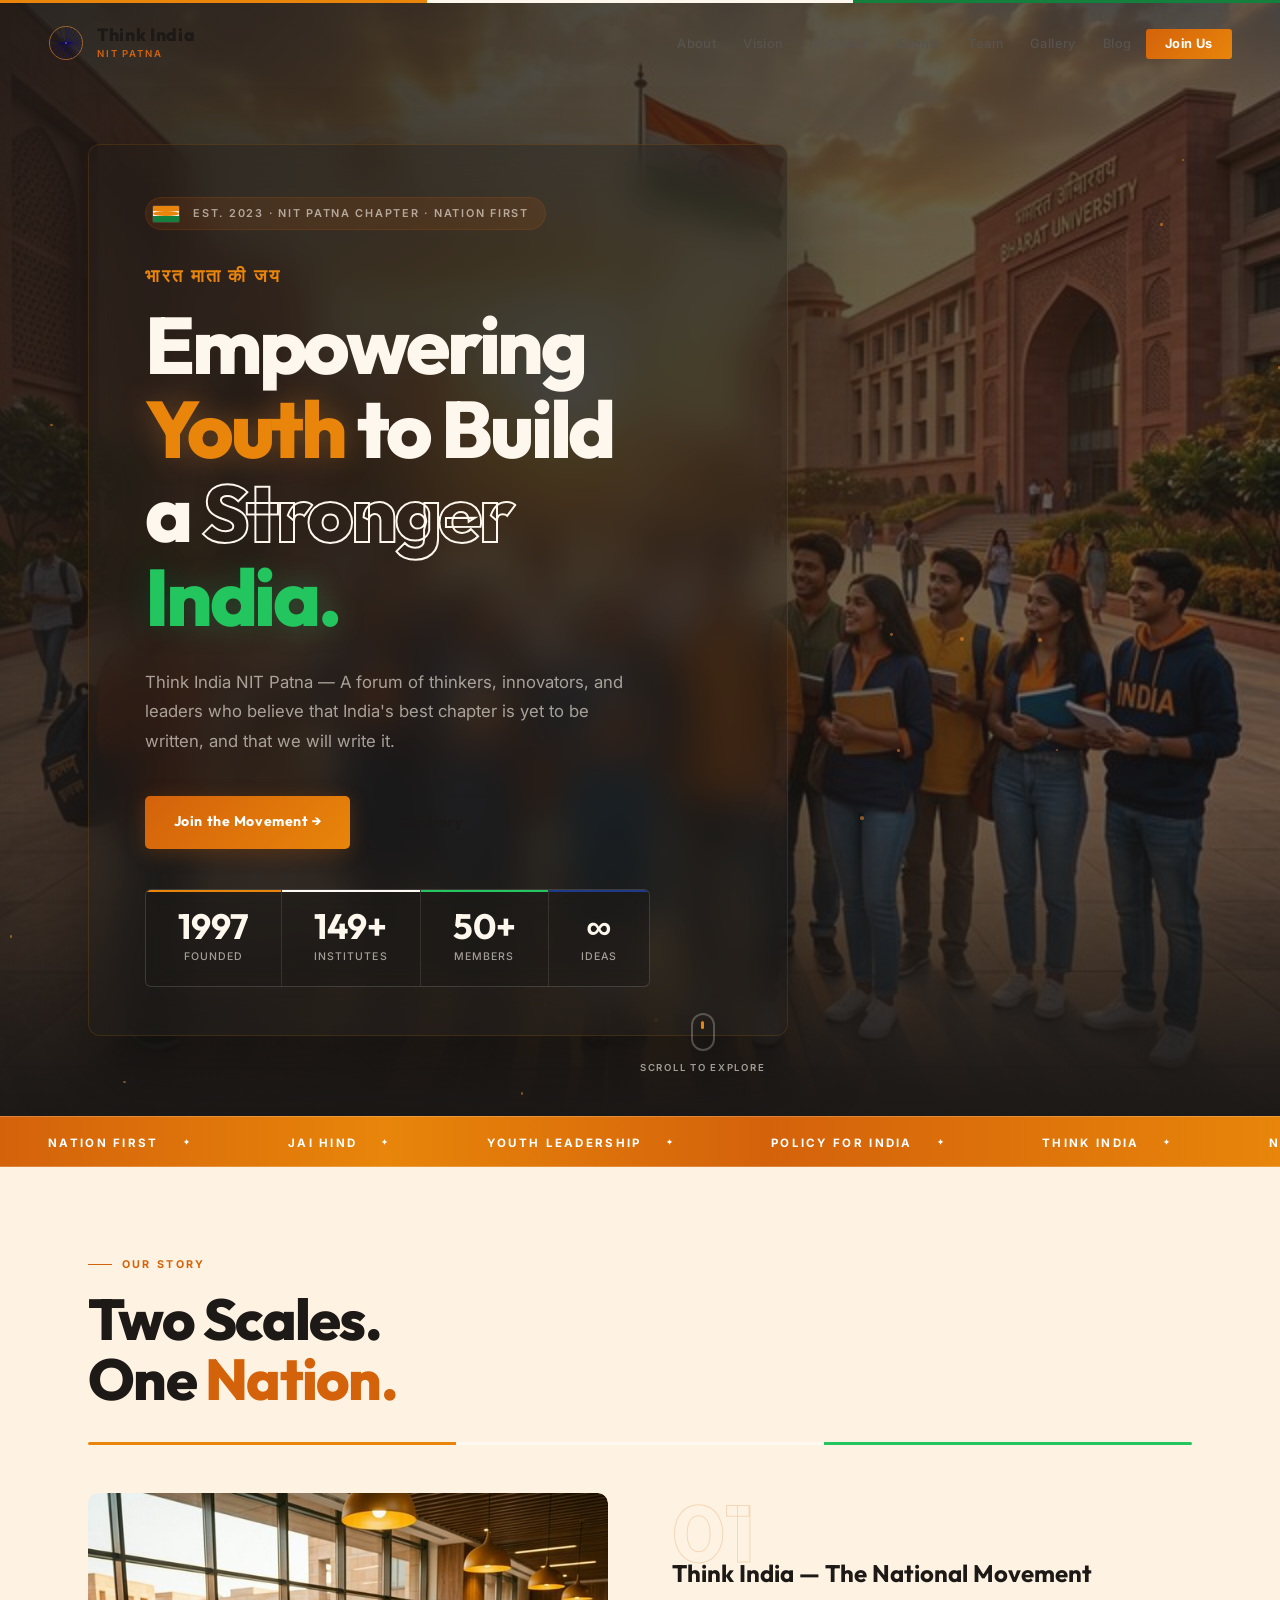
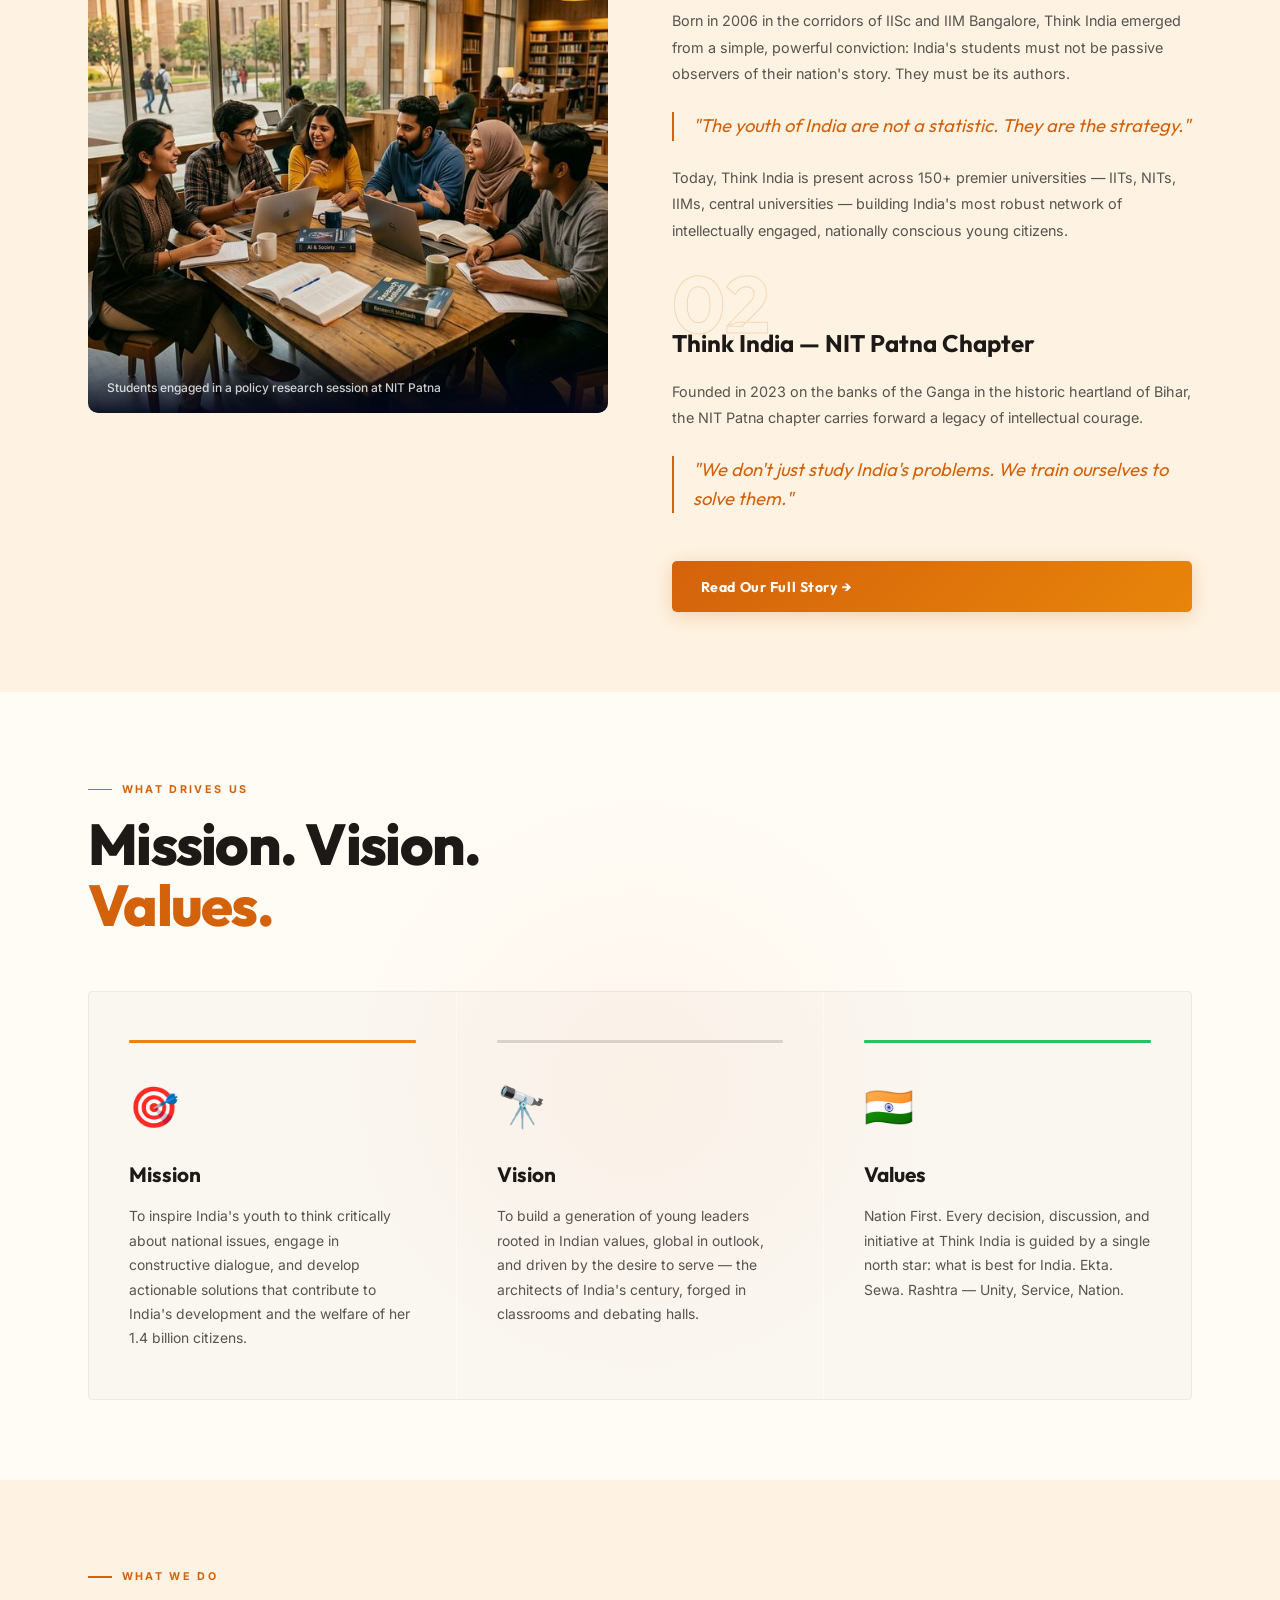
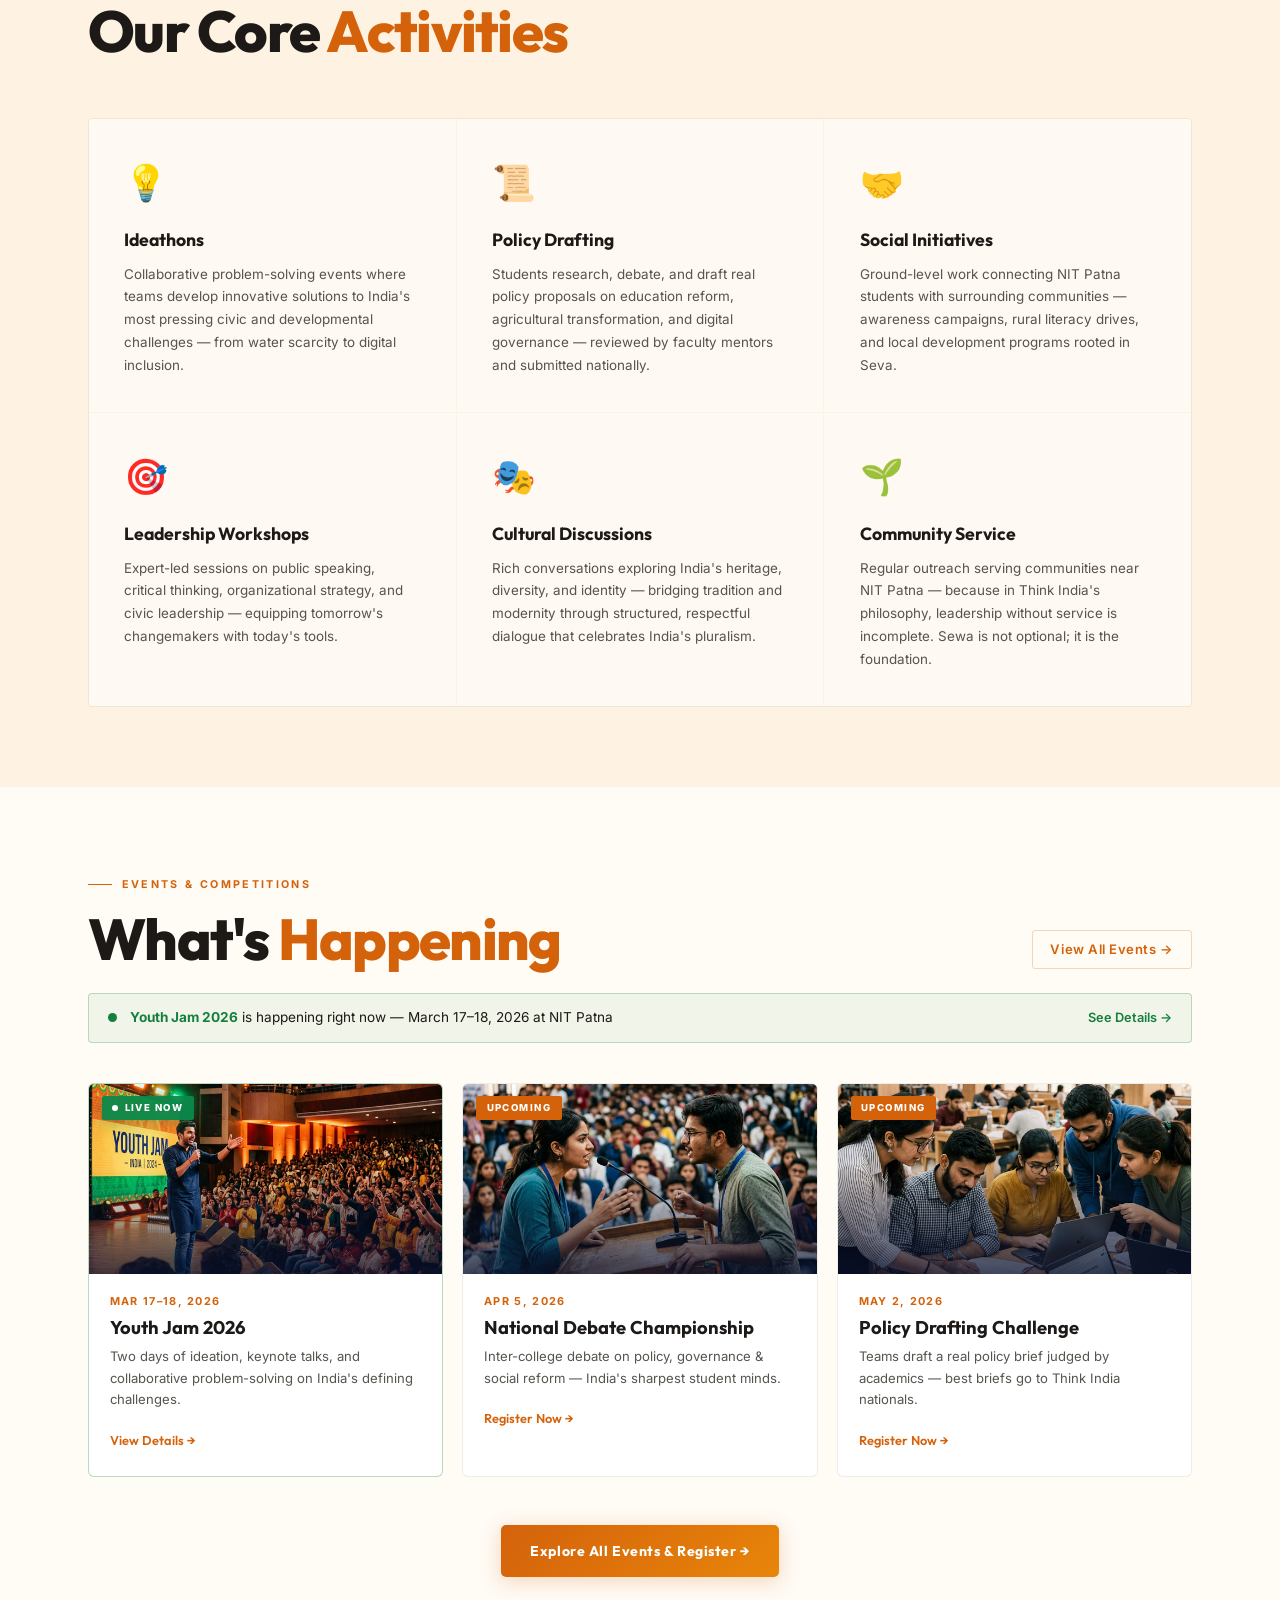
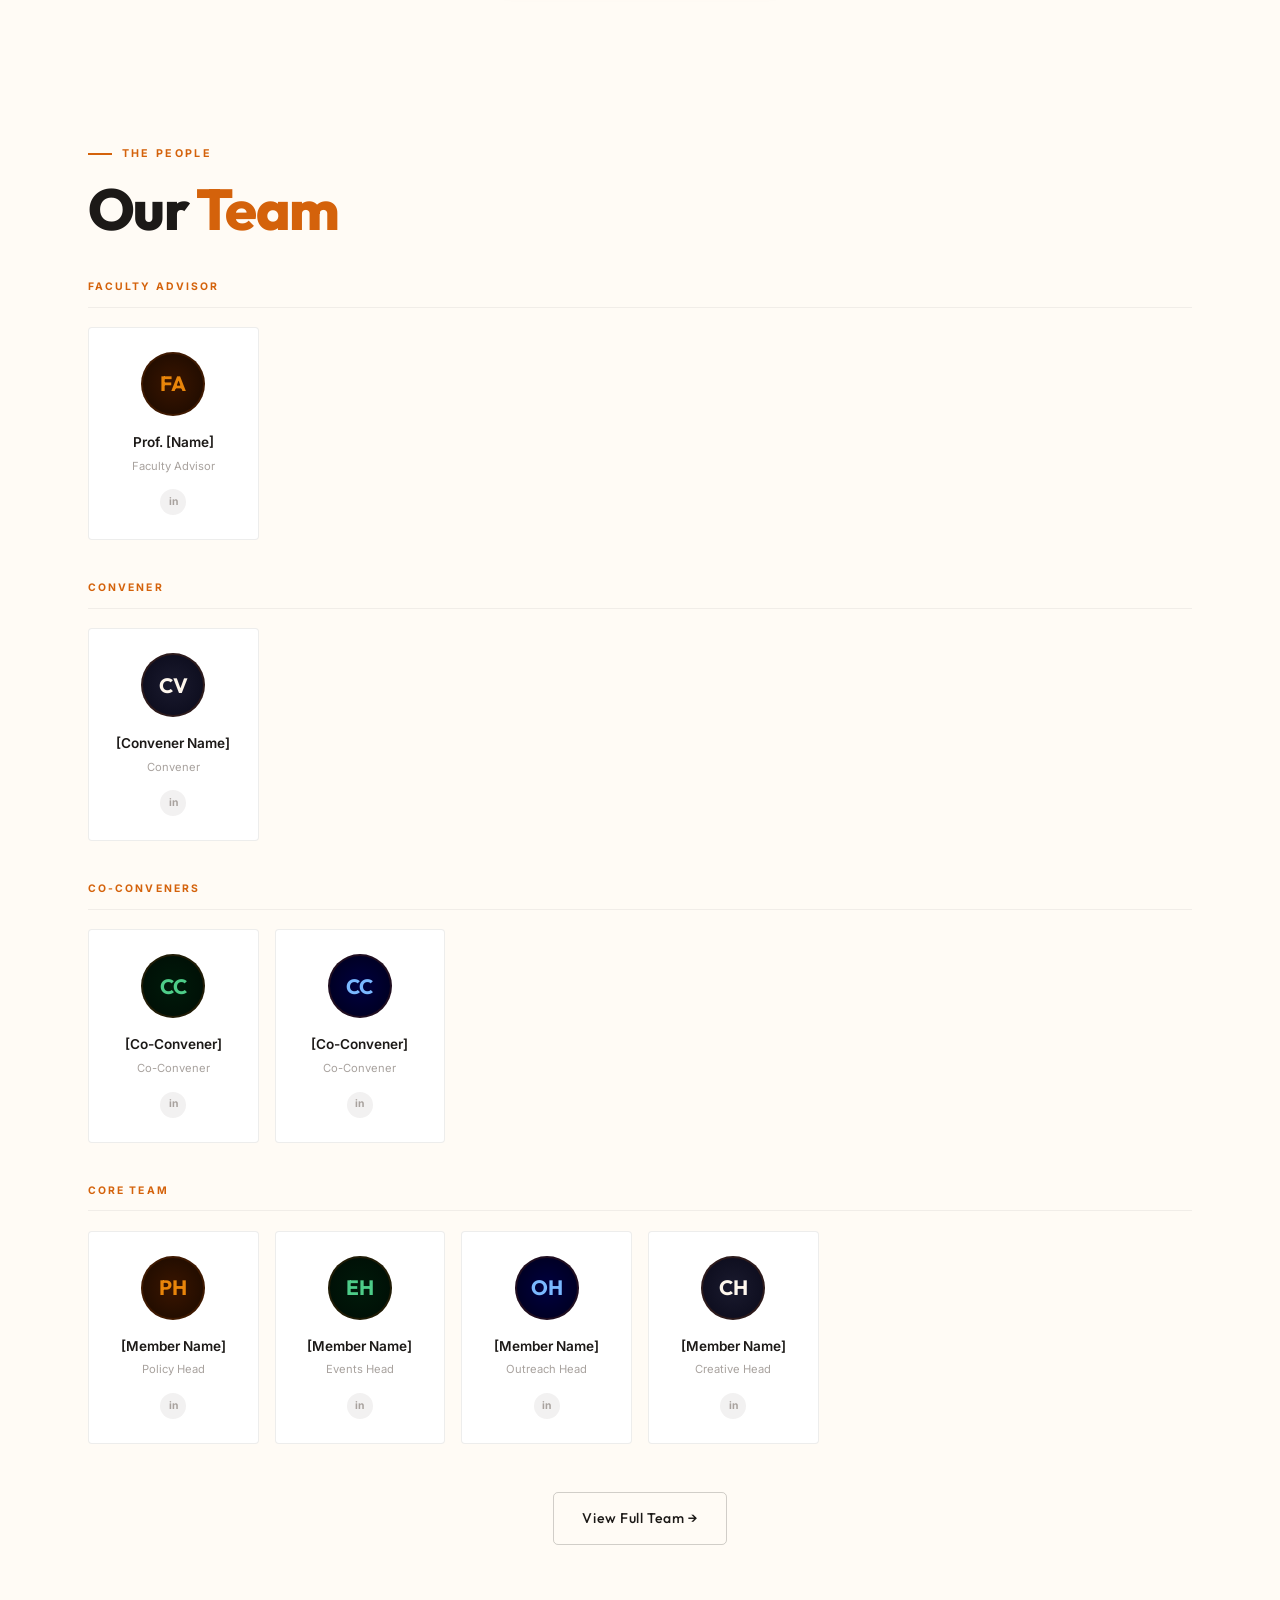
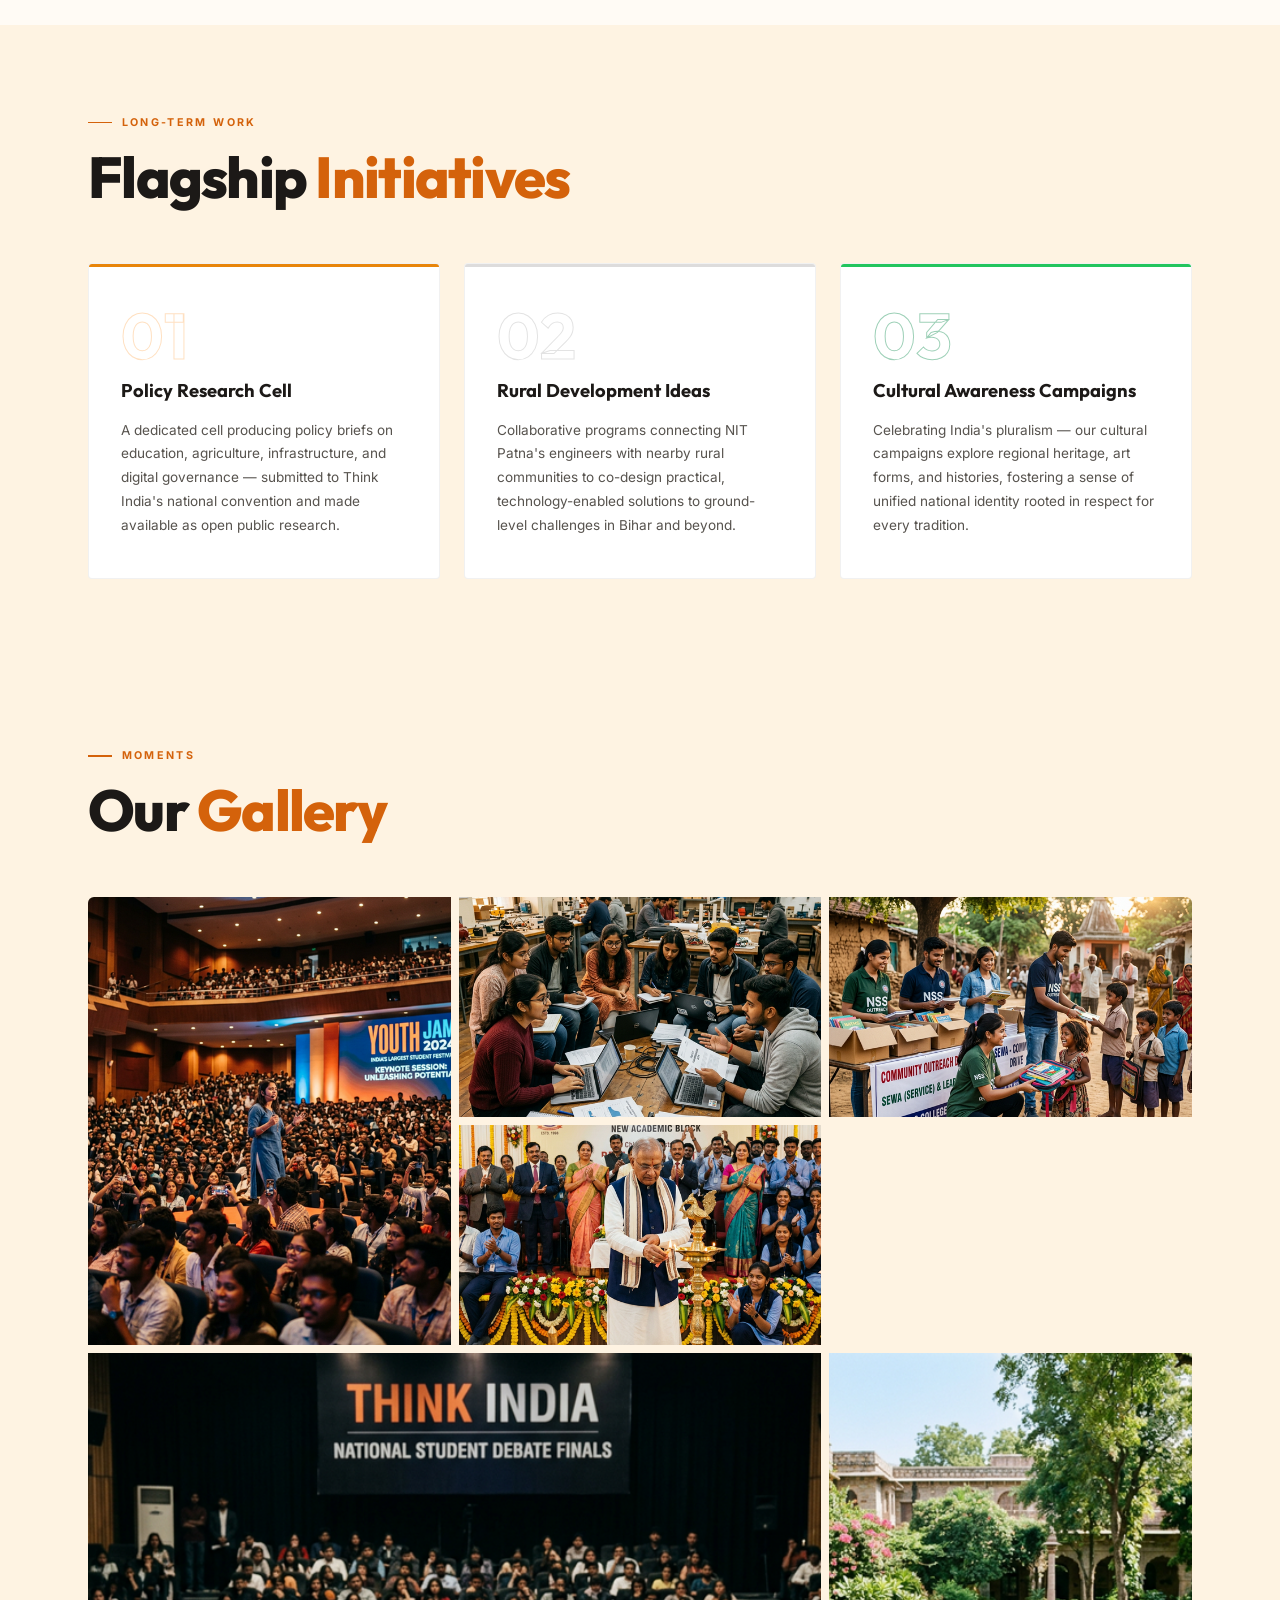
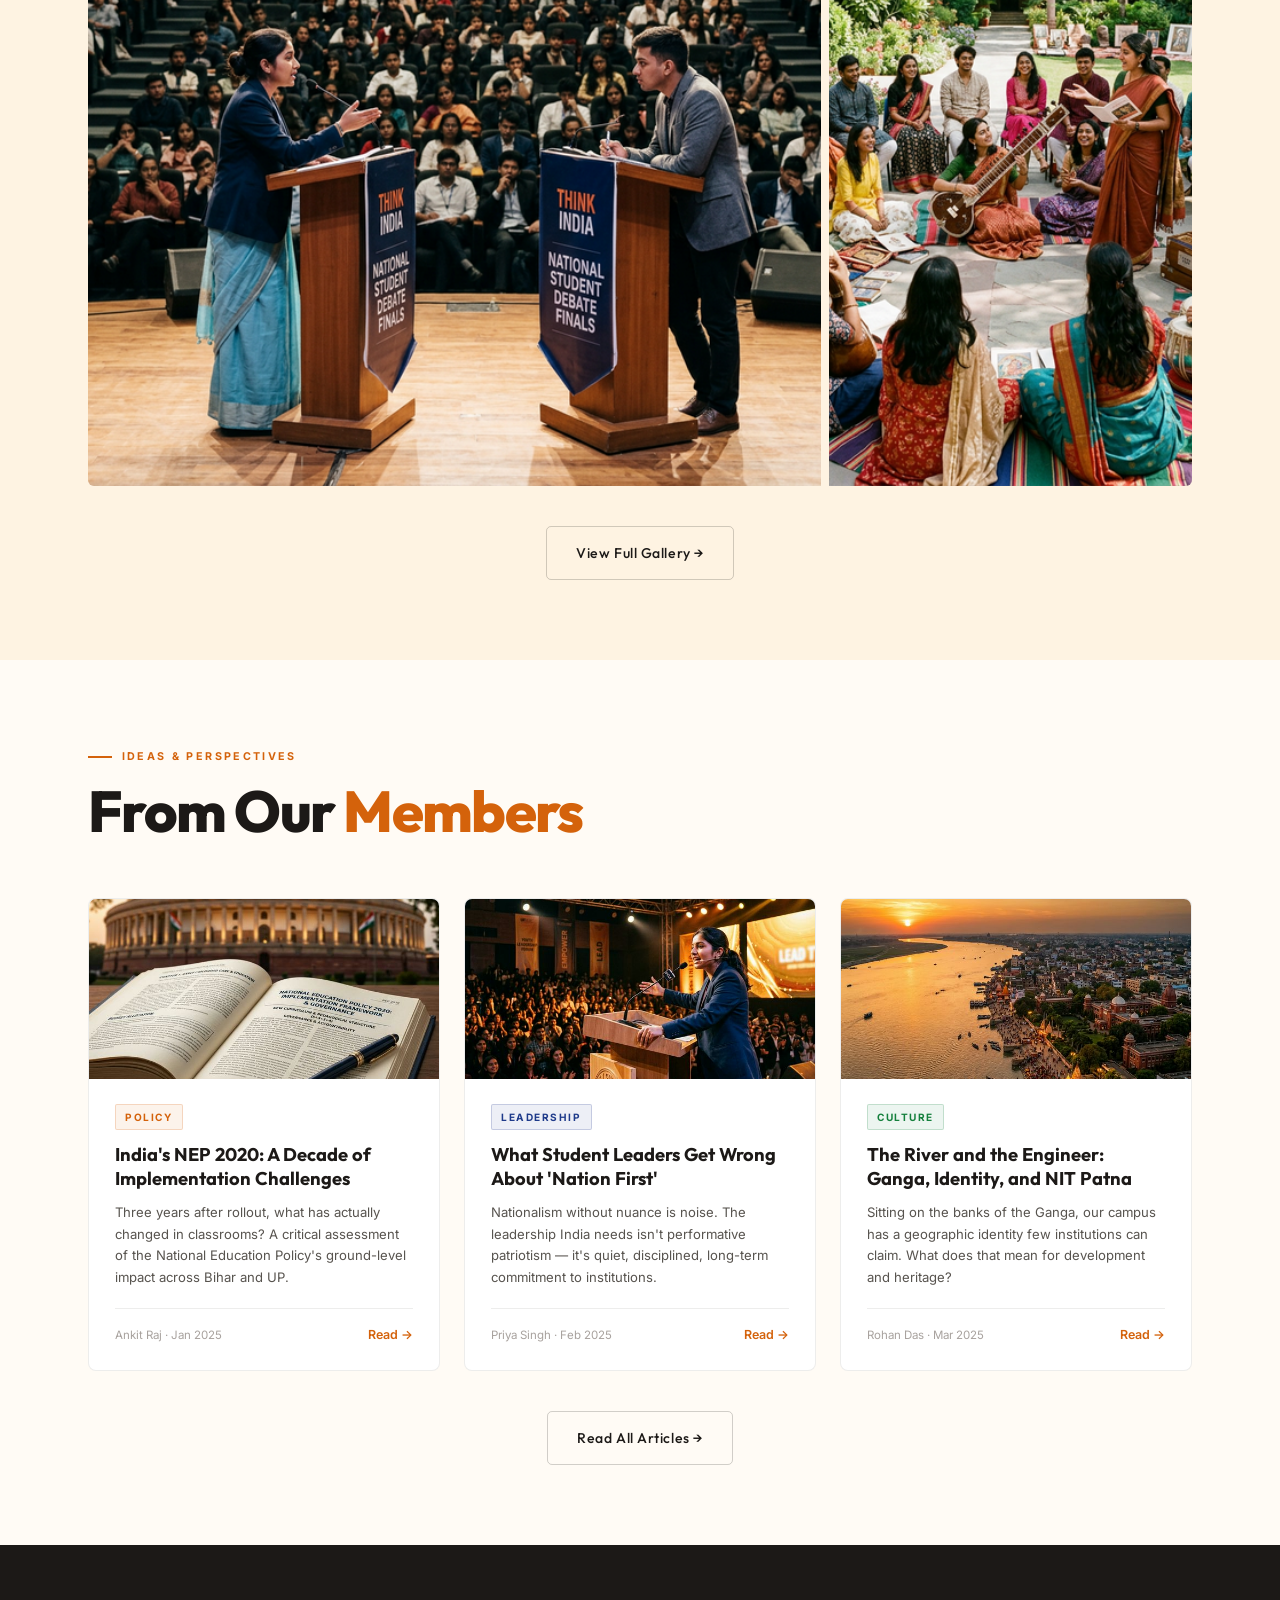
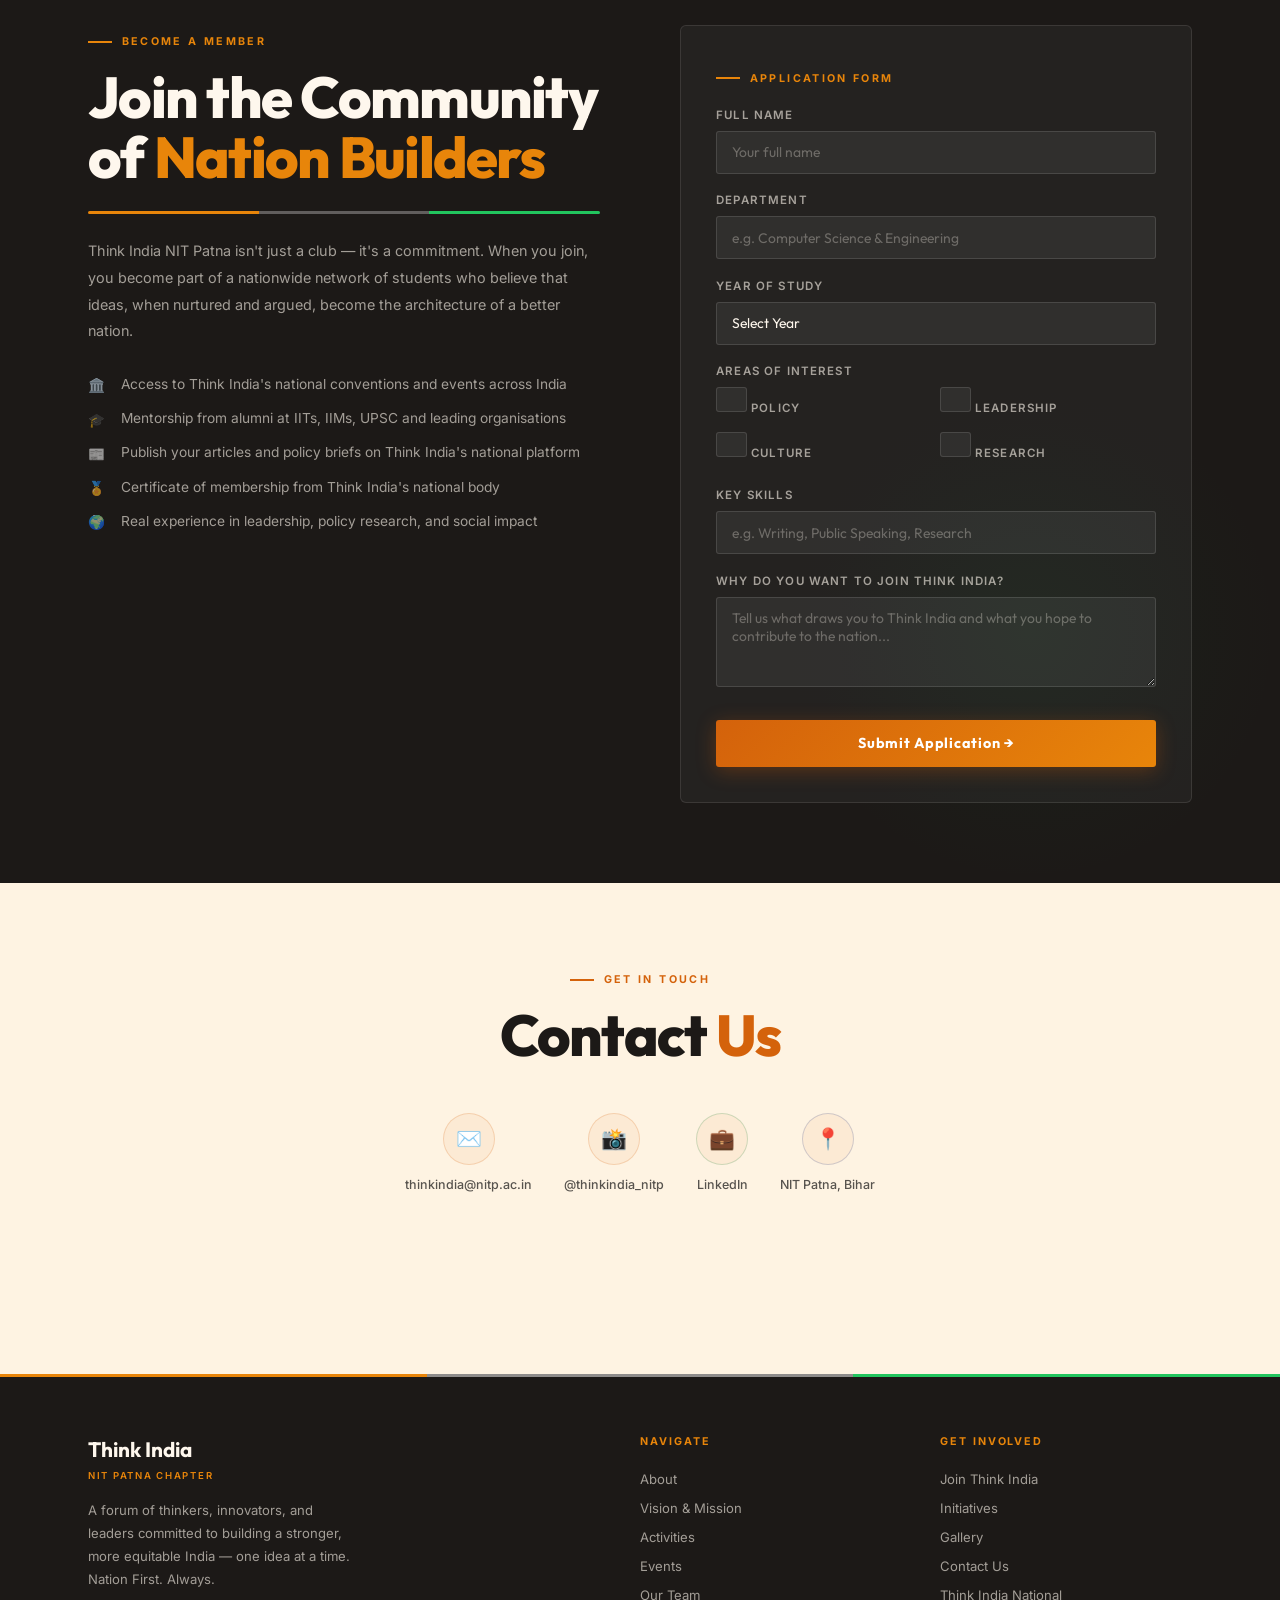
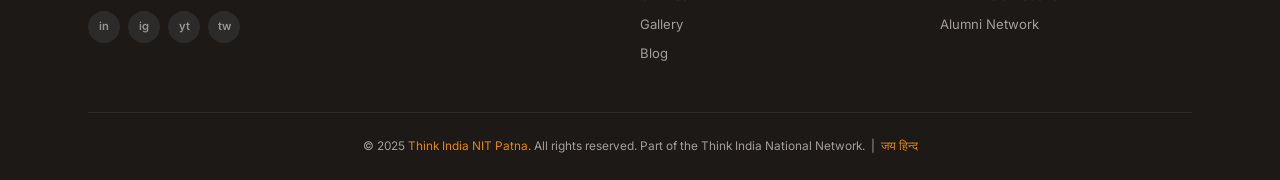
==== index.html @ 41698635 "Initial website commit" ====
<!DOCTYPE html>
<html lang="en">

<head>
    <meta charset="UTF-8">
    <meta name="viewport" content="width=device-width, initial-scale=1.0">
    <title>Think India — NIT Patna</title>
    <meta name="description" content="Think India NIT Patna — A forum of thinkers, innovators, and leaders empowering youth to build a stronger India. Join the movement.">
    <link rel="preconnect" href="https://fonts.googleapis.com">
    <link rel="preconnect" href="https://fonts.gstatic.com" crossorigin>
    <link href="https://fonts.googleapis.com/css2?family=Inter:wght@300;400;500;600;700&family=Outfit:wght@300;400;500;600;700;800&display=swap" rel="stylesheet">
    <link rel="stylesheet" href="style.css">
</head>

<body>


    <!-- TRICOLOUR BAR -->
    <div class="tricolour-bar">
        <div></div>
        <div></div>
        <div></div>
    </div>
    <div class="scroll-progress" id="scrollProg"></div>

    <!-- NAVBAR -->
    <nav id="navbar">
        <a href="index.html" class="nav-logo">
            <svg class="nav-logo-chakra" viewBox="0 0 100 100" fill="none" xmlns="http://www.w3.org/2000/svg">
                <circle cx="50" cy="50" r="46" stroke="#FF9933" stroke-width="1.5" />
                <circle cx="50" cy="50" r="5" fill="#000080" />
                <circle cx="50" cy="50" r="2" fill="#FF9933" />
                <g stroke="#000080" stroke-width="1">
                    <line x1="50" y1="4" x2="50" y2="45" />
                    <line x1="69.1" y1="9.3" x2="54.8" y2="47.5" />
                    <line x1="84.7" y1="22.3" x2="56.1" y2="52.3" />
                    <line x1="93.3" y1="40.8" x2="55.5" y2="52.1" />
                    <line x1="93.3" y1="59.2" x2="55.5" y2="47.9" />
                    <line x1="84.7" y1="77.7" x2="56.1" y2="47.7" />
                    <line x1="69.1" y1="90.7" x2="54.8" y2="52.5" />
                    <line x1="50" y1="96" x2="50" y2="55" />
                    <line x1="30.9" y1="90.7" x2="45.2" y2="52.5" />
                    <line x1="15.3" y1="77.7" x2="43.9" y2="47.7" />
                    <line x1="6.7" y1="59.2" x2="44.5" y2="47.9" />
                    <line x1="6.7" y1="40.8" x2="44.5" y2="52.1" />
                    <line x1="15.3" y1="22.3" x2="43.9" y2="52.3" />
                    <line x1="30.9" y1="9.3" x2="45.2" y2="47.5" />
                    <line x1="59.5" y1="5.5" x2="51.6" y2="45.2" />
                    <line x1="78.5" y1="15" x2="55.2" y2="49.5" />
                    <line x1="91.5" y1="31.8" x2="54.8" y2="51.4" />
                    <line x1="96.5" y1="50" x2="55" y2="50" />
                    <line x1="91.5" y1="68.2" x2="54.8" y2="48.6" />
                    <line x1="78.5" y1="85" x2="55.2" y2="50.5" />
                    <line x1="59.5" y1="94.5" x2="51.6" y2="54.8" />
                    <line x1="40.5" y1="94.5" x2="48.4" y2="54.8" />
                    <line x1="21.5" y1="85" x2="44.8" y2="50.5" />
                    <line x1="8.5" y1="68.2" x2="45.2" y2="48.6" />
                </g>
            </svg>
            <div class="nav-logo-text">
                <span class="main">Think India</span>
                <span class="sub">NIT Patna</span>
            </div>
        </a>
        <ul class="nav-links">
            <li><a href="about.html">About</a></li>
            <li><a href="index.html#vision">Vision</a></li>
            <li><a href="index.html#activities">Activities</a></li>
            <li><a href="events.html">Events</a></li>
            <li><a href="team.html">Team</a></li>
            <li><a href="gallery.html">Gallery</a></li>
            <li><a href="blog.html">Blog</a></li>
            <li class="nav-cta-li"><a href="contact.html" class="nav-cta">Join Us</a></li>
        </ul>
        <div class="hamburger" id="hamburger" onclick="toggleMenu()">
            <span></span><span></span><span></span>
        </div>
    </nav>

    <div class="mobile-menu" id="mobileMenu">
        <a href="about.html" onclick="closeMenu()">About</a>
        <a href="index.html#vision" onclick="closeMenu()">Vision</a>
        <a href="index.html#activities" onclick="closeMenu()">Activities</a>
        <a href="events.html" onclick="closeMenu()">Events</a>
        <a href="team.html" onclick="closeMenu()">Team</a>
        <a href="gallery.html" onclick="closeMenu()">Gallery</a>
        <a href="blog.html" onclick="closeMenu()">Blog</a>
        <a href="contact.html" class="cta-mob" onclick="closeMenu()">Join Us →</a>
    </div>

    <!-- ── HERO ── -->
    <section id="hero">
        <div class="hero-bg-image"></div>
        <div class="hero-gradient-overlay"></div>
        <div class="hero-particles" id="heroParticles"></div>

        <div class="hero-content">
            <div class="hero-text-panel">
                <div class="hero-flag-badge">
                    <div class="flag-mini">
                        <div></div>
                        <div>
                            <div class="dot"></div>
                        </div>
                        <div></div>
                    </div>
                    <span>Est. 2023 · NIT Patna Chapter · Nation First</span>
                </div>

                <div class="hero-devanagari">भारत माता की जय</div>

                <h1 class="hero-headline">
                    Empowering<br>
                    <span class="saffron-word">Youth</span> to Build<br>
                    a <span class="outline-word">Stronger</span><br>
                    <span class="green-word">India.</span>
                </h1>

                <p class="hero-sub">Think India NIT Patna — A forum of thinkers, innovators, and leaders who believe that
                    India's best chapter is yet to be written, and that we will write it.</p>

                <div class="hero-btns">
                    <a href="contact.html" class="btn-saffron">Join the Movement →</a>
                    <a href="about.html" class="btn-ghost">Our Story</a>
                </div>

                <div class="hero-tricolour-stats">
                    <div class="h-stat">
                        <span class="h-stat-num" data-count="2006">0</span>
                        <span class="h-stat-label">Founded</span>
                    </div>
                    <div class="h-stat">
                        <span class="h-stat-num" data-count="150">0</span>
                        <span class="h-stat-label">Institutes</span>
                    </div>
                    <div class="h-stat">
                        <span class="h-stat-num" data-count="50">0</span>
                        <span class="h-stat-label">Members</span>
                    </div>
                    <div class="h-stat">
                        <span class="h-stat-num">∞</span>
                        <span class="h-stat-label">Ideas</span>
                    </div>
                </div>
            </div>
        </div>

        <div class="hero-scroll-indicator" id="heroScroll">
            <div class="scroll-mouse">
                <div class="scroll-wheel"></div>
            </div>
            <span>Scroll to explore</span>
        </div>
    </section>

    <!-- MARQUEE -->
    <div class="marquee-strip">
        <div class="marquee-track">
            <span class="marquee-item">Nation First</span>
            <span class="marquee-item">Jai Hind</span>
            <span class="marquee-item">Youth Leadership</span>
            <span class="marquee-item">Policy for India</span>
            <span class="marquee-item">Think India</span>
            <span class="marquee-item">NIT Patna</span>
            <span class="marquee-item">Ideas that Build Nations</span>
            <span class="marquee-item">Ekta · Sewa · Rashtra</span>
            <span class="marquee-item">Nation First</span>
            <span class="marquee-item">Jai Hind</span>
            <span class="marquee-item">Youth Leadership</span>
            <span class="marquee-item">Policy for India</span>
            <span class="marquee-item">Think India</span>
            <span class="marquee-item">NIT Patna</span>
            <span class="marquee-item">Ideas that Build Nations</span>
            <span class="marquee-item">Ekta · Sewa · Rashtra</span>
        </div>
    </div>

    <!-- ABOUT -->
    <section id="about" class="section-pad">
        <div class="container">
            <div class="sec-label reveal">Our Story</div>
            <h2 class="sec-title reveal rd1">Two Scales.<br>One <span class="accent">Nation.</span></h2>
            <div class="tri-divider reveal rd2">
                <div></div>
                <div></div>
                <div></div>
            </div>
            <div class="about-layout" style="margin-top:3rem">
                <div class="about-image-side reveal rd1">
                    <img src="about-section.png" alt="Think India NIT Patna students collaborating" class="about-hero-img" loading="lazy">
                    <div class="about-img-caption">Students engaged in a policy research session at NIT Patna</div>
                </div>
                <div class="about-text-side">
                    <div class="reveal rd1">
                        <div class="about-num">01</div>
                        <h3 class="about-card-title">Think India — The National Movement</h3>
                        <p class="about-body">Born in 2006 in the corridors of IISc and IIM Bangalore, Think India emerged
                            from a simple, powerful conviction: India's students must not be passive observers of their
                            nation's story. They must be its authors.</p>
                        <div class="about-quote">"The youth of India are not a statistic. They are the strategy."</div>
                        <p class="about-body">Today, Think India is present across 150+ premier universities — IITs, NITs,
                            IIMs, central universities — building India's most robust network of intellectually engaged,
                            nationally conscious young citizens.</p>
                    </div>
                    <div class="reveal rd3">
                        <div class="about-num">02</div>
                        <h3 class="about-card-title">Think India — NIT Patna Chapter</h3>
                        <p class="about-body">Founded in 2023 on the banks of the Ganga in the historic heartland of Bihar,
                            the NIT Patna chapter carries forward a legacy of intellectual courage.</p>
                        <div class="about-quote">"We don't just study India's problems. We train ourselves to solve them."</div>
                    </div>
                    <a href="about.html" class="btn-saffron" style="margin-top:1.5rem">Read Our Full Story →</a>
                </div>
            </div>
        </div>
    </section>

    <!-- VISION -->
    <section id="vision" class="section-pad">
        <div class="container">
            <div class="sec-label reveal">What Drives Us</div>
            <h2 class="sec-title reveal rd1">Mission. Vision.<br><span class="accent">Values.</span></h2>
            <div class="vision-trio">
                <div class="vision-panel reveal rd1">
                    <div class="vp-top-bar vp-saffron"></div>
                    <span class="vp-icon">🎯</span>
                    <h3>Mission</h3>
                    <p>To inspire India's youth to think critically about national issues, engage in constructive
                        dialogue, and develop actionable solutions that contribute to India's development and the
                        welfare of her 1.4 billion citizens.</p>
                </div>
                <div class="vision-panel reveal rd2">
                    <div class="vp-top-bar vp-white"></div>
                    <span class="vp-icon">🔭</span>
                    <h3>Vision</h3>
                    <p>To build a generation of young leaders rooted in Indian values, global in outlook, and driven by
                        the desire to serve — the architects of India's century, forged in classrooms and debating
                        halls.</p>
                </div>
                <div class="vision-panel reveal rd3">
                    <div class="vp-top-bar vp-green"></div>
                    <span class="vp-icon">🇮🇳</span>
                    <h3>Values</h3>
                    <p>Nation First. Every decision, discussion, and initiative at Think India is guided by a single
                        north star: what is best for India. Ekta. Sewa. Rashtra — Unity, Service, Nation.</p>
                </div>
            </div>
        </div>
    </section>

    <!-- ACTIVITIES -->
    <section id="activities" class="section-pad">
        <div class="container">
            <div class="sec-label reveal">What We Do</div>
            <h2 class="sec-title reveal rd1">Our Core <span class="accent">Activities</span></h2>
            <div class="act-grid">
                <div class="act-card reveal rd1">
                    <span class="act-emoji">💡</span>
                    <h3>Ideathons</h3>
                    <p>Collaborative problem-solving events where teams develop innovative solutions to India's most
                        pressing civic and developmental challenges — from water scarcity to digital inclusion.</p>
                </div>
                <div class="act-card reveal rd2">
                    <span class="act-emoji">📜</span>
                    <h3>Policy Drafting</h3>
                    <p>Students research, debate, and draft real policy proposals on education reform, agricultural
                        transformation, and digital governance — reviewed by faculty mentors and submitted nationally.
                    </p>
                </div>
                <div class="act-card reveal rd3">
                    <span class="act-emoji">🤝</span>
                    <h3>Social Initiatives</h3>
                    <p>Ground-level work connecting NIT Patna students with surrounding communities — awareness
                        campaigns, rural literacy drives, and local development programs rooted in Seva.</p>
                </div>
                <div class="act-card reveal rd2">
                    <span class="act-emoji">🎯</span>
                    <h3>Leadership Workshops</h3>
                    <p>Expert-led sessions on public speaking, critical thinking, organizational strategy, and civic
                        leadership — equipping tomorrow's changemakers with today's tools.</p>
                </div>
                <div class="act-card reveal rd3">
                    <span class="act-emoji">🎭</span>
                    <h3>Cultural Discussions</h3>
                    <p>Rich conversations exploring India's heritage, diversity, and identity — bridging tradition and
                        modernity through structured, respectful dialogue that celebrates India's pluralism.</p>
                </div>
                <div class="act-card reveal rd4">
                    <span class="act-emoji">🌱</span>
                    <h3>Community Service</h3>
                    <p>Regular outreach serving communities near NIT Patna — because in Think India's philosophy,
                        leadership without service is incomplete. Sewa is not optional; it is the foundation.</p>
                </div>
            </div>
        </div>
    </section>

    <!-- EVENTS TEASER -->
    <section id="events" class="section-pad">
        <div class="container">
            <div class="sec-label reveal">Events &amp; Competitions</div>
            <div class="events-teaser-header reveal rd1">
                <h2 class="sec-title">What's <span class="accent">Happening</span></h2>
                <a href="events.html" class="ev-view-all-btn">View All Events →</a>
            </div>

            <!-- LIVE ALERT -->
            <div class="ev-live-alert reveal rd2">
                <div class="ev-live-alert-dot"></div>
                <span><strong>Youth Jam 2026</strong> is happening right now — March 17–18, 2026 at NIT Patna</span>
                <a href="events.html" class="ev-live-alert-link">See Details →</a>
            </div>

            <div class="events-teaser-grid">
                <div class="ev-teaser-card ev-teaser-live reveal rd1">
                    <div class="ev-teaser-img-wrap">
                        <img src="ev-youth-jam.png" alt="Youth Jam 2026" class="ev-teaser-img" loading="lazy">
                        <div class="ev-teaser-overlay"></div>
                        <span class="ev-teaser-badge ev-tbadge-live"><span class="live-pulse"></span> LIVE NOW</span>
                    </div>
                    <div class="ev-teaser-body">
                        <div class="ev-teaser-date">Mar 17–18, 2026</div>
                        <h3>Youth Jam 2026</h3>
                        <p>Two days of ideation, keynote talks, and collaborative problem-solving on India's defining
                            challenges.</p>
                        <a href="events.html" class="ev-reg">View Details →</a>
                    </div>
                </div>
                <div class="ev-teaser-card reveal rd2">
                    <div class="ev-teaser-img-wrap">
                        <img src="ev-debate.png" alt="National Debate" class="ev-teaser-img" loading="lazy">
                        <div class="ev-teaser-overlay"></div>
                        <span class="ev-teaser-badge ev-tbadge-upcoming">UPCOMING</span>
                    </div>
                    <div class="ev-teaser-body">
                        <div class="ev-teaser-date">Apr 5, 2026</div>
                        <h3>National Debate Championship</h3>
                        <p>Inter-college debate on policy, governance &amp; social reform — India's sharpest student
                            minds.</p>
                        <a href="events.html" class="ev-reg">Register Now →</a>
                    </div>
                </div>
                <div class="ev-teaser-card reveal rd3">
                    <div class="ev-teaser-img-wrap">
                        <img src="ev-policy.png" alt="Policy Challenge" class="ev-teaser-img" loading="lazy">
                        <div class="ev-teaser-overlay"></div>
                        <span class="ev-teaser-badge ev-tbadge-upcoming">UPCOMING</span>
                    </div>
                    <div class="ev-teaser-body">
                        <div class="ev-teaser-date">May 2, 2026</div>
                        <h3>Policy Drafting Challenge</h3>
                        <p>Teams draft a real policy brief judged by academics — best briefs go to Think India
                            nationals.</p>
                        <a href="events.html" class="ev-reg">Register Now →</a>
                    </div>
                </div>
            </div>

            <div class="ev-teaser-cta-row reveal">
                <a href="events.html" class="btn-saffron">Explore All Events &amp; Register →</a>
            </div>
        </div>
    </section>

    <!-- TEAM TEASER -->
    <section id="team" class="section-pad">
        <div class="container">
            <div class="sec-label reveal">The People</div>
            <h2 class="sec-title reveal rd1">Our <span class="accent">Team</span></h2>

            <div class="team-section-label reveal">Faculty Advisor</div>
            <div class="team-grid">
                <div class="team-card reveal rd1">
                    <div class="t-avatar av-s">FA</div>
                    <h4>Prof. [Name]</h4>
                    <p class="role">Faculty Advisor</p>
                    <a href="#" class="t-link">in</a>
                </div>
            </div>

            <div class="team-section-label reveal">Convener</div>
            <div class="team-grid">
                <div class="team-card reveal rd1">
                    <div class="t-avatar av-w">CV</div>
                    <h4>[Convener Name]</h4>
                    <p class="role">Convener</p>
                    <a href="#" class="t-link">in</a>
                </div>
            </div>

            <div class="team-section-label reveal">Co-Conveners</div>
            <div class="team-grid">
                <div class="team-card reveal rd1">
                    <div class="t-avatar av-g">CC</div>
                    <h4>[Co-Convener]</h4>
                    <p class="role">Co-Convener</p>
                    <a href="#" class="t-link">in</a>
                </div>
                <div class="team-card reveal rd2">
                    <div class="t-avatar av-b">CC</div>
                    <h4>[Co-Convener]</h4>
                    <p class="role">Co-Convener</p>
                    <a href="#" class="t-link">in</a>
                </div>
            </div>

            <div class="team-section-label reveal">Core Team</div>
            <div class="team-grid">
                <div class="team-card reveal rd1">
                    <div class="t-avatar av-s">PH</div>
                    <h4>[Member Name]</h4>
                    <p class="role">Policy Head</p><a href="#" class="t-link">in</a>
                </div>
                <div class="team-card reveal rd2">
                    <div class="t-avatar av-g">EH</div>
                    <h4>[Member Name]</h4>
                    <p class="role">Events Head</p><a href="#" class="t-link">in</a>
                </div>
                <div class="team-card reveal rd3">
                    <div class="t-avatar av-b">OH</div>
                    <h4>[Member Name]</h4>
                    <p class="role">Outreach Head</p><a href="#" class="t-link">in</a>
                </div>
                <div class="team-card reveal rd4">
                    <div class="t-avatar av-w">CH</div>
                    <h4>[Member Name]</h4>
                    <p class="role">Creative Head</p><a href="#" class="t-link">in</a>
                </div>
            </div>

            <div class="section-cta-row reveal">
                <a href="team.html" class="btn-ghost">View Full Team →</a>
            </div>
        </div>
    </section>

    <!-- INITIATIVES -->
    <section id="initiatives" class="section-pad">
        <div class="container">
            <div class="sec-label reveal">Long-Term Work</div>
            <h2 class="sec-title reveal rd1">Flagship <span class="accent">Initiatives</span></h2>
            <div class="init-layout">
                <div class="init-card ic-saffron reveal rd1">
                    <div class="init-num">01</div>
                    <h3>Policy Research Cell</h3>
                    <p>A dedicated cell producing policy briefs on education, agriculture, infrastructure, and digital
                        governance — submitted to Think India's national convention and made available as open public
                        research.</p>
                </div>
                <div class="init-card ic-white reveal rd2">
                    <div class="init-num">02</div>
                    <h3>Rural Development Ideas</h3>
                    <p>Collaborative programs connecting NIT Patna's engineers with nearby rural communities to
                        co-design practical, technology-enabled solutions to ground-level challenges in Bihar and
                        beyond.</p>
                </div>
                <div class="init-card ic-green reveal rd3">
                    <div class="init-num">03</div>
                    <h3>Cultural Awareness Campaigns</h3>
                    <p>Celebrating India's pluralism — our cultural campaigns explore regional heritage, art forms, and
                        histories, fostering a sense of unified national identity rooted in respect for every tradition.
                    </p>
                </div>
            </div>
        </div>
    </section>

    <!-- GALLERY TEASER -->
    <section id="gallery" class="section-pad">
        <div class="container">
            <div class="sec-label reveal">Moments</div>
            <h2 class="sec-title reveal rd1">Our <span class="accent">Gallery</span></h2>
            <div class="gallery-grid">
                <div class="g-item reveal rd1">
                    <img src="gallery_1.png" alt="Youth Jam 2025 — Keynote Session" class="g-img" loading="lazy">
                    <div class="g-overlay"><span class="g-caption">Youth Jam 2025 — Keynote Session</span></div>
                </div>
                <div class="g-item reveal rd2">
                    <img src="gallery_2.png" alt="Policy Drafting Workshop" class="g-img" loading="lazy">
                    <div class="g-overlay"><span class="g-caption">Policy Drafting Workshop</span></div>
                </div>
                <div class="g-item reveal rd3">
                    <img src="gallery_3.png" alt="Community Outreach Drive" class="g-img" loading="lazy">
                    <div class="g-overlay"><span class="g-caption">Community Outreach Drive</span></div>
                </div>
                <div class="g-item reveal rd2">
                    <img src="gallery_4.png" alt="Chapter Inauguration 2023" class="g-img" loading="lazy">
                    <div class="g-overlay"><span class="g-caption">Chapter Inauguration 2023</span></div>
                </div>
                <div class="g-item reveal rd3">
                    <img src="gallery_5.png" alt="National Debate Finals" class="g-img" loading="lazy">
                    <div class="g-overlay"><span class="g-caption">National Debate Finals</span></div>
                </div>
                <div class="g-item reveal rd4">
                    <img src="gallery_6.png" alt="Cultural Heritage Session" class="g-img" loading="lazy">
                    <div class="g-overlay"><span class="g-caption">Cultural Heritage Session</span></div>
                </div>
            </div>
            <div class="section-cta-row reveal" style="margin-top:2.5rem">
                <a href="gallery.html" class="btn-ghost">View Full Gallery →</a>
            </div>
        </div>
    </section>

    <!-- BLOG TEASER -->
    <section id="blog" class="section-pad">
        <div class="container">
            <div class="sec-label reveal">Ideas &amp; Perspectives</div>
            <h2 class="sec-title reveal rd1">From Our <span class="accent">Members</span></h2>
            <div class="blog-grid">
                <div class="blog-card reveal rd1">
                    <div class="blog-thumb">
                        <img src="blog-policy.png" alt="NEP 2020 Analysis" loading="lazy">
                    </div>
                    <div class="blog-card-body">
                        <span class="blog-tag bt-s">Policy</span>
                        <h3>India's NEP 2020: A Decade of Implementation Challenges</h3>
                        <p class="blog-excerpt">Three years after rollout, what has actually changed in classrooms? A
                            critical assessment of the National Education Policy's ground-level impact across Bihar and UP.</p>
                        <div class="blog-foot"><span>Ankit Raj · Jan 2025</span><a href="blog.html" class="blog-read">Read →</a></div>
                    </div>
                </div>
                <div class="blog-card reveal rd2">
                    <div class="blog-thumb">
                        <img src="blog-leadership.png" alt="Student Leadership" loading="lazy">
                    </div>
                    <div class="blog-card-body">
                        <span class="blog-tag bt-b">Leadership</span>
                        <h3>What Student Leaders Get Wrong About 'Nation First'</h3>
                        <p class="blog-excerpt">Nationalism without nuance is noise. The leadership India needs isn't
                            performative patriotism — it's quiet, disciplined, long-term commitment to institutions.</p>
                        <div class="blog-foot"><span>Priya Singh · Feb 2025</span><a href="blog.html" class="blog-read">Read →</a></div>
                    </div>
                </div>
                <div class="blog-card reveal rd3">
                    <div class="blog-thumb">
                        <img src="blog-culture.png" alt="Ganga and NIT Patna" loading="lazy">
                    </div>
                    <div class="blog-card-body">
                        <span class="blog-tag bt-g">Culture</span>
                        <h3>The River and the Engineer: Ganga, Identity, and NIT Patna</h3>
                        <p class="blog-excerpt">Sitting on the banks of the Ganga, our campus has a geographic identity few
                            institutions can claim. What does that mean for development and heritage?</p>
                        <div class="blog-foot"><span>Rohan Das · Mar 2025</span><a href="blog.html" class="blog-read">Read →</a></div>
                    </div>
                </div>
            </div>
            <div class="section-cta-row reveal" style="margin-top:2.5rem">
                <a href="blog.html" class="btn-ghost">Read All Articles →</a>
            </div>
        </div>
    </section>

    <!-- JOIN -->
    <section id="join" class="section-pad">
        <div class="container">
            <div class="join-grid">
                <div class="reveal">
                    <div class="sec-label">Become a Member</div>
                    <h2 class="sec-title">Join the Community<br>of <span class="accent">Nation Builders</span></h2>
                    <div class="tri-divider" style="margin:1.5rem 0">
                        <div></div>
                        <div></div>
                        <div></div>
                    </div>
                    <p class="join-left" style="font-size:0.9rem;line-height:1.85;color:rgba(254,247,237,0.6)">Think
                        India NIT Patna isn't just a club — it's a commitment. When you join, you become part of a
                        nationwide network of students who believe that ideas, when nurtured and argued, become the
                        architecture of a better nation.</p>
                    <div style="margin-top:1.8rem">
                        <div class="join-benefit"><span class="jb-icon">🏛️</span><span>Access to Think India's national
                                conventions and events across India</span></div>
                        <div class="join-benefit"><span class="jb-icon">🎓</span><span>Mentorship from alumni at IITs,
                                IIMs, UPSC and leading organisations</span></div>
                        <div class="join-benefit"><span class="jb-icon">📰</span><span>Publish your articles and policy
                                briefs on Think India's national platform</span></div>
                        <div class="join-benefit"><span class="jb-icon">🏅</span><span>Certificate of membership from
                                Think India's national body</span></div>
                        <div class="join-benefit"><span class="jb-icon">🌍</span><span>Real experience in leadership,
                                policy research, and social impact</span></div>
                    </div>
                </div>
                <form class="join-form reveal rd2" onsubmit="return false;">
                    <div class="sec-label" style="margin-bottom:1.2rem">Application Form</div>
                    <div class="form-row">
                        <label>Full Name</label>
                        <input type="text" placeholder="Your full name" required>
                    </div>
                    <div class="form-row">
                        <label>Department</label>
                        <input type="text" placeholder="e.g. Computer Science & Engineering" required>
                    </div>
                    <div class="form-row">
                        <label>Year of Study</label>
                        <select required>
                            <option value="">Select Year</option>
                            <option>1st Year</option>
                            <option>2nd Year</option>
                            <option>3rd Year</option>
                            <option>4th Year</option>
                            <option>M.Tech / 5th Year</option>
                        </select>
                    </div>
                    <div class="form-row">
                        <label>Areas of Interest</label>
                        <div class="cb-grid">
                            <label class="cb-label"><input type="checkbox"> Policy</label>
                            <label class="cb-label"><input type="checkbox"> Leadership</label>
                            <label class="cb-label"><input type="checkbox"> Culture</label>
                            <label class="cb-label"><input type="checkbox"> Research</label>
                        </div>
                    </div>
                    <div class="form-row">
                        <label>Key Skills</label>
                        <input type="text" placeholder="e.g. Writing, Public Speaking, Research" required>
                    </div>
                    <div class="form-row">
                        <label>Why do you want to join Think India?</label>
                        <textarea
                            placeholder="Tell us what draws you to Think India and what you hope to contribute to the nation..."
                            required></textarea>
                    </div>
                    <button type="submit" class="btn-submit-form" id="joinSubmit">Submit Application →</button>
                </form>
            </div>
        </div>
    </section>

    <!-- CONTACT TEASER -->
    <section id="contact" class="section-pad">
        <div class="container">
            <div class="contact-center">
                <div class="sec-label reveal" style="justify-content:center">Get In Touch</div>
                <h2 class="sec-title reveal rd1" style="text-align:center">Contact <span class="accent">Us</span></h2>
                <div class="contact-items reveal rd2">
                    <a href="mailto:thinkindia@nitp.ac.in" class="c-item">
                        <div class="c-icon">✉️</div>
                        <span>thinkindia@nitp.ac.in</span>
                    </a>
                    <a href="#" class="c-item">
                        <div class="c-icon">📸</div>
                        <span>@thinkindia_nitp</span>
                    </a>
                    <a href="#" class="c-item">
                        <div class="c-icon">💼</div>
                        <span>LinkedIn</span>
                    </a>
                    <div class="c-item">
                        <div class="c-icon">📍</div>
                        <span>NIT Patna, Bihar</span>
                    </div>
                </div>
                <div class="section-cta-row reveal rd3">
                    <a href="contact.html" class="btn-saffron">Visit Contact Page →</a>
                </div>
            </div>
        </div>
    </section>

    <!-- FOOTER -->
    <footer>
        <div class="footer-tricolour">
            <div></div>
            <div></div>
            <div></div>
        </div>
        <div class="container">
            <div class="footer-inner">
                <div class="footer-brand">
                    <div class="footer-brand-title">Think India</div>
                    <span class="footer-brand-sub">NIT Patna Chapter</span>
                    <p>A forum of thinkers, innovators, and leaders committed to building a stronger, more equitable
                        India — one idea at a time. Nation First. Always.</p>
                    <div class="footer-socials">
                        <a href="#" class="f-social">in</a>
                        <a href="#" class="f-social">ig</a>
                        <a href="#" class="f-social">yt</a>
                        <a href="#" class="f-social">tw</a>
                    </div>
                </div>
                <div class="footer-col">
                    <h4>Navigate</h4>
                    <a href="about.html">About</a>
                    <a href="index.html#vision">Vision & Mission</a>
                    <a href="index.html#activities">Activities</a>
                    <a href="events.html">Events</a>
                    <a href="team.html">Our Team</a>
                    <a href="gallery.html">Gallery</a>
                    <a href="blog.html">Blog</a>
                </div>
                <div class="footer-col">
                    <h4>Get Involved</h4>
                    <a href="contact.html">Join Think India</a>
                    <a href="index.html#initiatives">Initiatives</a>
                    <a href="gallery.html">Gallery</a>
                    <a href="contact.html">Contact Us</a>
                    <a href="#">Think India National</a>
                    <a href="#">Alumni Network</a>
                </div>
            </div>
            <div class="footer-bottom">
                &copy; 2025 <span class="hl">Think India NIT Patna</span>. All rights reserved. Part of the Think India
                National Network. &nbsp;|&nbsp; <span class="hl">जय हिन्द</span>
            </div>
            </div>
        </div>
    </footer>
    <!-- FLOATING CTA (FAB) -->
    <div class="floating-cta" id="floatingCta">
        <a href="contact.html">
            <span class="cta-icon">🇮🇳</span>
            <span class="cta-text">Join Chapter</span>
        </a>
    </div>

    <script src="script.js" defer></script>
</body>

</html>
---- style.css ----
:root {
            /* ── Indian Tricolor Palette ── */
            --saffron: #D4620B;
            --saffron-contrast: #BA4A00;
            --saffron-light: #E8850A;
            --saffron-glow: rgba(212, 98, 11, 0.12);
            --green: #15803D;
            --green-light: #22C55E;
            --chakra-blue: #1E3A8A;
            --gold: #B45309;

            /* ── Light Theme Surfaces ── */
            --bg-primary: #FFFBF5;
            --bg-alt: #FEF3E2;
            --bg-card: #FFFFFF;
            --bg-dark: #1C1917;
            --bg-dark-mid: #292524;

            /* ── Text Colors ── */
            --text-primary: #1C1917;
            --text-secondary: #57534E;
            --text-muted: #A8A29E;
            --text-on-dark: #FEF7ED;
            --text-on-dark-muted: rgba(254, 247, 237, 0.6);

            /* ── Legacy Aliases (for minimal breakage) ── */
            --white: #FEF7ED;
            --navy: #FFFBF5;
            --navy-mid: #FEF3E2;
            --cream: #FFF8EC;
            --text-body: #1C1917;
            --border-light: rgba(212, 98, 11, 0.15);
            --border-hairline: 1px solid rgba(28, 25, 23, 0.06);
            --border-accent: 1px solid rgba(212, 98, 11, 0.12);
        }

        *,
        *::before,
        *::after {
            box-sizing: border-box;
            margin: 0;
            padding: 0;
        }

        html {
            scroll-behavior: smooth;
        }

        body {
            font-family: 'Inter', sans-serif;
            background: var(--bg-primary);
            color: var(--text-primary);
            overflow-x: hidden;
            line-height: 1.6;
            -webkit-font-smoothing: antialiased;
        }



        /* ── TRICOLOUR TOP BAR ── */
        .tricolour-bar {
            position: fixed;
            top: 0;
            left: 0;
            right: 0;
            height: 3px;
            z-index: 2000;
            display: flex;
        }

        .tricolour-bar div:nth-child(1) {
            flex: 1;
            background: var(--saffron-light);
        }

        .tricolour-bar div:nth-child(2) {
            flex: 1;
            background: var(--white);
        }

        .tricolour-bar div:nth-child(3) {
            flex: 1;
            background: var(--green);
        }

        /* ── SCROLL PROGRESS ── */
        .scroll-progress {
            position: fixed;
            top: 3px;
            left: 0;
            height: 2px;
            background: linear-gradient(90deg, var(--saffron), var(--saffron-light), var(--chakra-blue), var(--green), var(--green-light));
            z-index: 1999;
            width: 0%;
            transition: width 0.1s linear;
        }

        /* ── NAVBAR ── */
        #navbar {
            position: fixed;
            top: 3px;
            left: 0;
            right: 0;
            z-index: 1000;
            padding: 1.4rem 3rem;
            display: flex;
            align-items: center;
            justify-content: space-between;
            transition: all 0.4s;
        }

        #navbar.scrolled {
            background: rgba(255, 251, 245, 0.92);
            backdrop-filter: blur(20px);
            padding: 1rem 3rem;
            border-bottom: 1px solid rgba(212, 98, 11, 0.12);
        }

        .nav-logo {
            text-decoration: none;
            display: flex;
            align-items: center;
            gap: 0.8rem;
        }

        .nav-logo-chakra {
            width: 36px;
            height: 36px;
            animation: spin-slow 20s linear infinite;
        }

        @keyframes spin-slow {
            to {
                transform: rotate(360deg);
            }
        }

        .nav-logo-text {
            display: flex;
            flex-direction: column;
        }

        .nav-logo-text .main {
            font-family: 'Outfit', sans-serif;
            font-size: 1.1rem;
            font-weight: 800;
            color: var(--text-primary);
            line-height: 1;
            letter-spacing: 0.04em;
        }

        .nav-logo-text .sub {
            font-size: 0.6rem;
            font-weight: 600;
            letter-spacing: 0.2em;
            text-transform: uppercase;
            color: var(--saffron);
            margin-top: 2px;
        }

        .nav-links {
            display: flex;
            align-items: center;
            gap: 0.1rem;
            list-style: none;
        }

        .nav-links a {
            color: var(--text-secondary);
            text-decoration: none;
            font-size: 0.8rem;
            font-weight: 500;
            padding: 0.4rem 0.8rem;
            letter-spacing: 0.03em;
            transition: color 0.3s cubic-bezier(0.25, 0.8, 0.25, 1);
            position: relative;
        }

        .nav-links a::after {
            content: '';
            position: absolute;
            bottom: -2px;
            left: 50%;
            width: 0;
            height: 2px;
            background: var(--saffron);
            transition: width 0.3s ease, left 0.3s ease;
        }

        .nav-links a:hover,
        .nav-links a.active {
            color: var(--saffron);
        }

        .nav-links a:hover::after,
        .nav-links a.active::after {
            width: calc(100% - 1.6rem);
            left: 0.8rem;
        }

        .nav-cta {
            background: linear-gradient(135deg, var(--saffron), var(--saffron-light)) !important;
            color: #fff !important;
            font-weight: 700 !important;
            padding: 0.45rem 1.2rem !important;
            border-radius: 3px !important;
            transition: opacity 0.2s, transform 0.2s !important;
        }

        .nav-cta:hover {
            opacity: 0.9 !important;
            transform: translateY(-1px) !important;
        }

        .hamburger {
            display: none;
            flex-direction: column;
            gap: 5px;
            cursor: pointer;
        }

        .hamburger span {
            display: block;
            width: 24px;
            height: 2px;
            background: var(--white);
            transition: all 0.3s;
        }

        .hamburger.open span:nth-child(1) {
            transform: rotate(45deg) translate(5px, 5px);
        }

        .hamburger.open span:nth-child(2) {
            opacity: 0;
        }

        .hamburger.open span:nth-child(3) {
            transform: rotate(-45deg) translate(5px, -5px);
        }

        .mobile-menu {
            display: none;
            position: fixed;
            top: 60px;
            left: 0;
            right: 0;
            background: rgba(255, 251, 245, 0.98);
            backdrop-filter: blur(20px);
            padding: 1rem 2rem 1.5rem;
            z-index: 999;
            flex-direction: column;
            gap: 0.2rem;
            border-bottom: 1px solid rgba(212, 98, 11, 0.12);
        }

        .mobile-menu.open {
            display: flex;
        }

        .mobile-menu a {
            color: var(--text-secondary);
            text-decoration: none;
            font-size: 0.95rem;
            font-weight: 500;
            padding: 0.7rem 0;
            border-bottom: 1px solid rgba(28, 25, 23, 0.06);
            transition: color 0.2s;
        }

        .mobile-menu a:hover {
            color: var(--saffron);
        }

        .mobile-menu .cta-mob {
            background: var(--saffron);
            color: #fff;
            text-align: center;
            padding: 0.7rem;
            border-radius: 4px;
            font-weight: 700;
            margin-top: 0.5rem;
            border: none;
        }

        /* ── HERO ── */
        #hero {
            min-height: 100vh;
            position: relative;
            display: flex;
            align-items: center;
            overflow: hidden;
            background: var(--bg-dark);
            color: var(--text-on-dark);
        }

        .hero-bg-image {
            position: absolute;
            inset: 0;
            background: url('hero-bg.png') center center / cover no-repeat;
            z-index: 0;
        }

        .hero-gradient-overlay {
            position: absolute;
            inset: 0;
            background:
                linear-gradient(135deg, rgba(28, 25, 23, 0.92) 0%, rgba(28, 25, 23, 0.7) 40%, rgba(28, 25, 23, 0.5) 100%),
                linear-gradient(to top, rgba(28, 25, 23, 1) 0%, transparent 30%),
                linear-gradient(to right, rgba(212, 98, 11, 0.08) 0%, transparent 50%);
            z-index: 1;
        }

        .hero-particles {
            position: absolute;
            inset: 0;
            z-index: 1;
            pointer-events: none;
        }

        .hero-particle {
            position: absolute;
            width: 3px;
            height: 3px;
            background: rgba(255, 153, 51, 0.5);
            border-radius: 50%;
            animation: floatParticle 8s ease-in-out infinite;
        }

        @keyframes floatParticle {
            0%, 100% { transform: translateY(0px) translateX(0px); opacity: 0; }
            25% { opacity: 1; }
            50% { transform: translateY(-120px) translateX(30px); opacity: 0.5; }
            75% { opacity: 0.3; }
        }

        /* Tricolour vertical stripe on right edge */
        .hero-stripe {
            position: absolute;
            right: 0;
            top: 0;
            bottom: 0;
            width: 6px;
            display: flex;
            flex-direction: column;
            z-index: 5;
        }

        .hero-stripe div {
            flex: 1;
        }

        .hero-stripe div:nth-child(1) {
            background: var(--saffron-light);
        }

        .hero-stripe div:nth-child(2) {
            background: var(--white);
        }

        .hero-stripe div:nth-child(3) {
            background: var(--green);
        }

        .hero-content {
            position: relative;
            z-index: 2;
            max-width: 1200px;
            margin: 0 auto;
            padding: 9rem 3rem 5rem;
            width: 100%;
        }

        .hero-text-panel {
            background: rgba(28, 25, 23, 0.4);
            backdrop-filter: blur(20px);
            -webkit-backdrop-filter: blur(20px);
            border: 1px solid rgba(232, 133, 10, 0.15);
            border-radius: 12px;
            padding: 3rem 3.5rem;
            max-width: 700px;
            box-shadow: 0 30px 80px rgba(0, 0, 0, 0.4);
        }

        .hero-flag-badge {
            display: inline-flex;
            align-items: center;
            gap: 0.8rem;
            padding: 0.4rem 1rem 0.4rem 0.4rem;
            border: 1px solid var(--border-light);
            border-radius: 100px;
            background: rgba(255, 107, 0, 0.1);
            margin-bottom: 2rem;
            opacity: 0;
            transform: translateY(16px);
            animation: fadeUp 0.6s 0.3s forwards;
        }

        .flag-mini {
            display: flex;
            width: 28px;
            height: 18px;
            border-radius: 2px;
            overflow: hidden;
            flex-direction: column;
            border: 1px solid rgba(255, 255, 255, 0.1);
        }

        .flag-mini div {
            flex: 1;
        }

        .flag-mini div:nth-child(1) {
            background: var(--saffron-light);
        }

        .flag-mini div:nth-child(2) {
            background: #f5f0e8;
            display: flex;
            align-items: center;
            justify-content: center;
        }

        .flag-mini div:nth-child(3) {
            background: var(--green);
        }

        .flag-mini .dot {
            width: 5px;
            height: 5px;
            border-radius: 50%;
            background: var(--chakra-blue);
        }

        .hero-flag-badge span {
            font-size: 0.68rem;
            font-weight: 600;
            letter-spacing: 0.16em;
            text-transform: uppercase;
            color: var(--text-on-dark-muted);
        }

        .hero-devanagari {
            font-family: 'Outfit', sans-serif;
            font-weight: 600;
            font-size: clamp(0.9rem, 1.5vw, 1.1rem);
            color: var(--saffron-light);
            text-transform: uppercase;
            opacity: 0;
            transform: translateY(16px);
            animation: fadeUp 0.6s 0.5s forwards;
            letter-spacing: 0.15em;
            margin-bottom: 0.8rem;
        }

        .hero-headline {
            font-family: 'Outfit', sans-serif;
            font-size: clamp(2.5rem, 7vw, 5rem);
            font-weight: 800;
            line-height: 1.05;
            letter-spacing: -0.04em;
            color: var(--text-on-dark);
            opacity: 0;
            transform: translateY(24px);
            animation: fadeUp 0.8s 0.6s forwards;
            max-width: 900px;
        }

        .hero-headline .saffron-word {
            color: var(--saffron-light);
            text-shadow: 0 0 30px rgba(255, 153, 51, 0.3);
        }

        .hero-headline .outline-word {
            color: transparent;
            -webkit-text-stroke: 2px var(--white);
        }

        .hero-headline .green-word {
            color: var(--green-light);
            text-shadow: 0 0 30px rgba(10, 138, 74, 0.3);
        }

        .hero-sub {
            font-size: clamp(0.9rem, 1.6vw, 1.05rem);
            color: var(--text-on-dark-muted);
            max-width: 480px;
            line-height: 1.75;
            margin-top: 1.8rem;
            opacity: 0;
            transform: translateY(16px);
            animation: fadeUp 0.7s 0.9s forwards;
        }

        .hero-btns {
            display: flex;
            gap: 1rem;
            margin-top: 2.5rem;
            flex-wrap: wrap;
            opacity: 0;
            transform: translateY(16px);
            animation: fadeUp 0.6s 1.1s forwards;
        }

        .btn-saffron {
            background: linear-gradient(135deg, var(--saffron) 0%, var(--saffron-light) 100%);
            color: #fff;
            font-family: 'Outfit', sans-serif;
            font-size: 0.88rem;
            font-weight: 700;
            padding: 0.9rem 1.8rem;
            border: none;
            border-radius: 5px;
            cursor: pointer;
            text-decoration: none;
            display: inline-block;
            letter-spacing: 0.04em;
            transition: transform 0.2s, box-shadow 0.2s;
            box-shadow: 0 4px 20px rgba(212, 98, 11, 0.25);
        }

        .btn-saffron:hover {
            transform: translateY(-2px);
            box-shadow: 0 8px 30px rgba(212, 98, 11, 0.4);
        }

        .btn-ghost {
            background: transparent;
            color: var(--text-primary);
            font-family: 'Outfit', sans-serif;
            font-size: 0.88rem;
            font-weight: 500;
            padding: 0.9rem 1.8rem;
            border: 1px solid rgba(28, 25, 23, 0.2);
            border-radius: 5px;
            cursor: pointer;
            text-decoration: none;
            display: inline-block;
            letter-spacing: 0.04em;
            transition: border-color 0.2s, color 0.2s, transform 0.2s;
        }

        .btn-ghost:hover {
            border-color: var(--green);
            color: var(--green);
            transform: translateY(-2px);
        }

        .hero-tricolour-stats {
            display: flex;
            gap: 0;
            margin-top: 2.5rem;
            opacity: 0;
            transform: translateY(16px);
            animation: fadeUp 0.6s 1.3s forwards;
            border: 1px solid rgba(254, 247, 237, 0.15);
            border-radius: 6px;
            overflow: hidden;
            width: fit-content;
            background: rgba(28, 25, 23, 0.4);
            backdrop-filter: blur(10px);
        }

        .h-stat {
            padding: 1.2rem 2rem;
            text-align: center;
            border-right: 1px solid rgba(254, 247, 237, 0.1);
            position: relative;
        }

        .h-stat:last-child {
            border-right: none;
        }

        .h-stat::before {
            content: '';
            position: absolute;
            top: 0;
            left: 0;
            right: 0;
            height: 2px;
        }

        .h-stat:nth-child(1)::before {
            background: var(--saffron-light);
        }

        .h-stat:nth-child(2)::before {
            background: #FDFAF5;
        }

        .h-stat:nth-child(3)::before {
            background: var(--green-light);
        }

        .h-stat:nth-child(4)::before {
            background: var(--chakra-blue);
        }

        .h-stat-num {
            font-family:  'Outfit', sans-serif;
            font-size: 2.2rem;
            font-weight: 700;
            color: var(--text-on-dark);
            display: block;
            line-height: 1;
        }

        .h-stat-label {
            font-size: 0.66rem;
            font-weight: 500;
            letter-spacing: 0.1em;
            text-transform: uppercase;
            color: var(--text-on-dark-muted);
            margin-top: 0.3rem;
            display: block;
        }

        /* Scroll indicator */
        .hero-scroll-indicator {
            position: absolute;
            bottom: 2.5rem;
            left: 50%;
            transform: translateX(-50%);
            z-index: 10;
            display: flex;
            flex-direction: column;
            align-items: center;
            gap: 0.6rem;
            opacity: 0;
            animation: fadeUp 0.6s 1.6s forwards;
        }

        .scroll-mouse {
            width: 24px;
            height: 38px;
            border: 2px solid rgba(255, 248, 236, 0.25);
            border-radius: 12px;
            display: flex;
            justify-content: center;
            padding-top: 6px;
        }

        .scroll-wheel {
            width: 3px;
            height: 8px;
            background: var(--saffron-light);
            border-radius: 2px;
            animation: scrollWheel 1.8s ease-in-out infinite;
        }

        @keyframes scrollWheel {
            0% { transform: translateY(0); opacity: 1; }
            100% { transform: translateY(12px); opacity: 0; }
        }

        .hero-scroll-indicator span {
            font-size: 0.6rem;
            font-weight: 600;
            letter-spacing: 0.18em;
            text-transform: uppercase;
            color: var(--text-on-dark-muted);
        }

        @keyframes fadeUp {
            to {
                opacity: 1;
                transform: translateY(0);
            }
        }

        /* ── MARQUEE STRIP ── */
        .marquee-strip {
            background: linear-gradient(90deg, var(--saffron) 0%, var(--saffron-light) 30%, var(--saffron) 60%, var(--saffron-light) 100%);
            padding: 0.75rem 0;
            overflow: hidden;
            white-space: nowrap;
            border-top: 1px solid rgba(255, 255, 255, 0.2);
            border-bottom: 1px solid rgba(255, 255, 255, 0.2);
        }

        .marquee-track {
            display: inline-flex;
            gap: 0;
            animation: marquee 30s linear infinite;
        }

        @keyframes marquee {
            to {
                transform: translateX(-50%);
            }
        }

        .marquee-item {
            display: inline-flex;
            align-items: center;
            gap: 1.5rem;
            padding: 0 3rem;
            font-size: 0.72rem;
            font-weight: 700;
            letter-spacing: 0.2em;
            text-transform: uppercase;
            color: #fff;
        }

        .marquee-item::after {
            content: '✦';
            font-size: 0.5rem;
        }

        /* ── SECTIONS COMMON ── */
        section {
            position: relative;
        }

        .container {
            max-width: 1200px;
            margin: 0 auto;
            padding: 0 3rem;
        }

        .section-pad {
            padding: 5rem 0;
        }

        .sec-label {
            display: inline-flex;
            align-items: center;
            gap: 0.6rem;
            font-size: 0.67rem;
            font-weight: 700;
            letter-spacing: 0.22em;
            text-transform: uppercase;
            color: var(--saffron);
            margin-bottom: 1rem;
        }

        .sec-label::before {
            content: '';
            display: block;
            width: 24px;
            height: 1.5px;
            background: var(--saffron);
        }

        .sec-title {
            font-family: 'Outfit', sans-serif;
            font-size: clamp(2rem, 4.5vw, 3.8rem);
            font-weight: 800;
            line-height: 1.05;
            letter-spacing: -0.03em;
            color: var(--text-primary);
        }

        .sec-title .accent {
            color: var(--saffron);
        }

        .sec-title .green {
            color: var(--green-light);
        }

        .sec-title.dark {
            color: var(--navy);
        }

        .sec-title.dark .accent {
            color: var(--saffron);
        }

        /* reveal */
        .reveal {
            opacity: 0;
            transform: translateY(28px);
            transition: opacity 0.75s ease, transform 0.75s ease;
        }

        .reveal.visible {
            opacity: 1;
            transform: translateY(0);
        }

        .rd1 {
            transition-delay: 0.1s;
        }

        .rd2 {
            transition-delay: 0.2s;
        }

        .rd3 {
            transition-delay: 0.3s;
        }

        .rd4 {
            transition-delay: 0.4s;
        }

        .rd5 {
            transition-delay: 0.5s;
        }

        /* ── TRICOLOUR DIVIDER ── */
        .tri-divider {
            display: flex;
            height: 3px;
            border-radius: 2px;
            overflow: hidden;
            margin: 2rem 0;
        }

        .tri-divider div {
            flex: 1;
        }

        .tri-divider div:nth-child(1) {
            background: var(--saffron-light);
        }

        .tri-divider div:nth-child(2) {
            background: rgba(255, 255, 255, 0.5);
        }

        .tri-divider div:nth-child(3) {
            background: var(--green-light);
        }

        /* ── ABOUT ── */
        #about {
            background: var(--navy-mid);
        }

        .about-layout {
            display: grid;
            grid-template-columns: 1fr 1fr;
            gap: 4rem;
            align-items: start;
        }

        .about-image-side {
            position: relative;
            border-radius: 10px;
            overflow: hidden;
        }

        .about-hero-img {
            width: 100%;
            height: auto;
            display: block;
            border-radius: 10px;
            transition: transform 0.5s ease;
        }

        .about-image-side:hover .about-hero-img {
            transform: scale(1.03);
        }

        .about-img-caption {
            position: absolute;
            bottom: 0;
            left: 0;
            right: 0;
            background: linear-gradient(to top, rgba(2,6,26,0.9) 0%, transparent 100%);
            padding: 2rem 1.2rem 1rem;
            font-size: 0.75rem;
            color: rgba(255,248,236,0.6);
            font-weight: 500;
        }

        .about-text-side {
            display: flex;
            flex-direction: column;
        }

        .about-num {
            font-family:  'Outfit', sans-serif;
            font-size: 5rem;
            font-weight: 700;
            color: transparent;
            -webkit-text-stroke: 1px rgba(255, 107, 0, 0.15);
            line-height: 1;
            margin-bottom: -1.2rem;
        }

        .about-card-title {
            font-family:  'Outfit', sans-serif;
            font-size: 1.5rem;
            font-weight: 700;
            color: var(--white);
            margin-bottom: 1rem;
        }

        .about-body {
            font-size: 0.9rem;
            line-height: 1.85;
            color: rgba(255, 248, 236, 0.6);
            margin-bottom: 1.2rem;
        }

        .about-quote {
            font-family:  'Outfit', sans-serif;
            font-style: italic;
            font-size: 1.15rem;
            color: var(--saffron-light);
            line-height: 1.55;
            padding-left: 1.2rem;
            border-left: 2px solid var(--saffron-light);
            margin: 1.5rem 0;
        }

        .about-pill {
            display: inline-block;
            font-size: 0.68rem;
            font-weight: 600;
            letter-spacing: 0.1em;
            text-transform: uppercase;
            padding: 0.28rem 0.65rem;
            border-radius: 2px;
            border: 1px solid var(--border-light);
            color: var(--saffron-light);
            margin: 0.2rem;
        }

        .section-cta-row {
            text-align: center;
            margin-top: 3rem;
        }

        /* ── VISION ── */
        #vision {
            background: var(--navy);
            position: relative;
            overflow: hidden;
        }

        #vision::before {
            content: '';
            position: absolute;
            top: 50%;
            left: 50%;
            transform: translate(-50%, -50%);
            width: 600px;
            height: 600px;
            background: radial-gradient(circle, rgba(255, 107, 0, 0.04) 0%, transparent 70%);
            pointer-events: none;
        }

        .vision-trio {
            display: grid;
            grid-template-columns: repeat(3, 1fr);
            gap: 1px;
            margin-top: 3.5rem;
            border: 1px solid rgba(255, 255, 255, 0.06);
            border-radius: 4px;
            overflow: hidden;
        }

        .vision-panel {
            padding: 3rem 2.5rem;
            position: relative;
            transition: background 0.3s;
            background: rgba(255, 255, 255, 0.02);
        }

        .vision-panel:hover {
            background: rgba(255, 107, 0, 0.06);
        }

        .vp-top-bar {
            height: 3px;
            width: 100%;
            margin-bottom: 2rem;
            border-radius: 1px;
        }

        .vp-saffron {
            background: var(--saffron-light);
        }

        .vp-white {
            background: rgba(255, 255, 255, 0.5);
        }

        .vp-green {
            background: var(--green-light);
        }

        .vp-icon {
            font-size: 2.5rem;
            display: block;
            margin-bottom: 1.2rem;
        }

        .vision-panel h3 {
            font-family:  'Outfit', sans-serif;
            font-size: 1.3rem;
            font-weight: 700;
            color: var(--white);
            margin-bottom: 0.8rem;
        }

        .vision-panel p {
            font-size: 0.87rem;
            line-height: 1.75;
            color: rgba(255, 248, 236, 0.5);
        }

        /* ── ACTIVITIES ── */
        #activities {
            background: var(--navy-mid);
        }

        .act-grid {
            display: grid;
            grid-template-columns: repeat(3, 1fr);
            gap: 1px;
            margin-top: 3.5rem;
            border: 1px solid rgba(255, 255, 255, 0.05);
            border-radius: 4px;
            overflow: hidden;
        }

        .act-card {
            background: rgba(255, 255, 255, 0.02);
            padding: 2.2rem;
            position: relative;
            overflow: hidden;
            transition: background 0.3s;
        }

        .act-card:hover {
            background: rgba(255, 107, 0, 0.05);
        }

        .act-card::after {
            content: '';
            position: absolute;
            bottom: 0;
            left: 0;
            right: 0;
            height: 2px;
            background: linear-gradient(90deg, var(--saffron), transparent);
            transform: scaleX(0);
            transform-origin: left;
            transition: transform 0.4s;
        }

        .act-card:hover::after {
            transform: scaleX(1);
        }

        .act-emoji {
            font-size: 2.2rem;
            display: block;
            margin-bottom: 1rem;
        }

        .act-card h3 {
            font-family:  'Outfit', sans-serif;
            font-size: 1.1rem;
            font-weight: 700;
            color: var(--white);
            margin-bottom: 0.5rem;
        }

        .act-card p {
            font-size: 0.84rem;
            line-height: 1.7;
            color: rgba(255, 248, 236, 0.5);
        }

        /* ── EVENTS ── */
        #events {
            background: var(--navy);
        }

        .events-grid {
            display: grid;
            grid-template-columns: repeat(3, 1fr);
            gap: 1.2rem;
            margin-top: 3.5rem;
        }

        .event-card {
            border: 1px solid rgba(255, 255, 255, 0.07);
            border-radius: 4px;
            overflow: hidden;
            background: var(--navy-mid);
            transition: transform 0.3s, border-color 0.3s, box-shadow 0.3s;
        }

        .event-card:hover {
            transform: translateY(-5px);
            border-color: rgba(255, 107, 0, 0.3);
            box-shadow: 0 20px 60px rgba(255, 107, 0, 0.1);
        }

        .ev-thumb {
            height: 180px;
            position: relative;
            overflow: hidden;
            display: flex;
            align-items: center;
            justify-content: center;
        }

        .ev-1 {
            background: linear-gradient(160deg, #1a0500, var(--saffron) 200%);
        }

        .ev-2 {
            background: linear-gradient(160deg, #001a0a, var(--green) 200%);
        }

        .ev-3 {
            background: linear-gradient(160deg, #000040, var(--chakra-blue) 200%);
        }

        .ev-ghost-text {
            font-family:  'Outfit', sans-serif;
            font-size: 4.5rem;
            font-weight: 700;
            color: rgba(255, 255, 255, 0.07);
            letter-spacing: -0.04em;
            user-select: none;
        }

        .ev-date {
            position: absolute;
            top: 1rem;
            right: 1rem;
            font-size: 0.65rem;
            font-weight: 700;
            letter-spacing: 0.1em;
            text-transform: uppercase;
            padding: 0.28rem 0.65rem;
            border-radius: 2px;
        }

        .ev-date-s {
            background: var(--saffron);
            color: var(--navy);
        }

        .ev-date-g {
            background: var(--green);
            color: var(--white);
        }

        .ev-date-b {
            background: var(--chakra-blue);
            color: var(--white);
        }

        .ev-body {
            padding: 1.5rem;
        }

        .ev-body h3 {
            font-family:  'Outfit', sans-serif;
            font-size: 1.1rem;
            font-weight: 700;
            color: var(--white);
            margin-bottom: 0.5rem;
        }

        .ev-body p {
            font-size: 0.83rem;
            line-height: 1.65;
            color: rgba(255, 248, 236, 0.5);
            margin-bottom: 1.2rem;
        }

        .ev-reg {
            display: inline-flex;
            align-items: center;
            gap: 0.4rem;
            font-size: 0.8rem;
            font-weight: 600;
            color: var(--saffron-light);
            background: none;
            border: none;
            cursor: pointer;
            font-family: 'Outfit', sans-serif;
            padding: 0;
            transition: gap 0.2s;
        }

        .ev-reg:hover {
            gap: 0.8rem;
        }

        /* ── INITIATIVES ── */
        #initiatives {
            background: var(--navy-mid);
            position: relative;
        }

        .init-layout {
            display: grid;
            grid-template-columns: repeat(3, 1fr);
            gap: 1.5rem;
            margin-top: 3.5rem;
        }

        .init-card {
            padding: 2.5rem 2rem;
            border-radius: 4px;
            position: relative;
            overflow: hidden;
            border: 1px solid rgba(255, 255, 255, 0.06);
            background: var(--navy);
            transition: border-color 0.3s, transform 0.3s;
        }

        .init-card:hover {
            border-color: rgba(255, 107, 0, 0.25);
            transform: translateY(-3px);
        }

        .init-card::before {
            content: '';
            position: absolute;
            top: 0;
            left: 0;
            right: 0;
            height: 3px;
        }

        .ic-saffron::before {
            background: var(--saffron-light);
        }

        .ic-white::before {
            background: rgba(255, 255, 255, 0.4);
        }

        .ic-green::before {
            background: var(--green-light);
        }

        .init-num {
            font-family:  'Outfit', sans-serif;
            font-size: 4rem;
            font-weight: 700;
            color: transparent;
            line-height: 1;
            margin-bottom: 0.5rem;
        }

        .ic-saffron .init-num {
            -webkit-text-stroke: 1px rgba(255, 153, 51, 0.3);
        }

        .ic-white .init-num {
            -webkit-text-stroke: 1px rgba(255, 255, 255, 0.2);
        }

        .ic-green .init-num {
            -webkit-text-stroke: 1px rgba(10, 138, 74, 0.4);
        }

        .init-card h3 {
            font-family:  'Outfit', sans-serif;
            font-size: 1.15rem;
            font-weight: 700;
            color: var(--white);
            margin-bottom: 0.8rem;
        }

        .init-card p {
            font-size: 0.85rem;
            line-height: 1.75;
            color: rgba(255, 248, 236, 0.5);
        }

        /* ── TEAM ── */
        #team {
            background: var(--navy);
        }

        .team-section-label {
            font-size: 0.65rem;
            font-weight: 700;
            letter-spacing: 0.2em;
            text-transform: uppercase;
            color: rgba(255, 107, 0, 0.5);
            margin: 2.5rem 0 1.2rem;
            padding-bottom: 0.7rem;
            border-bottom: 1px solid rgba(255, 255, 255, 0.06);
        }

        .team-grid {
            display: grid;
            grid-template-columns: repeat(auto-fill, minmax(150px, 1fr));
            gap: 1rem;
        }

        .team-card {
            background: var(--navy-mid);
            border: 1px solid rgba(255, 255, 255, 0.07);
            border-radius: 4px;
            padding: 1.5rem 1rem;
            text-align: center;
            transition: border-color 0.3s, transform 0.3s;
        }

        .team-card:hover {
            border-color: rgba(255, 107, 0, 0.25);
            transform: translateY(-3px);
        }

        .t-avatar {
            width: 64px;
            height: 64px;
            border-radius: 50%;
            margin: 0 auto 1rem;
            display: flex;
            align-items: center;
            justify-content: center;
            font-family:  'Outfit', sans-serif;
            font-size: 1.3rem;
            font-weight: 700;
            color: var(--white);
            border: 2px solid rgba(255, 107, 0, 0.2);
        }

        .av-s {
            background: radial-gradient(circle, #3a1500, #1a0a00);
            color: var(--saffron-light);
        }

        .av-w {
            background: radial-gradient(circle, #1a1a2e, #0a0a1a);
        }

        .av-g {
            background: radial-gradient(circle, #001a0a, #000d05);
            color: #4dcc88;
        }

        .av-b {
            background: radial-gradient(circle, #000040, #00001a);
            color: #7ab8ff;
        }

        .team-card h4 {
            font-size: 0.85rem;
            font-weight: 600;
            color: var(--white);
            margin-bottom: 0.25rem;
        }

        .team-card .role {
            font-size: 0.7rem;
            color: rgba(255, 248, 236, 0.4);
            margin-bottom: 0.7rem;
        }

        .t-link {
            display: inline-flex;
            align-items: center;
            justify-content: center;
            width: 26px;
            height: 26px;
            border-radius: 50%;
            background: rgba(255, 255, 255, 0.07);
            color: rgba(255, 255, 255, 0.5);
            text-decoration: none;
            font-size: 0.65rem;
            font-weight: 700;
            transition: background 0.2s, color 0.2s;
        }

        .t-link:hover {
            background: var(--saffron);
            color: var(--navy);
        }

        /* ── GALLERY ── */
        #gallery {
            background: var(--navy-mid);
        }

        .gallery-grid {
            display: grid;
            grid-template-columns: repeat(3, 1fr);
            grid-template-rows: 220px 220px;
            gap: 8px;
            margin-top: 3.5rem;
            border-radius: 6px;
            overflow: hidden;
        }

        .g-item {
            position: relative;
            overflow: hidden;
            cursor: pointer;
        }

        .g-item:nth-child(1) {
            grid-row: span 2;
        }

        .g-item:nth-child(5) {
            grid-column: span 2;
        }

        .g-img {
            width: 100%;
            height: 100%;
            object-fit: cover;
            display: block;
            transition: transform 0.5s ease;
        }

        .g-item:hover .g-img {
            transform: scale(1.06);
        }

        .g-overlay {
            position: absolute;
            inset: 0;
            background: linear-gradient(to top, rgba(2, 6, 26, 0.9) 0%, transparent 50%);
            display: flex;
            align-items: flex-end;
            padding: 1rem;
            opacity: 0;
            transition: opacity 0.3s;
        }

        .g-item:hover .g-overlay {
            opacity: 1;
        }

        .g-caption {
            font-size: 0.75rem;
            font-weight: 600;
            color: var(--white);
            line-height: 1.3;
        }

        /* ── BLOG ── */
        #blog {
            background: var(--navy);
        }

        .blog-grid {
            display: grid;
            grid-template-columns: repeat(3, 1fr);
            gap: 1.5rem;
            margin-top: 3.5rem;
        }

        .blog-card {
            border: 1px solid rgba(255, 255, 255, 0.07);
            border-radius: 8px;
            background: var(--navy-mid);
            transition: border-color 0.3s, transform 0.3s, box-shadow 0.3s;
            display: flex;
            flex-direction: column;
            overflow: hidden;
        }

        .blog-card:hover {
            border-color: rgba(255, 107, 0, 0.25);
            transform: translateY(-5px);
            box-shadow: 0 20px 60px rgba(255, 107, 0, 0.08);
        }

        .blog-thumb {
            height: 180px;
            overflow: hidden;
        }

        .blog-thumb img {
            width: 100%;
            height: 100%;
            object-fit: cover;
            display: block;
            transition: transform 0.5s ease;
        }

        .blog-card:hover .blog-thumb img {
            transform: scale(1.06);
        }

        .blog-card-body {
            padding: 1.6rem;
            display: flex;
            flex-direction: column;
            flex: 1;
        }

        .blog-tag {
            display: inline-block;
            font-size: 0.63rem;
            font-weight: 700;
            letter-spacing: 0.15em;
            text-transform: uppercase;
            padding: 0.24rem 0.6rem;
            border-radius: 2px;
            margin-bottom: 0.8rem;
            width: fit-content;
        }

        .bt-s {
            background: rgba(255, 107, 0, 0.12);
            color: var(--saffron-light);
            border: 1px solid rgba(255, 107, 0, 0.2);
        }

        .bt-g {
            background: rgba(4, 106, 56, 0.15);
            color: #4dcc88;
            border: 1px solid rgba(4, 106, 56, 0.3);
        }

        .bt-b {
            background: rgba(0, 0, 128, 0.2);
            color: #7ab8ff;
            border: 1px solid rgba(0, 0, 128, 0.4);
        }

        .blog-card h3 {
            font-family:  'Outfit', sans-serif;
            font-size: 1.15rem;
            font-weight: 700;
            color: var(--white);
            line-height: 1.3;
            margin-bottom: 0.7rem;
        }

        .blog-excerpt {
            font-size: 0.82rem;
            line-height: 1.65;
            color: rgba(255, 248, 236, 0.45);
            margin-bottom: 1.2rem;
            flex: 1;
        }

        .blog-foot {
            display: flex;
            justify-content: space-between;
            align-items: center;
            border-top: 1px solid rgba(255, 255, 255, 0.07);
            padding-top: 1rem;
            font-size: 0.72rem;
            color: rgba(255, 248, 236, 0.35);
            margin-top: auto;
        }

        .blog-read {
            font-size: 0.78rem;
            font-weight: 600;
            color: var(--saffron-light);
            text-decoration: none;
            display: inline-flex;
            align-items: center;
            gap: 0.3rem;
            transition: gap 0.2s;
        }

        .blog-read:hover {
            gap: 0.6rem;
        }

        /* ── JOIN ── */
        #join {
            background: var(--navy-mid);
            position: relative;
            overflow: hidden;
        }

        #join::before {
            content: '';
            position: absolute;
            bottom: 0;
            right: 0;
            width: 500px;
            height: 500px;
            background: radial-gradient(circle, rgba(4, 106, 56, 0.06) 0%, transparent 70%);
        }

        .join-grid {
            display: grid;
            grid-template-columns: 1fr 1fr;
            gap: 5rem;
            align-items: start;
        }

        .join-left h2 {
            font-family:  'Outfit', sans-serif;
            font-size: clamp(1.8rem, 3.5vw, 2.8rem);
            font-weight: 700;
            color: var(--white);
            line-height: 1.2;
            margin-bottom: 1.5rem;
        }

        .join-left p {
            font-size: 0.9rem;
            line-height: 1.85;
            color: rgba(255, 248, 236, 0.55);
            margin-bottom: 1rem;
        }

        .join-benefit {
            display: flex;
            align-items: flex-start;
            gap: 0.8rem;
            margin-bottom: 0.75rem;
        }

        .jb-icon {
            font-size: 0.9rem;
            margin-top: 0.1rem;
            min-width: 20px;
        }

        .join-benefit span {
            font-size: 0.86rem;
            color: rgba(255, 248, 236, 0.6);
            line-height: 1.5;
        }

        .join-form {
            background: rgba(255, 255, 255, 0.03);
            border: 1px solid rgba(255, 255, 255, 0.1);
            border-radius: 6px;
            padding: 2.2rem;
        }

        .form-row {
            margin-bottom: 1.1rem;
        }

        .form-row label {
            display: block;
            font-size: 0.72rem;
            font-weight: 600;
            letter-spacing: 0.1em;
            text-transform: uppercase;
            color: rgba(255, 248, 236, 0.45);
            margin-bottom: 0.4rem;
        }

        .form-row input,
        .form-row select,
        .form-row textarea {
            width: 100%;
            padding: 0.72rem 0.9rem;
            font-family: 'Outfit', sans-serif;
            font-size: 0.87rem;
            color: var(--white);
            background: rgba(255, 255, 255, 0.05);
            border: 1px solid rgba(255, 255, 255, 0.1);
            border-radius: 3px;
            outline: none;
            appearance: none;
            transition: border-color 0.2s, box-shadow 0.2s;
        }

        .form-row input:focus,
        .form-row select:focus,
        .form-row textarea:focus {
            border-color: var(--saffron);
            box-shadow: 0 0 0 3px rgba(255, 107, 0, 0.1);
        }

        .form-row select option {
            background: var(--navy-mid);
        }

        .form-row input::placeholder,
        .form-row textarea::placeholder {
            color: rgba(255, 248, 236, 0.25);
        }

        .form-row textarea {
            resize: vertical;
            min-height: 90px;
        }

        .cb-grid {
            display: grid;
            grid-template-columns: 1fr 1fr;
            gap: 0.5rem;
            margin-top: 0.4rem;
        }

        .cb-label {
            display: flex;
            align-items: center;
            gap: 0.5rem;
            font-size: 0.83rem;
            color: rgba(255, 248, 236, 0.55);
            cursor: pointer;
        }

        .cb-label input {
            width: 15px;
            height: 15px;
            accent-color: var(--saffron);
            cursor: pointer;
        }

        .btn-submit-form {
            width: 100%;
            background: linear-gradient(135deg, var(--saffron), var(--saffron-light));
            color: var(--navy);
            font-family: 'Outfit', sans-serif;
            font-size: 0.9rem;
            font-weight: 700;
            padding: 0.9rem;
            border: none;
            border-radius: 3px;
            cursor: pointer;
            letter-spacing: 0.05em;
            transition: opacity 0.2s, transform 0.2s;
            margin-top: 0.5rem;
            box-shadow: 0 4px 20px rgba(255, 107, 0, 0.25);
        }

        .btn-submit-form:hover {
            opacity: 0.92;
            transform: translateY(-1px);
        }

        /* ── CONTACT ── */
        #contact {
            background: var(--navy);
        }

        .contact-center {
            text-align: center;
            max-width: 640px;
            margin: 0 auto;
        }

        .contact-items {
            display: flex;
            justify-content: center;
            gap: 2rem;
            flex-wrap: wrap;
            margin: 3rem 0;
        }

        .c-item {
            display: flex;
            flex-direction: column;
            align-items: center;
            gap: 0.6rem;
            text-decoration: none;
            transition: transform 0.2s;
        }

        .c-item:hover {
            transform: translateY(-3px);
        }

        .c-icon {
            width: 52px;
            height: 52px;
            border-radius: 50%;
            border: 1px solid rgba(255, 255, 255, 0.1);
            display: flex;
            align-items: center;
            justify-content: center;
            font-size: 1.3rem;
            background: rgba(255, 255, 255, 0.03);
            transition: border-color 0.2s, background 0.2s;
        }

        .c-item:nth-child(1) .c-icon {
            border-color: rgba(255, 107, 0, 0.3);
        }

        .c-item:nth-child(2) .c-icon {
            border-color: rgba(255, 107, 0, 0.3);
        }

        .c-item:nth-child(3) .c-icon {
            border-color: rgba(4, 106, 56, 0.4);
        }

        .c-item:nth-child(4) .c-icon {
            border-color: rgba(0, 0, 128, 0.4);
        }

        .c-item:hover .c-icon {
            background: rgba(255, 107, 0, 0.08);
            border-color: rgba(255, 107, 0, 0.5);
        }

        .c-item span {
            font-size: 0.78rem;
            color: rgba(255, 248, 236, 0.45);
            font-weight: 500;
        }

        .contact-form-box {
            background: rgba(255, 255, 255, 0.03);
            border: 1px solid rgba(255, 255, 255, 0.08);
            border-radius: 6px;
            padding: 2rem;
            text-align: left;
        }

        /* ── FOOTER ── */
        footer {
            background: #010410;
            position: relative;
        }

        .footer-tricolour {
            display: flex;
            height: 3px;
        }

        .footer-tricolour div {
            flex: 1;
        }

        .footer-tricolour div:nth-child(1) {
            background: var(--saffron-light);
        }

        .footer-tricolour div:nth-child(2) {
            background: rgba(255, 255, 255, 0.4);
        }

        .footer-tricolour div:nth-child(3) {
            background: var(--green-light);
        }

        .footer-inner {
            display: grid;
            grid-template-columns: 2fr 1fr 1fr;
            gap: 3rem;
            padding: 3.5rem 0 2.5rem;
        }

        .footer-brand-title {
            font-family:  'Outfit', sans-serif;
            font-size: 1.3rem;
            font-weight: 700;
            color: var(--white);
        }

        .footer-brand-sub {
            font-size: 0.6rem;
            font-weight: 600;
            letter-spacing: 0.18em;
            text-transform: uppercase;
            color: var(--saffron-light);
            display: block;
            margin-top: 2px;
        }

        .footer-brand p {
            font-size: 0.82rem;
            line-height: 1.75;
            color: rgba(255, 248, 236, 0.35);
            margin-top: 1rem;
            max-width: 270px;
        }

        .footer-socials {
            display: flex;
            gap: 0.5rem;
            margin-top: 1.2rem;
        }

        .f-social {
            width: 32px;
            height: 32px;
            border-radius: 50%;
            background: rgba(255, 255, 255, 0.06);
            display: flex;
            align-items: center;
            justify-content: center;
            font-size: 0.7rem;
            color: rgba(255, 255, 255, 0.4);
            text-decoration: none;
            font-weight: 600;
            transition: background 0.2s, color 0.2s;
        }

        .f-social:hover {
            background: var(--saffron);
            color: var(--navy);
        }

        .footer-col h4 {
            font-size: 0.67rem;
            font-weight: 700;
            letter-spacing: 0.18em;
            text-transform: uppercase;
            color: var(--saffron-light);
            margin-bottom: 1.2rem;
        }

        .footer-col a {
            display: block;
            font-size: 0.82rem;
            color: rgba(255, 248, 236, 0.4);
            text-decoration: none;
            margin-bottom: 0.5rem;
            transition: color 0.2s;
        }

        .footer-col a:hover {
            color: var(--white);
        }

        .footer-bottom {
            border-top: 1px solid rgba(255, 255, 255, 0.06);
            padding: 1.5rem 0;
            text-align: center;
            font-size: 0.74rem;
            color: rgba(255, 248, 236, 0.25);
        }

        .footer-bottom .hl {
            color: var(--saffron-light);
        }

        /* ── RESPONSIVE ── */
        @media (max-width: 960px) {

            .nav-links,
            .nav-cta-li {
                display: none;
            }

            .hamburger {
                display: flex;
            }

            .about-layout,
            .join-grid {
                grid-template-columns: 1fr;
                gap: 2.5rem;
            }

            .vision-trio,
            .act-grid,
            .events-grid,
            .init-layout,
            .blog-grid {
                grid-template-columns: 1fr 1fr;
            }

            .footer-inner {
                grid-template-columns: 1fr 1fr;
            }

            #navbar {
                padding: 1.2rem 1.5rem;
            }

            .container {
                padding: 0 1.5rem;
            }
        }

        @media (max-width: 600px) {

            .vision-trio,
            .act-grid,
            .events-grid,
            .init-layout,
            .blog-grid {
                grid-template-columns: 1fr;
            }

            .gallery-grid {
                grid-template-columns: 1fr 1fr;
                grid-template-rows: repeat(5, 140px);
            }

            .g-item:nth-child(1) {
                grid-row: span 1;
            }

            .g-item:nth-child(5) {
                grid-column: span 1;
            }

            .footer-inner {
                grid-template-columns: 1fr;
                gap: 2rem;
            }

            .section-pad {
                padding: 5rem 0;
            }

            .h-stat {
                padding: 1rem 1.2rem;
            }

            .hero-tricolour-stats {
                width: 100%;
            }
        }

        /* ── EVENTS TEASER (homepage) ── */
        .events-teaser-header {
            display: flex;
            align-items: flex-end;
            justify-content: space-between;
            gap: 1.5rem;
            margin-bottom: 1.5rem;
            flex-wrap: wrap;
        }

        .ev-view-all-btn {
            display: inline-flex;
            align-items: center;
            font-size: 0.82rem;
            font-weight: 600;
            letter-spacing: 0.04em;
            color: var(--saffron-light);
            text-decoration: none;
            border: 1px solid rgba(255, 107, 0, 0.3);
            padding: 0.5rem 1.1rem;
            border-radius: 3px;
            white-space: nowrap;
            transition: background 0.2s, border-color 0.2s;
        }

        .ev-view-all-btn:hover {
            background: rgba(255, 107, 0, 0.1);
            border-color: var(--saffron-light);
        }

        .ev-live-alert {
            display: flex;
            align-items: center;
            gap: 0.8rem;
            background: rgba(10, 138, 74, 0.1);
            border: 1px solid rgba(10, 138, 74, 0.3);
            border-radius: 4px;
            padding: 0.8rem 1.2rem;
            margin-bottom: 2.5rem;
            flex-wrap: wrap;
            font-size: 0.85rem;
            color: rgba(255, 248, 236, 0.8);
        }

        .ev-live-alert-dot {
            width: 9px;
            height: 9px;
            border-radius: 50%;
            background: #4dcc88;
            flex-shrink: 0;
            animation: livePulse 1.4s ease-in-out infinite;
        }

        @keyframes livePulse {

            0%,
            100% {
                opacity: 1;
                transform: scale(1);
            }

            50% {
                opacity: 0.4;
                transform: scale(1.4);
            }
        }

        .ev-live-alert strong {
            color: #4dcc88;
        }

        .ev-live-alert-link {
            color: #4dcc88;
            text-decoration: none;
            font-weight: 600;
            margin-left: auto;
            white-space: nowrap;
            font-size: 0.8rem;
            transition: opacity 0.2s;
        }

        .ev-live-alert-link:hover {
            opacity: 0.75;
        }

        .events-teaser-grid {
            display: grid;
            grid-template-columns: repeat(3, 1fr);
            gap: 1.2rem;
            margin-bottom: 2.5rem;
        }

        .ev-teaser-card {
            border: 1px solid rgba(255, 255, 255, 0.07);
            border-radius: 6px;
            overflow: hidden;
            background: var(--navy-mid);
            transition: transform 0.3s, border-color 0.3s, box-shadow 0.3s;
        }

        .ev-teaser-card:hover {
            transform: translateY(-5px);
            border-color: rgba(255, 107, 0, 0.3);
            box-shadow: 0 16px 50px rgba(255, 107, 0, 0.1);
        }

        .ev-teaser-live {
            border-color: rgba(10, 138, 74, 0.35);
        }

        .ev-teaser-live:hover {
            border-color: rgba(10, 138, 74, 0.65);
            box-shadow: 0 16px 50px rgba(10, 138, 74, 0.12);
        }

        .ev-teaser-img-wrap {
            position: relative;
            overflow: hidden;
            height: 190px;
        }

        .ev-teaser-img {
            width: 100%;
            height: 100%;
            object-fit: cover;
            display: block;
            transition: transform 0.5s ease;
        }

        .ev-teaser-card:hover .ev-teaser-img {
            transform: scale(1.06);
        }

        .ev-teaser-overlay {
            position: absolute;
            inset: 0;
            background: linear-gradient(to top, rgba(10, 18, 48, 0.75) 0%, transparent 55%);
        }

        .ev-teaser-badge {
            position: absolute;
            top: 0.8rem;
            left: 0.8rem;
            font-size: 0.6rem;
            font-weight: 800;
            letter-spacing: 0.15em;
            text-transform: uppercase;
            padding: 0.25rem 0.65rem;
            border-radius: 2px;
            display: flex;
            align-items: center;
            gap: 0.4rem;
        }

        .ev-tbadge-live {
            background: rgba(10, 138, 74, 0.95);
            color: #fff;
            box-shadow: 0 0 16px rgba(10, 138, 74, 0.5);
        }

        .ev-tbadge-upcoming {
            background: var(--saffron);
            color: var(--navy);
        }

        .live-pulse {
            width: 6px;
            height: 6px;
            border-radius: 50%;
            background: #fff;
            display: inline-block;
            animation: livePulse 1.4s ease-in-out infinite;
        }

        .ev-teaser-body {
            padding: 1.2rem 1.3rem 1.5rem;
        }

        .ev-teaser-date {
            font-size: 0.68rem;
            font-weight: 700;
            letter-spacing: 0.12em;
            text-transform: uppercase;
            color: var(--saffron-light);
            margin-bottom: 0.4rem;
        }

        .ev-teaser-body h3 {
            font-family:  'Outfit', sans-serif;
            font-size: 1.15rem;
            font-weight: 700;
            color: var(--white);
            margin-bottom: 0.45rem;
            line-height: 1.2;
        }

        .ev-teaser-body p {
            font-size: 0.82rem;
            line-height: 1.65;
            color: rgba(255, 248, 236, 0.5);
            margin-bottom: 1rem;
        }

        .ev-teaser-cta-row {
            text-align: center;
            padding-top: 0.5rem;
        }

        @media (max-width: 900px) {
            .events-teaser-grid {
                grid-template-columns: 1fr;
            }

            .events-teaser-header {
                flex-direction: column;
                align-items: flex-start;
            }
        }

        @media (max-width: 640px) {
            .ev-live-alert {
                flex-direction: column;
                align-items: flex-start;
            }

            .ev-live-alert-link {
                margin-left: 0;
            }
        }
        /* ══════════════════════════════════════════
           LIGHT THEME OVERRIDES — Content Sections
           ══════════════════════════════════════════ */

        /* ── About Section ── */
        .about-card-title,
        .about-full-text h2,
        .about-full-text h3 { color: var(--text-primary); }
        .about-body { color: var(--text-secondary); }
        .about-quote { color: var(--saffron); border-left-color: var(--saffron); }
        .about-img-caption { color: rgba(255,255,255,0.8); }
        .about-num { -webkit-text-stroke: 1px rgba(212, 98, 11, 0.2); }
        .about-pill { color: var(--saffron); border-color: rgba(212, 98, 11, 0.2); }

        /* ── Vision Section ── */
        #vision { background: var(--bg-primary); }
        .vision-trio { border-color: rgba(28, 25, 23, 0.08); }
        .vision-panel { background: rgba(28, 25, 23, 0.02); }
        .vision-panel:hover { background: rgba(212, 98, 11, 0.05); }
        .vision-panel h3 { color: var(--text-primary); }
        .vision-panel p { color: var(--text-secondary); }
        .vp-white { background: rgba(28, 25, 23, 0.15); }

        /* ── Activities Section ── */
        #activities { background: var(--bg-alt); }
        .act-grid { border-color: rgba(28, 25, 23, 0.06); }
        .act-card { background: rgba(255, 255, 255, 0.6); }
        .act-card:hover { background: rgba(212, 98, 11, 0.06); }
        .act-card h3 { color: var(--text-primary); }
        .act-card p { color: var(--text-secondary); }

        /* ── Events Section ── */
        #events { background: var(--bg-primary); }
        .event-card { border-color: rgba(28, 25, 23, 0.08); background: var(--bg-card); }
        .event-card:hover { border-color: rgba(212, 98, 11, 0.3); box-shadow: 0 20px 60px rgba(212, 98, 11, 0.08); }
        .ev-body h3 { color: var(--text-primary); }
        .ev-body p { color: var(--text-secondary); }
        .ev-date-s { color: #fff; }

        /* ── Events Teaser on Homepage ── */
        .ev-teaser-card { 
            border-color: rgba(28, 25, 23, 0.08); 
            background: var(--bg-card); 
            transition: transform 0.45s cubic-bezier(0.16, 1, 0.3, 1), border-color 0.45s ease, box-shadow 0.45s cubic-bezier(0.16, 1, 0.3, 1);
        }
        .ev-teaser-card:hover { 
            transform: translateY(-6px);
            border-color: rgba(212, 98, 11, 0.3); 
            box-shadow: 0 4px 20px rgba(28, 25, 23, 0.02), 0 20px 45px rgba(212, 98, 11, 0.06); 
        }
        .ev-teaser-body h3 { color: var(--text-primary); }
        .ev-teaser-body p { color: var(--text-secondary); }
        .ev-teaser-date { color: var(--saffron); }
        .ev-live-alert { color: var(--text-primary); border-color: rgba(21, 128, 61, 0.25); background: rgba(21, 128, 61, 0.06); }
        .ev-live-alert strong { color: var(--green); }
        .ev-live-alert-dot { background: var(--green); }
        .ev-live-alert-link { color: var(--green); }
        .ev-view-all-btn { color: var(--saffron); border-color: rgba(212, 98, 11, 0.25); }
        .ev-view-all-btn:hover { background: rgba(212, 98, 11, 0.08); border-color: var(--saffron); }
        .ev-teaser-live { border-color: rgba(21, 128, 61, 0.3); }
        .ev-teaser-live:hover { border-color: rgba(21, 128, 61, 0.5); box-shadow: 0 16px 50px rgba(21, 128, 61, 0.08); }
        .ev-tbadge-upcoming { color: #fff; }
        .ev-reg { color: var(--saffron); text-decoration: none; }

        /* ── Initiatives Section ── */
        #initiatives { background: var(--bg-alt); }
        .init-card { border-color: rgba(28, 25, 23, 0.06); background: var(--bg-card); }
        .init-card:hover { border-color: rgba(212, 98, 11, 0.25); }
        .init-card h3 { color: var(--text-primary); }
        .init-card p { color: var(--text-secondary); }
        .ic-white::before { background: rgba(28, 25, 23, 0.15); }
        .ic-white .init-num { -webkit-text-stroke: 1px rgba(28, 25, 23, 0.12); }

        /* ── Team Section ── */
        #team { background: var(--bg-primary); }
        .team-section-label { color: var(--saffron); border-bottom-color: rgba(28, 25, 23, 0.06); }
        .team-card { 
            background: var(--bg-card); 
            border-color: rgba(28, 25, 23, 0.08); 
            transition: transform 0.45s cubic-bezier(0.16, 1, 0.3, 1), border-color 0.45s ease, box-shadow 0.45s cubic-bezier(0.16, 1, 0.3, 1);
        }
        .team-card:hover { 
            transform: translateY(-6px);
            border-color: rgba(212, 98, 11, 0.25); 
            box-shadow: 0 4px 20px rgba(28, 25, 23, 0.02), 0 16px 36px rgba(212, 98, 11, 0.05); 
        }
        .team-card h4 { color: var(--text-primary); }
        .team-card .role { color: var(--text-muted); }
        .t-avatar { border-color: rgba(212, 98, 11, 0.15); }
        .t-link { background: rgba(28, 25, 23, 0.06); color: var(--text-muted); }
        .t-link:hover { background: var(--saffron); color: #fff; }

        /* ── Gallery Section ── */
        #gallery { background: var(--bg-alt); }

        /* ── Blog Section ── */
        #blog { background: var(--bg-primary); }
        .blog-card { 
            border-color: rgba(28, 25, 23, 0.08); 
            background: var(--bg-card); 
            transition: transform 0.45s cubic-bezier(0.16, 1, 0.3, 1), border-color 0.45s ease, box-shadow 0.45s cubic-bezier(0.16, 1, 0.3, 1);
        }
        .blog-card:hover { 
            transform: translateY(-6px);
            border-color: rgba(212, 98, 11, 0.25); 
            box-shadow: 0 4px 20px rgba(28, 25, 23, 0.02), 0 20px 50px rgba(0,0,0,0.05); 
        }
        .blog-card h3 { color: var(--text-primary); }
        .blog-excerpt { color: var(--text-secondary); }
        .blog-foot { border-top-color: rgba(28, 25, 23, 0.08); color: var(--text-muted); }
        .blog-read { color: var(--saffron); }
        .bt-s { background: rgba(212, 98, 11, 0.08); color: var(--saffron); border-color: rgba(212, 98, 11, 0.2); }
        .bt-g { background: rgba(21, 128, 61, 0.08); color: var(--green); border-color: rgba(21, 128, 61, 0.2); }
        .bt-b { background: rgba(30, 58, 138, 0.08); color: var(--chakra-blue); border-color: rgba(30, 58, 138, 0.2); }

        /* (Join section dark overrides moved to end of file for specificity) */

        /* ── Contact Section ── */
        #contact { background: var(--bg-alt); }
        .c-icon { border-color: rgba(28, 25, 23, 0.1); background: rgba(212, 98, 11, 0.06); }
        .c-item span { color: var(--text-secondary); }
        .c-item:nth-child(1) .c-icon { border-color: rgba(212, 98, 11, 0.2); }
        .c-item:nth-child(2) .c-icon { border-color: rgba(212, 98, 11, 0.2); }
        .c-item:nth-child(3) .c-icon { border-color: rgba(21, 128, 61, 0.2); }
        .c-item:nth-child(4) .c-icon { border-color: rgba(30, 58, 138, 0.2); }
        .c-item:hover .c-icon { background: rgba(212, 98, 11, 0.1); border-color: var(--saffron); }

        /* ── Footer (always dark) ── */
        footer { background: var(--bg-dark) !important; color: var(--text-on-dark); }
        .footer-brand-title { color: var(--text-on-dark); }
        .footer-brand-sub { color: var(--saffron-light); }
        .footer-brand p { color: var(--text-on-dark-muted); }
        .footer-col h4 { color: var(--saffron-light); }
        .footer-col a { color: var(--text-on-dark-muted); }
        .footer-col a:hover { color: var(--text-on-dark); }
        .footer-bottom { border-top-color: rgba(255,255,255,0.08); color: var(--text-on-dark-muted); }
        .footer-bottom .hl { color: var(--saffron-light); }
        .f-social { background: rgba(255,255,255,0.08); color: rgba(255,255,255,0.5); }
        .f-social:hover { background: var(--saffron); color: #fff; }
        .footer-tricolour div:nth-child(2) { background: rgba(255,255,255,0.5); }

        /* ── Forms on light background ── */
        .form-row label { color: var(--text-secondary); }
        .form-row input,
        .form-row select,
        .form-row textarea { background: var(--bg-card); border-color: rgba(28, 25, 23, 0.12); color: var(--text-primary); }
        .form-row input:focus,
        .form-row select:focus,
        .form-row textarea:focus { border-color: var(--saffron); box-shadow: 0 0 0 3px rgba(212, 98, 11, 0.08); }
        .form-row select option { background: var(--bg-card); }
        .form-row input::placeholder,
        .form-row textarea::placeholder { color: var(--text-muted); }
        .cb-label { color: var(--text-secondary); }
        .btn-submit-form { color: #fff; }

        /* ── Contact form on light bg ── */
        .join-form { background: var(--bg-card); border-color: rgba(28, 25, 23, 0.08); }
        .contact-form-box { background: var(--bg-card); border-color: rgba(28, 25, 23, 0.08); }

        /* ── Hamburger for light bg ── */
        .hamburger span { background: var(--text-primary); }

        /* ══ JOIN SECTION DARK OVERRIDES (must come last) ══ */
        #join { background: var(--bg-dark) !important; color: var(--text-on-dark) !important; }
        #join::before { background: radial-gradient(circle, rgba(21, 128, 61, 0.08) 0%, transparent 70%); }
        #join .sec-label { color: var(--saffron-light) !important; }
        #join .sec-label::before { background: var(--saffron-light) !important; }
        #join .sec-title { color: var(--text-on-dark) !important; }
        #join .sec-title .accent { color: var(--saffron-light) !important; }
        #join .join-benefit span { color: var(--text-on-dark-muted) !important; }
        #join .join-form { background: rgba(255, 255, 255, 0.04) !important; border-color: rgba(255, 255, 255, 0.1) !important; }
        #join .form-row label { color: var(--text-on-dark-muted) !important; }
        #join .form-row input,
        #join .form-row select,
        #join .form-row textarea { background: rgba(255, 255, 255, 0.06) !important; border-color: rgba(255,255,255,0.12) !important; color: var(--text-on-dark) !important; }
        #join .form-row input::placeholder,
        #join .form-row textarea::placeholder { color: rgba(254, 247, 237, 0.3) !important; }
        #join .form-row select option { background: var(--bg-dark-mid) !important; }
        #join .cb-label { color: var(--text-on-dark-muted) !important; }
        #join .btn-submit-form { color: #fff !important; }
        #join .tri-divider div:nth-child(2) { background: rgba(255,255,255,0.3); }

        /* ── FLOATING CTA BUTTON ── */
        .floating-cta {
            position: fixed;
            bottom: 2rem;
            right: 2rem;
            z-index: 998;
            background: linear-gradient(135deg, var(--saffron) 0%, var(--saffron-light) 100%);
            border-radius: 50px;
            box-shadow: 0 8px 30px rgba(212, 98, 11, 0.3);
            transition: all 0.4s cubic-bezier(0.16, 1, 0.3, 1);
            overflow: hidden;
            transform: translateY(100px);
            opacity: 0;
            pointer-events: none;
        }

        .floating-cta.visible {
            transform: translateY(0);
            opacity: 1;
            pointer-events: auto;
        }

        .floating-cta a {
            display: flex;
            align-items: center;
            padding: 0.8rem;
            color: #fff;
            text-decoration: none;
            font-family: 'Outfit', sans-serif;
            font-weight: 700;
            font-size: 0.85rem;
            gap: 0;
        }

        .floating-cta .cta-text {
            width: 0;
            overflow: hidden;
            white-space: nowrap;
            transition: width 0.3s ease, padding 0.3s ease;
        }

        .floating-cta:hover {
            transform: scale(1.05) translateY(-3px);
            box-shadow: 0 12px 35px rgba(212, 98, 11, 0.45);
        }

        .floating-cta:hover .cta-text {
            width: 75px;
            padding-left: 0.5rem;
            padding-right: 0.5rem;
        }

        /* Keyboard Focus Outlines */
        *:focus-visible {
            outline: 2px solid var(--saffron-light) !important;
            outline-offset: 3px !important;
        }
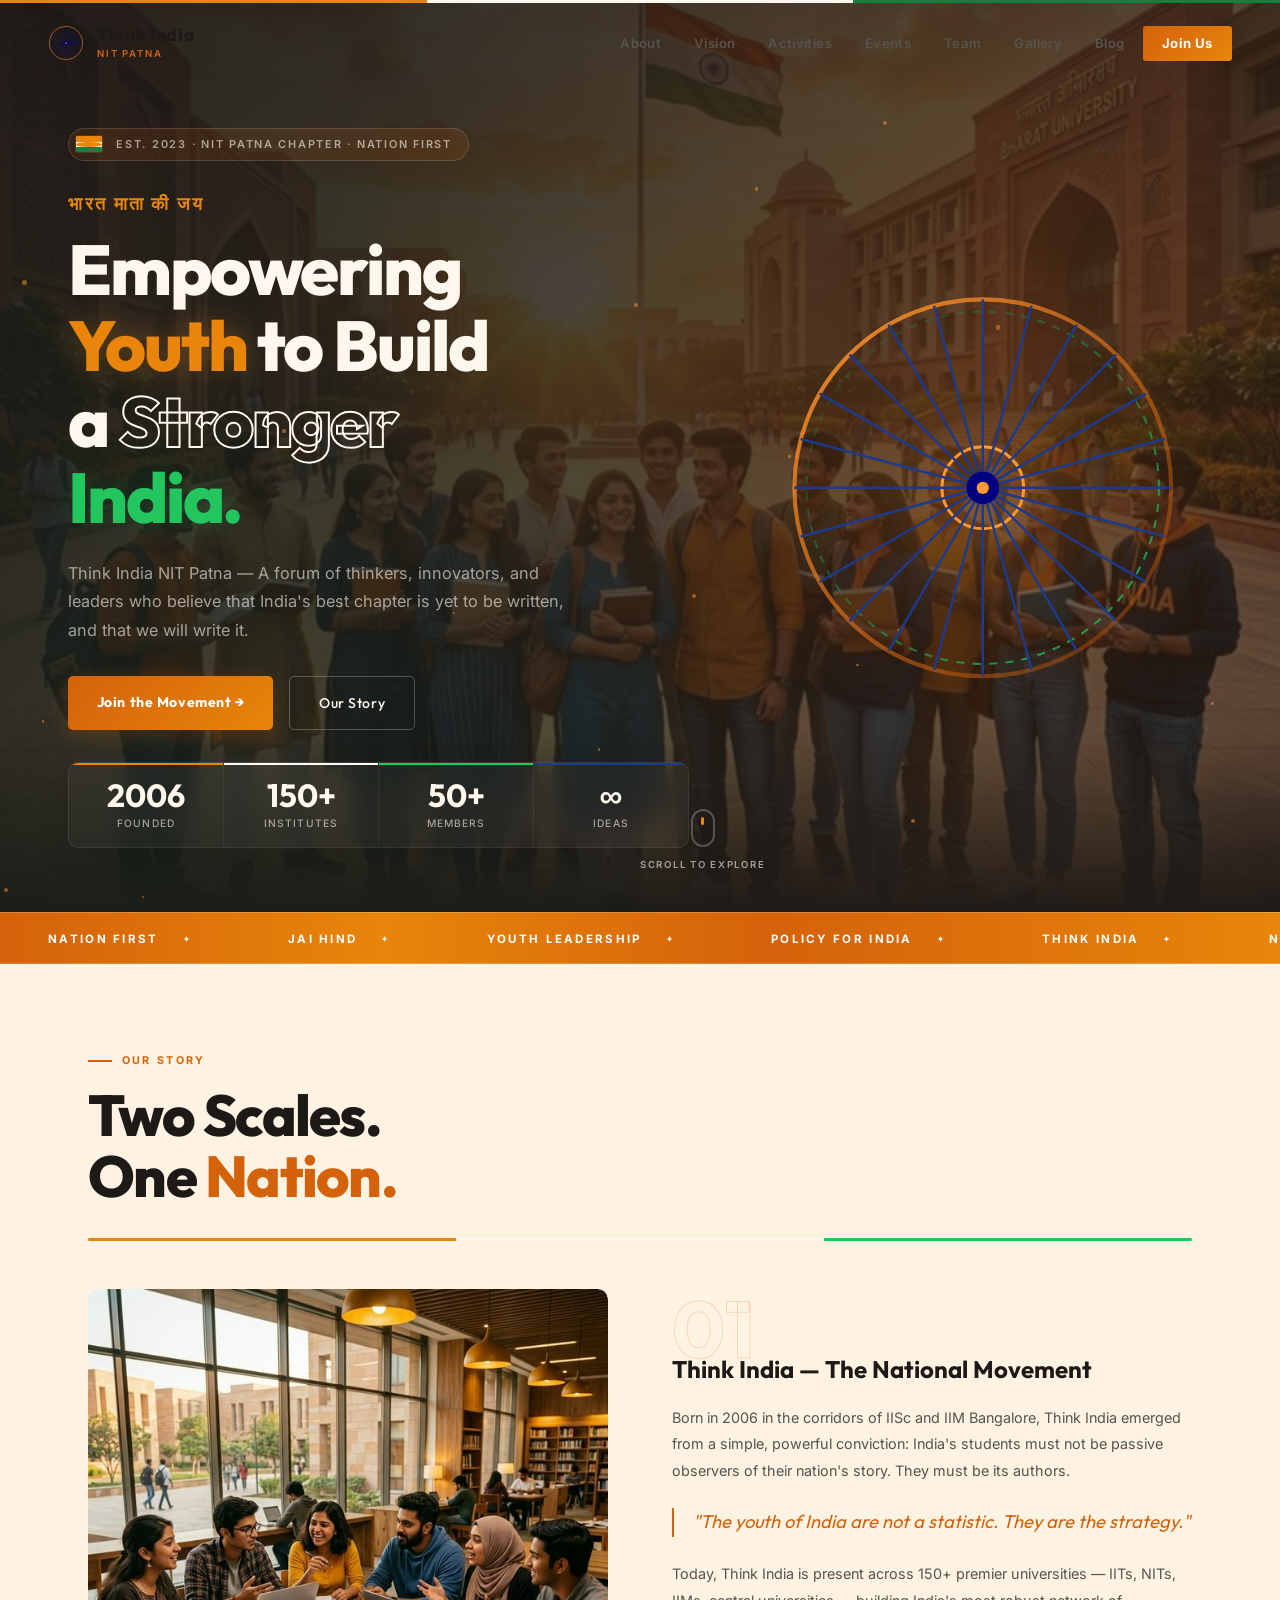
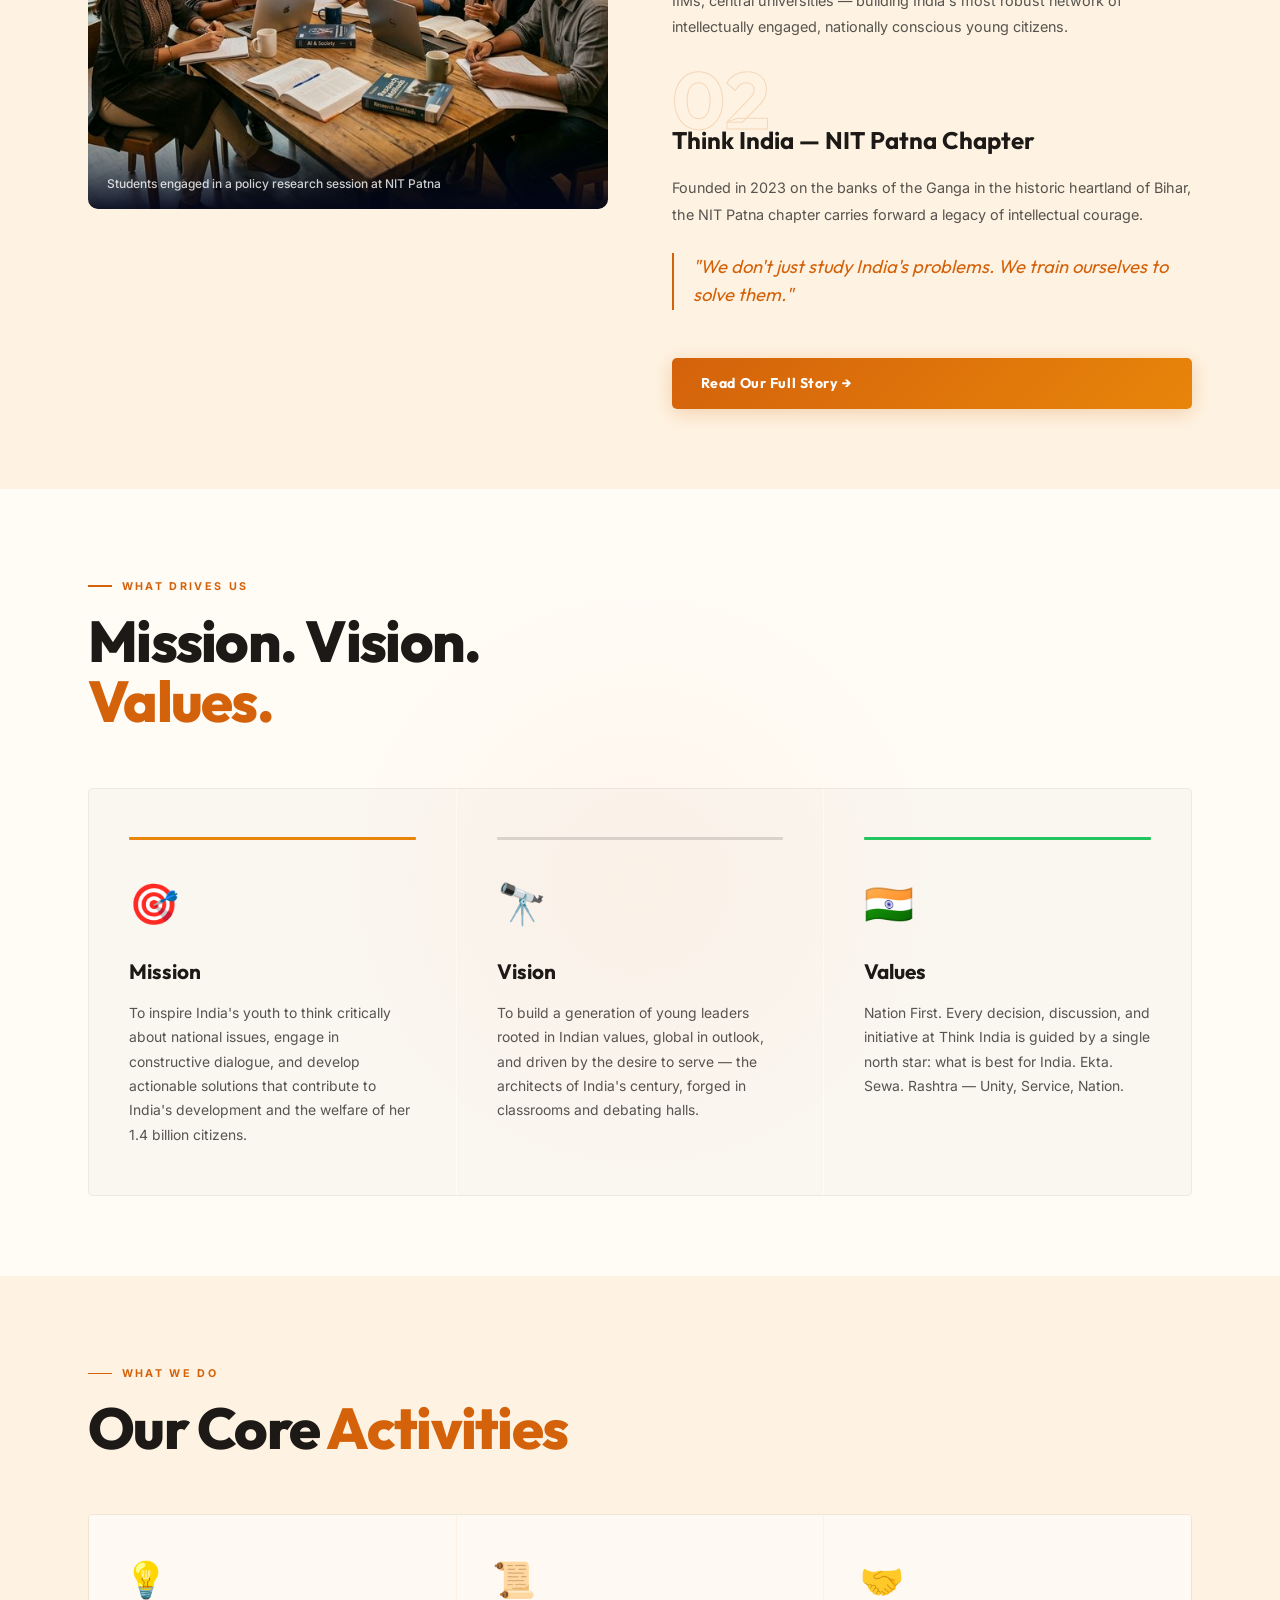
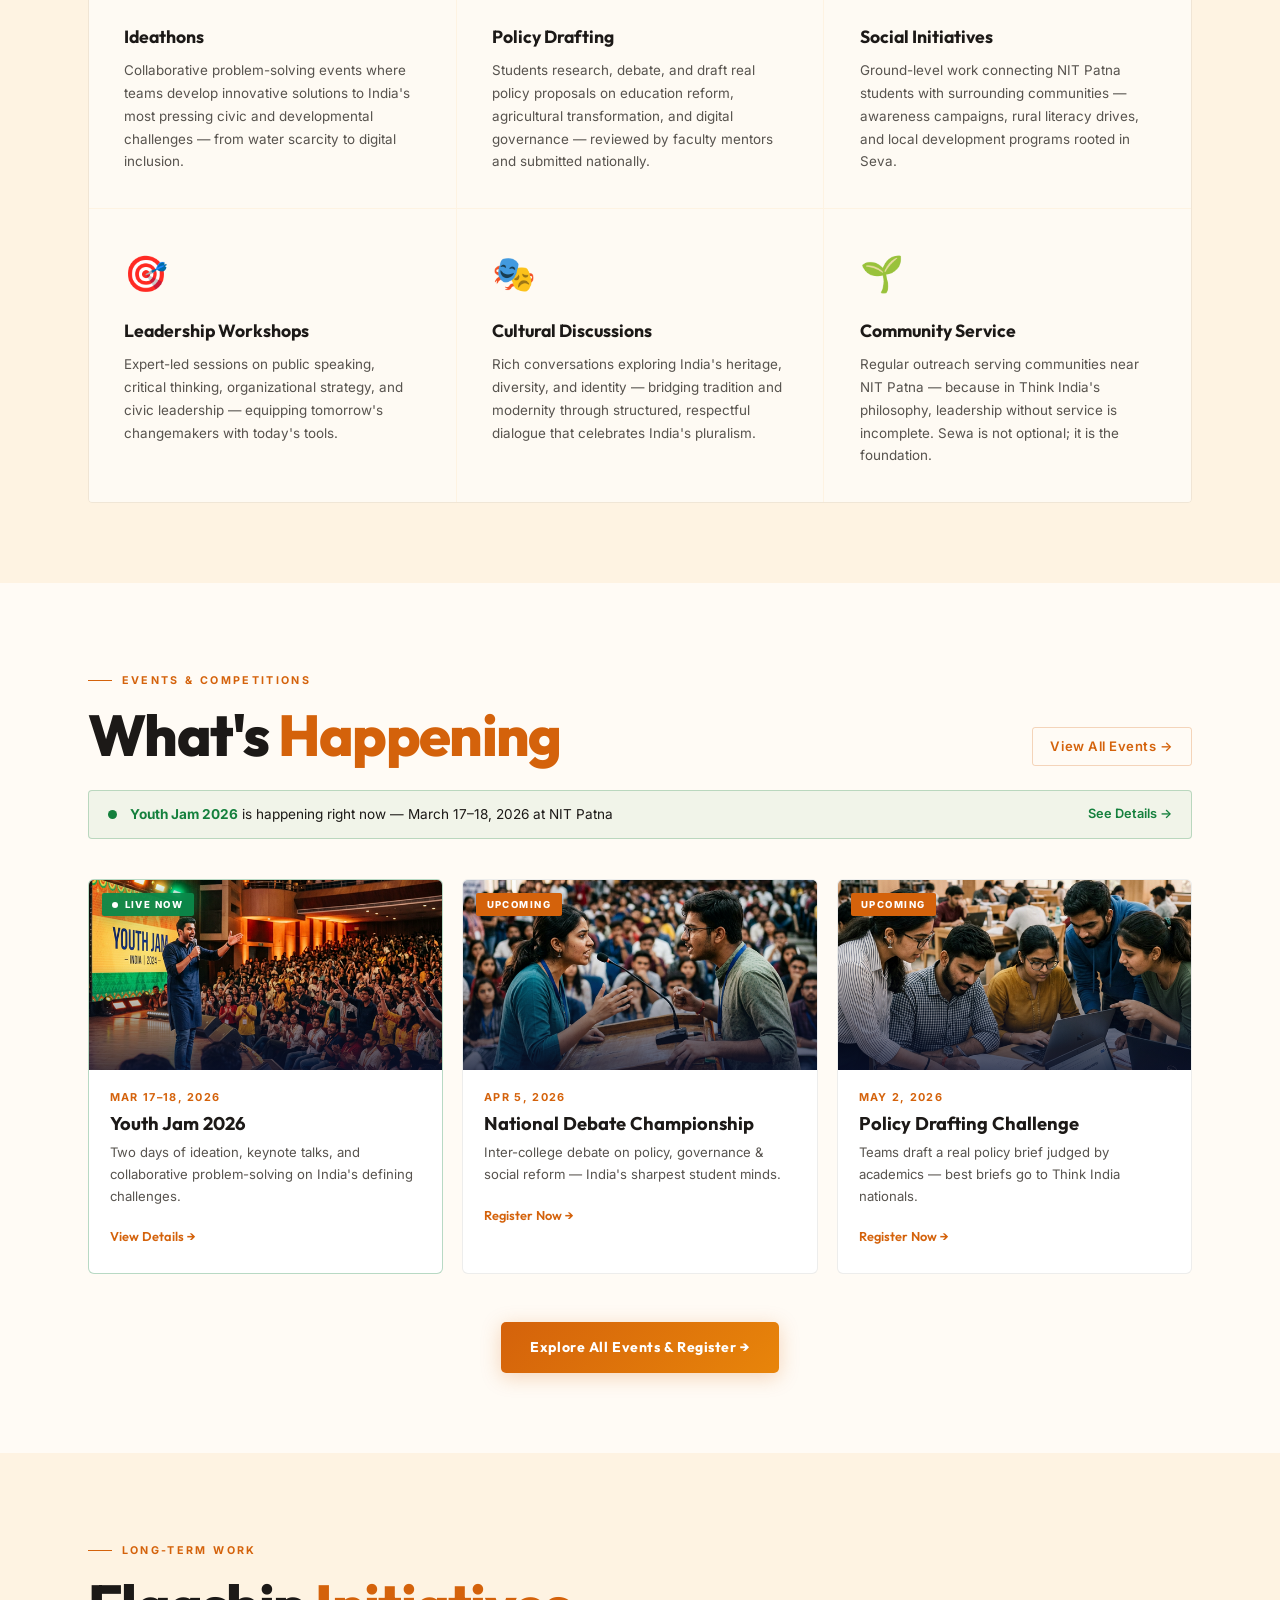
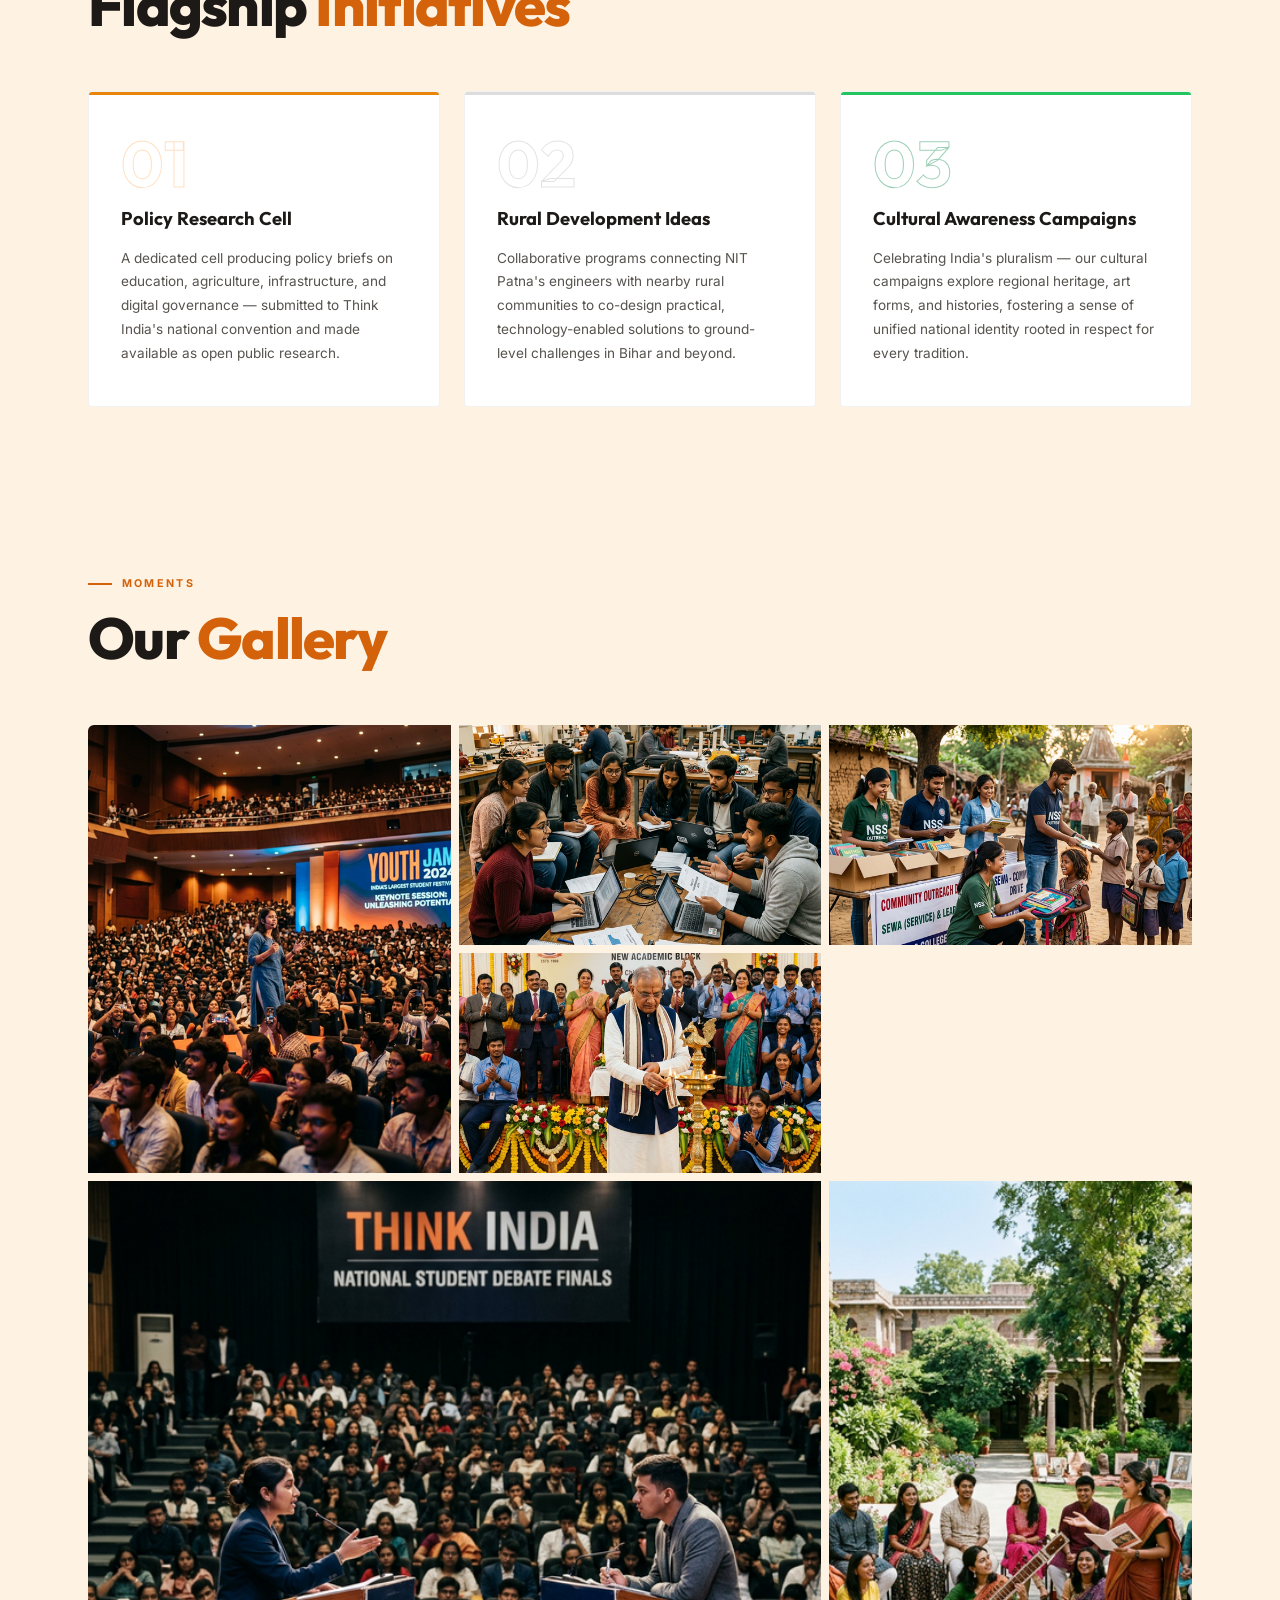
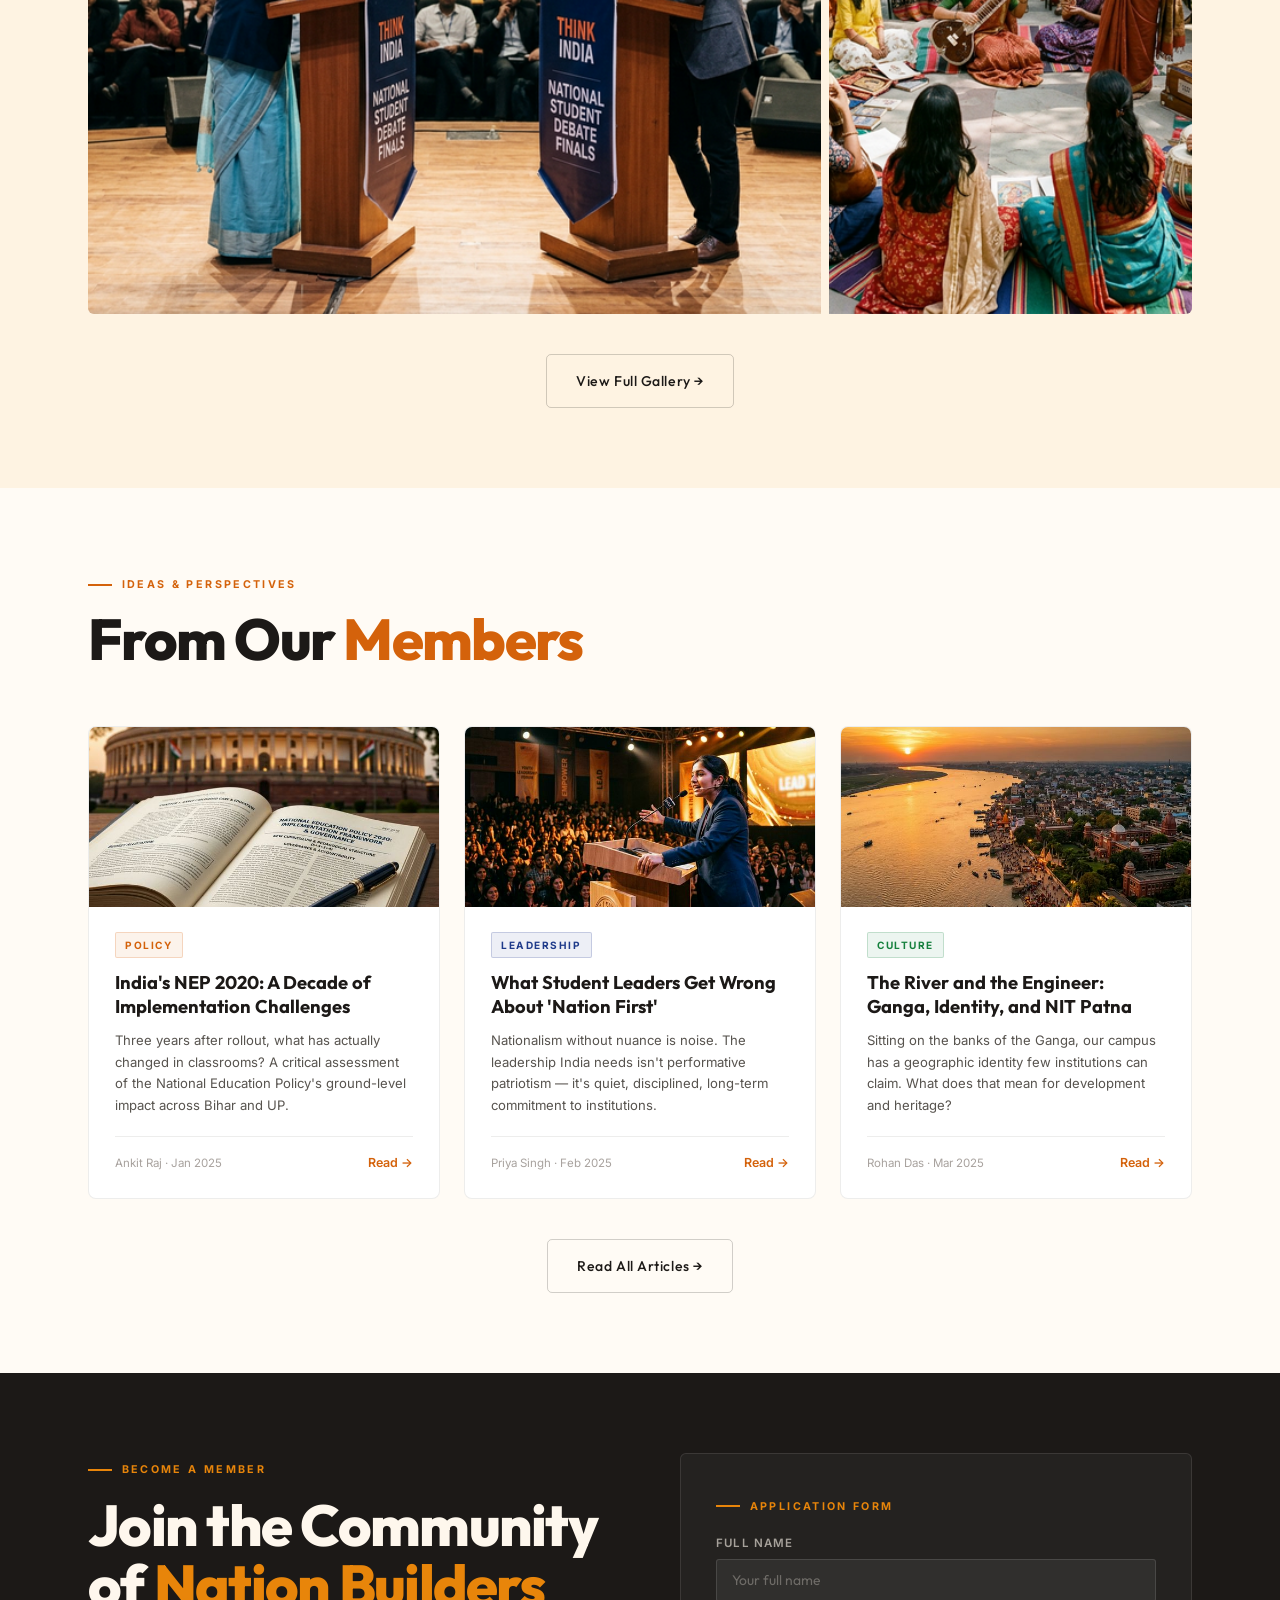
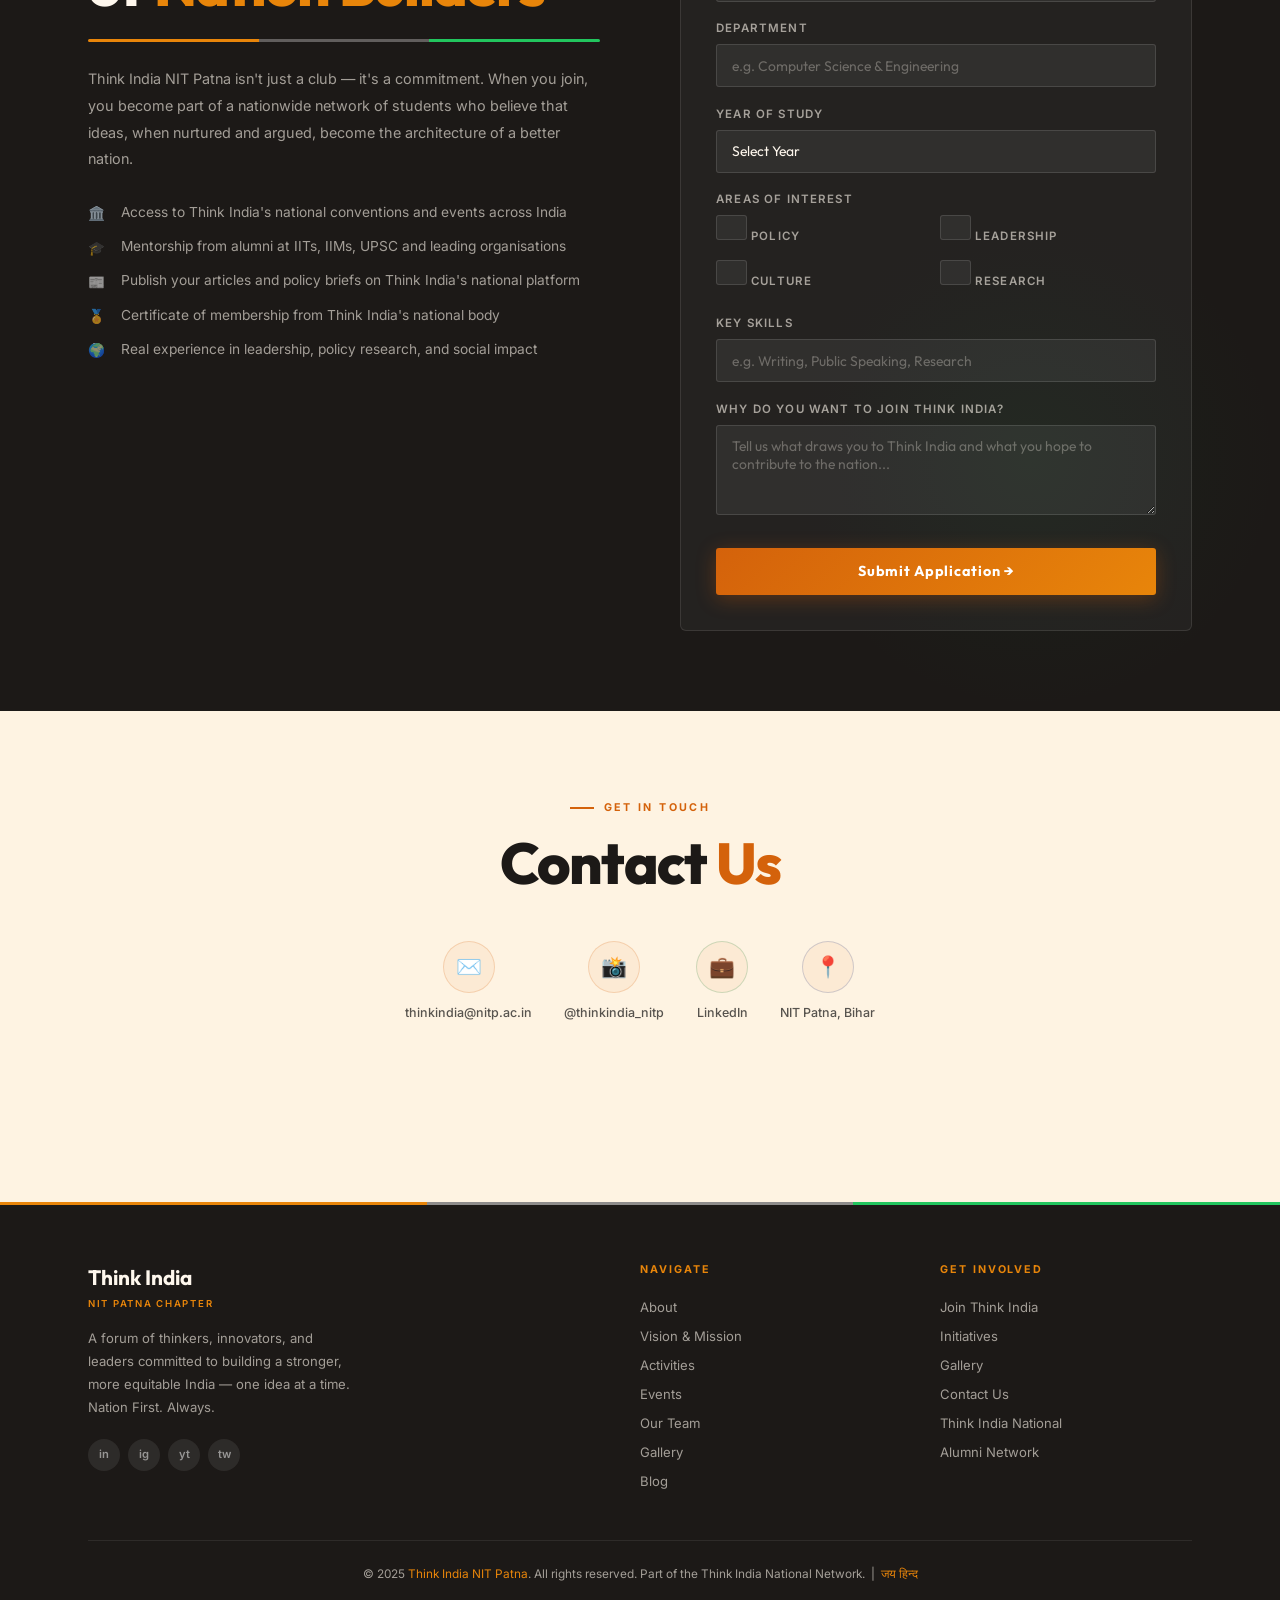
==== commit f6a4b62f: "Redesign navbar to floating glassmorphic pill, overhaul hero layout to asymmetric grid, and remove t" ====
--- a/index.html
+++ b/index.html
@@ -95,51 +95,113 @@
         <div class="hero-particles" id="heroParticles"></div>
 
         <div class="hero-content">
-            <div class="hero-text-panel">
-                <div class="hero-flag-badge">
-                    <div class="flag-mini">
-                        <div></div>
-                        <div>
-                            <div class="dot"></div>
+            <div class="hero-grid">
+                <!-- LEFT COLUMN: TYPOGRAPHY ENGINE & CONTROLS -->
+                <div class="hero-left">
+                    <div class="hero-flag-badge">
+                        <div class="flag-mini">
+                            <div></div>
+                            <div>
+                                <div class="dot"></div>
+                            </div>
+                            <div></div>
                         </div>
-                        <div></div>
-                    </div>
-                    <span>Est. 2023 · NIT Patna Chapter · Nation First</span>
-                </div>
-
-                <div class="hero-devanagari">भारत माता की जय</div>
-
-                <h1 class="hero-headline">
-                    Empowering<br>
-                    <span class="saffron-word">Youth</span> to Build<br>
-                    a <span class="outline-word">Stronger</span><br>
-                    <span class="green-word">India.</span>
-                </h1>
-
-                <p class="hero-sub">Think India NIT Patna — A forum of thinkers, innovators, and leaders who believe that
-                    India's best chapter is yet to be written, and that we will write it.</p>
-
-                <div class="hero-btns">
-                    <a href="contact.html" class="btn-saffron">Join the Movement →</a>
-                    <a href="about.html" class="btn-ghost">Our Story</a>
-                </div>
-
-                <div class="hero-tricolour-stats">
-                    <div class="h-stat">
-                        <span class="h-stat-num" data-count="2006">0</span>
-                        <span class="h-stat-label">Founded</span>
-                    </div>
-                    <div class="h-stat">
-                        <span class="h-stat-num" data-count="150">0</span>
-                        <span class="h-stat-label">Institutes</span>
-                    </div>
-                    <div class="h-stat">
-                        <span class="h-stat-num" data-count="50">0</span>
-                        <span class="h-stat-label">Members</span>
-                    </div>
-                    <div class="h-stat">
-                        <span class="h-stat-num">∞</span>
-                        <span class="h-stat-label">Ideas</span>
+                        <span>Est. 2023 · NIT Patna Chapter · Nation First</span>
+                    </div>
+
+                    <div class="hero-devanagari">भारत माता की जय</div>
+
+                    <h1 class="hero-headline">
+                        Empowering<br>
+                        <span class="saffron-word">Youth</span> to Build<br>
+                        a <span class="outline-word">Stronger</span><br>
+                        <span class="green-word">India.</span>
+                    </h1>
+
+                    <p class="hero-sub">Think India NIT Patna — A forum of thinkers, innovators, and leaders who believe that
+                        India's best chapter is yet to be written, and that we will write it.</p>
+
+                    <div class="hero-btns">
+                        <a href="contact.html" class="btn-saffron">Join the Movement →</a>
+                        <a href="about.html" class="btn-ghost">Our Story</a>
+                    </div>
+
+                    <!-- Blended stats counters inside the left hero panel -->
+                    <div class="hero-tricolour-stats">
+                        <div class="h-stat">
+                            <span class="h-stat-num" data-count="2006">0</span>
+                            <span class="h-stat-label">Founded</span>
+                        </div>
+                        <div class="h-stat">
+                            <span class="h-stat-num" data-count="150">0</span>
+                            <span class="h-stat-label">Institutes</span>
+                        </div>
+                        <div class="h-stat">
+                            <span class="h-stat-num" data-count="50">0</span>
+                            <span class="h-stat-label">Members</span>
+                        </div>
+                        <div class="h-stat">
+                            <span class="h-stat-num">∞</span>
+                            <span class="h-stat-label">Ideas</span>
+                        </div>
+                    </div>
+                </div>
+
+                <!-- RIGHT COLUMN: DETAILED SPINNING CHAKRA VECTOR -->
+                <div class="hero-right">
+                    <div class="chakra-wireframe-wrap">
+                        <svg class="hero-chakra-svg" viewBox="0 0 100 100" fill="none" xmlns="http://www.w3.org/2000/svg">
+                            <!-- Outer Glow Circle -->
+                            <circle cx="50" cy="50" r="46" stroke="url(#saffronGlow)" stroke-width="1" />
+                            <circle cx="50" cy="50" r="43" stroke="url(#greenGlow)" stroke-width="0.5" stroke-dasharray="2,2" />
+                            
+                            <!-- Inner Rings -->
+                            <circle cx="50" cy="50" r="10" stroke="#FF9933" stroke-width="0.75" />
+                            <circle cx="50" cy="50" r="4" fill="#000080" />
+                            <circle cx="50" cy="50" r="1.5" fill="#FF9933" />
+                            
+                            <!-- 24 Spokes -->
+                            <g stroke="#1E3A8A" stroke-width="0.6">
+                                <line x1="50" y1="4" x2="50" y2="46" />
+                                <line x1="50" y1="4" x2="50" y2="46" transform="rotate(15 50 50)" />
+                                <line x1="50" y1="4" x2="50" y2="46" transform="rotate(30 50 50)" />
+                                <line x1="50" y1="4" x2="50" y2="46" transform="rotate(45 50 50)" />
+                                <line x1="50" y1="4" x2="50" y2="46" transform="rotate(60 50 50)" />
+                                <line x1="50" y1="4" x2="50" y2="46" transform="rotate(75 50 50)" />
+                                <line x1="50" y1="4" x2="50" y2="46" transform="rotate(90 50 50)" />
+                                <line x1="50" y1="4" x2="50" y2="46" transform="rotate(105 50 50)" />
+                                <line x1="50" y1="4" x2="50" y2="46" transform="rotate(120 50 50)" />
+                                <line x1="50" y1="4" x2="50" y2="46" transform="rotate(135 50 50)" />
+                                <line x1="50" y1="4" x2="50" y2="46" transform="rotate(150 50 50)" />
+                                <line x1="50" y1="4" x2="50" y2="46" transform="rotate(165 50 50)" />
+                                <line x1="50" y1="4" x2="50" y2="46" transform="rotate(180 50 50)" />
+                                <line x1="50" y1="4" x2="50" y2="46" transform="rotate(195 50 50)" />
+                                <line x1="50" y1="4" x2="50" y2="46" transform="rotate(210 50 50)" />
+                                <line x1="50" y1="4" x2="50" y2="46" transform="rotate(225 50 50)" />
+                                <line x1="50" y1="4" x2="50" y2="46" transform="rotate(240 50 50)" />
+                                <line x1="50" y1="4" x2="50" y2="46" transform="rotate(255 50 50)" />
+                                <line x1="50" y1="4" x2="50" y2="46" transform="rotate(270 50 50)" />
+                                <line x1="50" y1="4" x2="50" y2="46" transform="rotate(285 50 50)" />
+                                <line x1="50" y1="4" x2="50" y2="46" transform="rotate(300 50 50)" />
+                                <line x1="50" y1="4" x2="50" y2="46" transform="rotate(315 50 50)" />
+                                <line x1="50" y1="4" x2="50" y2="46" transform="rotate(330 50 50)" />
+                                <line x1="50" y1="4" x2="50" y2="46" transform="rotate(345 50 50)" />
+                            </g>
+
+                            <!-- Gradients Definition -->
+                            <defs>
+                                <linearGradient id="saffronGlow" x1="0" y1="0" x2="100" y2="100" gradientUnits="userSpaceOnUse">
+                                    <stop offset="0%" stop-color="#FF9933" />
+                                    <stop offset="100%" stop-color="#BA4A00" stop-opacity="0.3" />
+                                </linearGradient>
+                                <linearGradient id="greenGlow" x1="0" y1="0" x2="100" y2="100" gradientUnits="userSpaceOnUse">
+                                    <stop offset="0%" stop-color="#15803D" stop-opacity="0.1" />
+                                    <stop offset="100%" stop-color="#22C55E" />
+                                </linearGradient>
+                            </defs>
+                        </svg>
+                        <!-- Ambient backdrop radial glow matching Safran theme -->
+                        <div class="chakra-ambient-glow"></div>
                     </div>
                 </div>
             </div>
@@ -362,78 +424,6 @@
         </div>
     </section>
 
-    <!-- TEAM TEASER -->
-    <section id="team" class="section-pad">
-        <div class="container">
-            <div class="sec-label reveal">The People</div>
-            <h2 class="sec-title reveal rd1">Our <span class="accent">Team</span></h2>
-
-            <div class="team-section-label reveal">Faculty Advisor</div>
-            <div class="team-grid">
-                <div class="team-card reveal rd1">
-                    <div class="t-avatar av-s">FA</div>
-                    <h4>Prof. [Name]</h4>
-                    <p class="role">Faculty Advisor</p>
-                    <a href="#" class="t-link">in</a>
-                </div>
-            </div>
-
-            <div class="team-section-label reveal">Convener</div>
-            <div class="team-grid">
-                <div class="team-card reveal rd1">
-                    <div class="t-avatar av-w">CV</div>
-                    <h4>[Convener Name]</h4>
-                    <p class="role">Convener</p>
-                    <a href="#" class="t-link">in</a>
-                </div>
-            </div>
-
-            <div class="team-section-label reveal">Co-Conveners</div>
-            <div class="team-grid">
-                <div class="team-card reveal rd1">
-                    <div class="t-avatar av-g">CC</div>
-                    <h4>[Co-Convener]</h4>
-                    <p class="role">Co-Convener</p>
-                    <a href="#" class="t-link">in</a>
-                </div>
-                <div class="team-card reveal rd2">
-                    <div class="t-avatar av-b">CC</div>
-                    <h4>[Co-Convener]</h4>
-                    <p class="role">Co-Convener</p>
-                    <a href="#" class="t-link">in</a>
-                </div>
-            </div>
-
-            <div class="team-section-label reveal">Core Team</div>
-            <div class="team-grid">
-                <div class="team-card reveal rd1">
-                    <div class="t-avatar av-s">PH</div>
-                    <h4>[Member Name]</h4>
-                    <p class="role">Policy Head</p><a href="#" class="t-link">in</a>
-                </div>
-                <div class="team-card reveal rd2">
-                    <div class="t-avatar av-g">EH</div>
-                    <h4>[Member Name]</h4>
-                    <p class="role">Events Head</p><a href="#" class="t-link">in</a>
-                </div>
-                <div class="team-card reveal rd3">
-                    <div class="t-avatar av-b">OH</div>
-                    <h4>[Member Name]</h4>
-                    <p class="role">Outreach Head</p><a href="#" class="t-link">in</a>
-                </div>
-                <div class="team-card reveal rd4">
-                    <div class="t-avatar av-w">CH</div>
-                    <h4>[Member Name]</h4>
-                    <p class="role">Creative Head</p><a href="#" class="t-link">in</a>
-                </div>
-            </div>
-
-            <div class="section-cta-row reveal">
-                <a href="team.html" class="btn-ghost">View Full Team →</a>
-            </div>
-        </div>
-    </section>
-
     <!-- INITIATIVES -->
     <section id="initiatives" class="section-pad">
         <div class="container">
--- a/style.css
+++ b/style.css
@@ -106,14 +106,24 @@
             display: flex;
             align-items: center;
             justify-content: space-between;
-            transition: all 0.4s;
+            transition: all 0.4s cubic-bezier(0.16, 1, 0.3, 1);
         }
 
         #navbar.scrolled {
-            background: rgba(255, 251, 245, 0.92);
-            backdrop-filter: blur(20px);
-            padding: 1rem 3rem;
-            border-bottom: 1px solid rgba(212, 98, 11, 0.12);
+            background: rgba(255, 251, 245, 0.85);
+            backdrop-filter: blur(24px) saturate(180%);
+            -webkit-backdrop-filter: blur(24px) saturate(180%);
+            padding: 0.8rem 2.5rem;
+            max-width: 1100px;
+            width: 90%;
+            margin: 1.2rem auto 0;
+            left: 0;
+            right: 0;
+            border: var(--border-accent);
+            border-radius: 50px;
+            box-shadow: 
+                0 4px 30px rgba(28, 25, 23, 0.01),
+                0 20px 40px rgba(212, 98, 11, 0.05);
         }
 
         .nav-logo {
@@ -161,41 +171,32 @@
         .nav-links {
             display: flex;
             align-items: center;
-            gap: 0.1rem;
+            gap: 0.25rem;
             list-style: none;
         }
 
         .nav-links a {
             color: var(--text-secondary);
             text-decoration: none;
-            font-size: 0.8rem;
-            font-weight: 500;
-            padding: 0.4rem 0.8rem;
+            font-size: 0.82rem;
+            font-weight: 600;
+            padding: 0.45rem 0.9rem;
+            border-radius: 30px;
             letter-spacing: 0.03em;
-            transition: color 0.3s cubic-bezier(0.25, 0.8, 0.25, 1);
+            transition: color 0.25s, background-color 0.25s, transform 0.21s;
             position: relative;
-        }
-
-        .nav-links a::after {
-            content: '';
-            position: absolute;
-            bottom: -2px;
-            left: 50%;
-            width: 0;
-            height: 2px;
-            background: var(--saffron);
-            transition: width 0.3s ease, left 0.3s ease;
-        }
-
-        .nav-links a:hover,
+            display: inline-block;
+        }
+
+        .nav-links a:hover {
+            color: var(--saffron-contrast);
+            background-color: rgba(212, 98, 11, 0.06);
+            transform: scale(1.02);
+        }
+
         .nav-links a.active {
-            color: var(--saffron);
-        }
-
-        .nav-links a:hover::after,
-        .nav-links a.active::after {
-            width: calc(100% - 1.6rem);
-            left: 0.8rem;
+            color: var(--saffron-contrast);
+            background-color: rgba(212, 98, 11, 0.1);
         }
 
         .nav-cta {
@@ -283,7 +284,7 @@
             border: none;
         }
 
-        /* ── HERO ── */
+        /* ── HERO REDESIGNED ── */
         #hero {
             min-height: 100vh;
             position: relative;
@@ -305,9 +306,10 @@
             position: absolute;
             inset: 0;
             background:
-                linear-gradient(135deg, rgba(28, 25, 23, 0.92) 0%, rgba(28, 25, 23, 0.7) 40%, rgba(28, 25, 23, 0.5) 100%),
-                linear-gradient(to top, rgba(28, 25, 23, 1) 0%, transparent 30%),
-                linear-gradient(to right, rgba(212, 98, 11, 0.08) 0%, transparent 50%);
+                radial-gradient(circle at 80% 35%, rgba(212, 98, 11, 0.16) 0%, transparent 60%),
+                radial-gradient(circle at 15% 75%, rgba(21, 128, 61, 0.08) 0%, transparent 50%),
+                linear-gradient(135deg, rgba(28, 25, 23, 0.96) 0%, rgba(28, 25, 23, 0.8) 50%, rgba(28, 25, 23, 0.6) 100%),
+                linear-gradient(to top, rgba(28, 25, 23, 1) 0%, transparent 20%);
             z-index: 1;
         }
 
@@ -365,21 +367,68 @@
         .hero-content {
             position: relative;
             z-index: 2;
-            max-width: 1200px;
+            max-width: 1240px;
             margin: 0 auto;
-            padding: 9rem 3rem 5rem;
+            padding: 8rem 3rem 4rem;
             width: 100%;
         }
 
-        .hero-text-panel {
-            background: rgba(28, 25, 23, 0.4);
-            backdrop-filter: blur(20px);
-            -webkit-backdrop-filter: blur(20px);
-            border: 1px solid rgba(232, 133, 10, 0.15);
-            border-radius: 12px;
-            padding: 3rem 3.5rem;
-            max-width: 700px;
-            box-shadow: 0 30px 80px rgba(0, 0, 0, 0.4);
+        .hero-grid {
+            display: grid;
+            grid-template-columns: 1.15fr 0.85fr;
+            gap: 4rem;
+            align-items: center;
+        }
+
+        .hero-left {
+            display: flex;
+            flex-direction: column;
+            align-items: flex-start;
+        }
+
+        .hero-right {
+            display: flex;
+            justify-content: center;
+            align-items: center;
+            position: relative;
+        }
+
+        /* High-Fidelity Spinning Chakra Wrapper */
+        .chakra-wireframe-wrap {
+            position: relative;
+            width: clamp(280px, 32vw, 420px);
+            height: clamp(280px, 32vw, 420px);
+            display: flex;
+            justify-content: center;
+            align-items: center;
+        }
+
+        .hero-chakra-svg {
+            width: 100%;
+            height: 100%;
+            filter: drop-shadow(0 0 35px rgba(212, 98, 11, 0.28));
+            animation: rotateChakra 26s linear infinite;
+        }
+
+        @keyframes rotateChakra {
+            from { transform: rotate(0deg); }
+            to { transform: rotate(360deg); }
+        }
+
+        .chakra-ambient-glow {
+            position: absolute;
+            width: 75%;
+            height: 75%;
+            border-radius: 50%;
+            background: radial-gradient(circle, rgba(255, 153, 51, 0.16) 0%, transparent 70%);
+            z-index: -1;
+            filter: blur(25px);
+            animation: pulseGlow 6s ease-in-out infinite alternate;
+        }
+
+        @keyframes pulseGlow {
+            0% { transform: scale(0.9); opacity: 0.6; }
+            100% { transform: scale(1.1); opacity: 1; }
         }
 
         .hero-flag-badge {
@@ -387,10 +436,10 @@
             align-items: center;
             gap: 0.8rem;
             padding: 0.4rem 1rem 0.4rem 0.4rem;
-            border: 1px solid var(--border-light);
+            border: 1px solid rgba(254, 247, 237, 0.15);
             border-radius: 100px;
             background: rgba(255, 107, 0, 0.1);
-            margin-bottom: 2rem;
+            margin-bottom: 1.8rem;
             opacity: 0;
             transform: translateY(16px);
             animation: fadeUp 0.6s 0.3s forwards;
@@ -455,10 +504,10 @@
 
         .hero-headline {
             font-family: 'Outfit', sans-serif;
-            font-size: clamp(2.5rem, 7vw, 5rem);
+            font-size: clamp(2.4rem, 6.5vw, 4.4rem);
             font-weight: 800;
-            line-height: 1.05;
-            letter-spacing: -0.04em;
+            line-height: 1.08;
+            letter-spacing: -0.03em;
             color: var(--text-on-dark);
             opacity: 0;
             transform: translateY(24px);
@@ -482,11 +531,11 @@
         }
 
         .hero-sub {
-            font-size: clamp(0.9rem, 1.6vw, 1.05rem);
+            font-size: clamp(0.9rem, 1.5vw, 1.02rem);
             color: var(--text-on-dark-muted);
-            max-width: 480px;
+            max-width: 520px;
             line-height: 1.75;
-            margin-top: 1.8rem;
+            margin-top: 1.5rem;
             opacity: 0;
             transform: translateY(16px);
             animation: fadeUp 0.7s 0.9s forwards;
@@ -495,7 +544,7 @@
         .hero-btns {
             display: flex;
             gap: 1rem;
-            margin-top: 2.5rem;
+            margin-top: 2rem;
             flex-wrap: wrap;
             opacity: 0;
             transform: translateY(16px);
@@ -524,6 +573,28 @@
             box-shadow: 0 8px 30px rgba(212, 98, 11, 0.4);
         }
 
+        .hero-btns .btn-ghost {
+            background: transparent;
+            color: var(--text-on-dark);
+            font-family: 'Outfit', sans-serif;
+            font-size: 0.88rem;
+            font-weight: 500;
+            padding: 0.9rem 1.8rem;
+            border: 1px solid rgba(254, 247, 237, 0.25);
+            border-radius: 5px;
+            cursor: pointer;
+            text-decoration: none;
+            display: inline-block;
+            letter-spacing: 0.04em;
+            transition: border-color 0.2s, color 0.2s, transform 0.2s;
+        }
+
+        .hero-btns .btn-ghost:hover {
+            border-color: var(--saffron-light);
+            color: var(--saffron-light);
+            transform: translateY(-2px);
+        }
+
         .btn-ghost {
             background: transparent;
             color: var(--text-primary);
@@ -546,25 +617,28 @@
             transform: translateY(-2px);
         }
 
+        /* Redesigned horizontal blended stats panel */
         .hero-tricolour-stats {
             display: flex;
             gap: 0;
-            margin-top: 2.5rem;
+            margin-top: 2rem;
             opacity: 0;
             transform: translateY(16px);
             animation: fadeUp 0.6s 1.3s forwards;
-            border: 1px solid rgba(254, 247, 237, 0.15);
-            border-radius: 6px;
+            border: 1px solid rgba(254, 247, 237, 0.08);
+            border-radius: 10px;
             overflow: hidden;
-            width: fit-content;
-            background: rgba(28, 25, 23, 0.4);
-            backdrop-filter: blur(10px);
+            width: 100%;
+            background: rgba(255, 255, 255, 0.03);
+            backdrop-filter: blur(12px);
+            box-shadow: 0 10px 30px rgba(0, 0, 0, 0.15);
         }
 
         .h-stat {
-            padding: 1.2rem 2rem;
+            flex: 1;
+            padding: 1rem 0.8rem;
             text-align: center;
-            border-right: 1px solid rgba(254, 247, 237, 0.1);
+            border-right: 1px solid rgba(254, 247, 237, 0.06);
             position: relative;
         }
 
@@ -599,7 +673,7 @@
 
         .h-stat-num {
             font-family:  'Outfit', sans-serif;
-            font-size: 2.2rem;
+            font-size: 2rem;
             font-weight: 700;
             color: var(--text-on-dark);
             display: block;
@@ -607,12 +681,12 @@
         }
 
         .h-stat-label {
-            font-size: 0.66rem;
+            font-size: 0.64rem;
             font-weight: 500;
             letter-spacing: 0.1em;
             text-transform: uppercase;
             color: var(--text-on-dark-muted);
-            margin-top: 0.3rem;
+            margin-top: 0.25rem;
             display: block;
         }
 
@@ -1938,6 +2012,24 @@
                 display: flex;
             }
 
+            .hero-grid {
+                grid-template-columns: 1fr;
+                gap: 3rem;
+                text-align: center;
+            }
+
+            .hero-left {
+                align-items: center;
+            }
+
+            .hero-sub {
+                max-width: 100%;
+            }
+
+            .chakra-wireframe-wrap {
+                margin: 0 auto;
+            }
+
             .about-layout,
             .join-grid {
                 grid-template-columns: 1fr;
@@ -1997,12 +2089,25 @@
                 padding: 5rem 0;
             }
 
-            .h-stat {
-                padding: 1rem 1.2rem;
-            }
-
             .hero-tricolour-stats {
                 width: 100%;
+                flex-wrap: wrap;
+            }
+
+            .h-stat {
+                padding: 1rem 0.8rem;
+                flex: 1 1 45%;
+                border-right: none;
+                border-bottom: 1px solid rgba(254, 247, 237, 0.06);
+            }
+
+            .h-stat:nth-child(even) {
+                border-left: 1px solid rgba(254, 247, 237, 0.06);
+            }
+
+            .h-stat:nth-child(3),
+            .h-stat:nth-child(4) {
+                border-bottom: none;
             }
         }
 
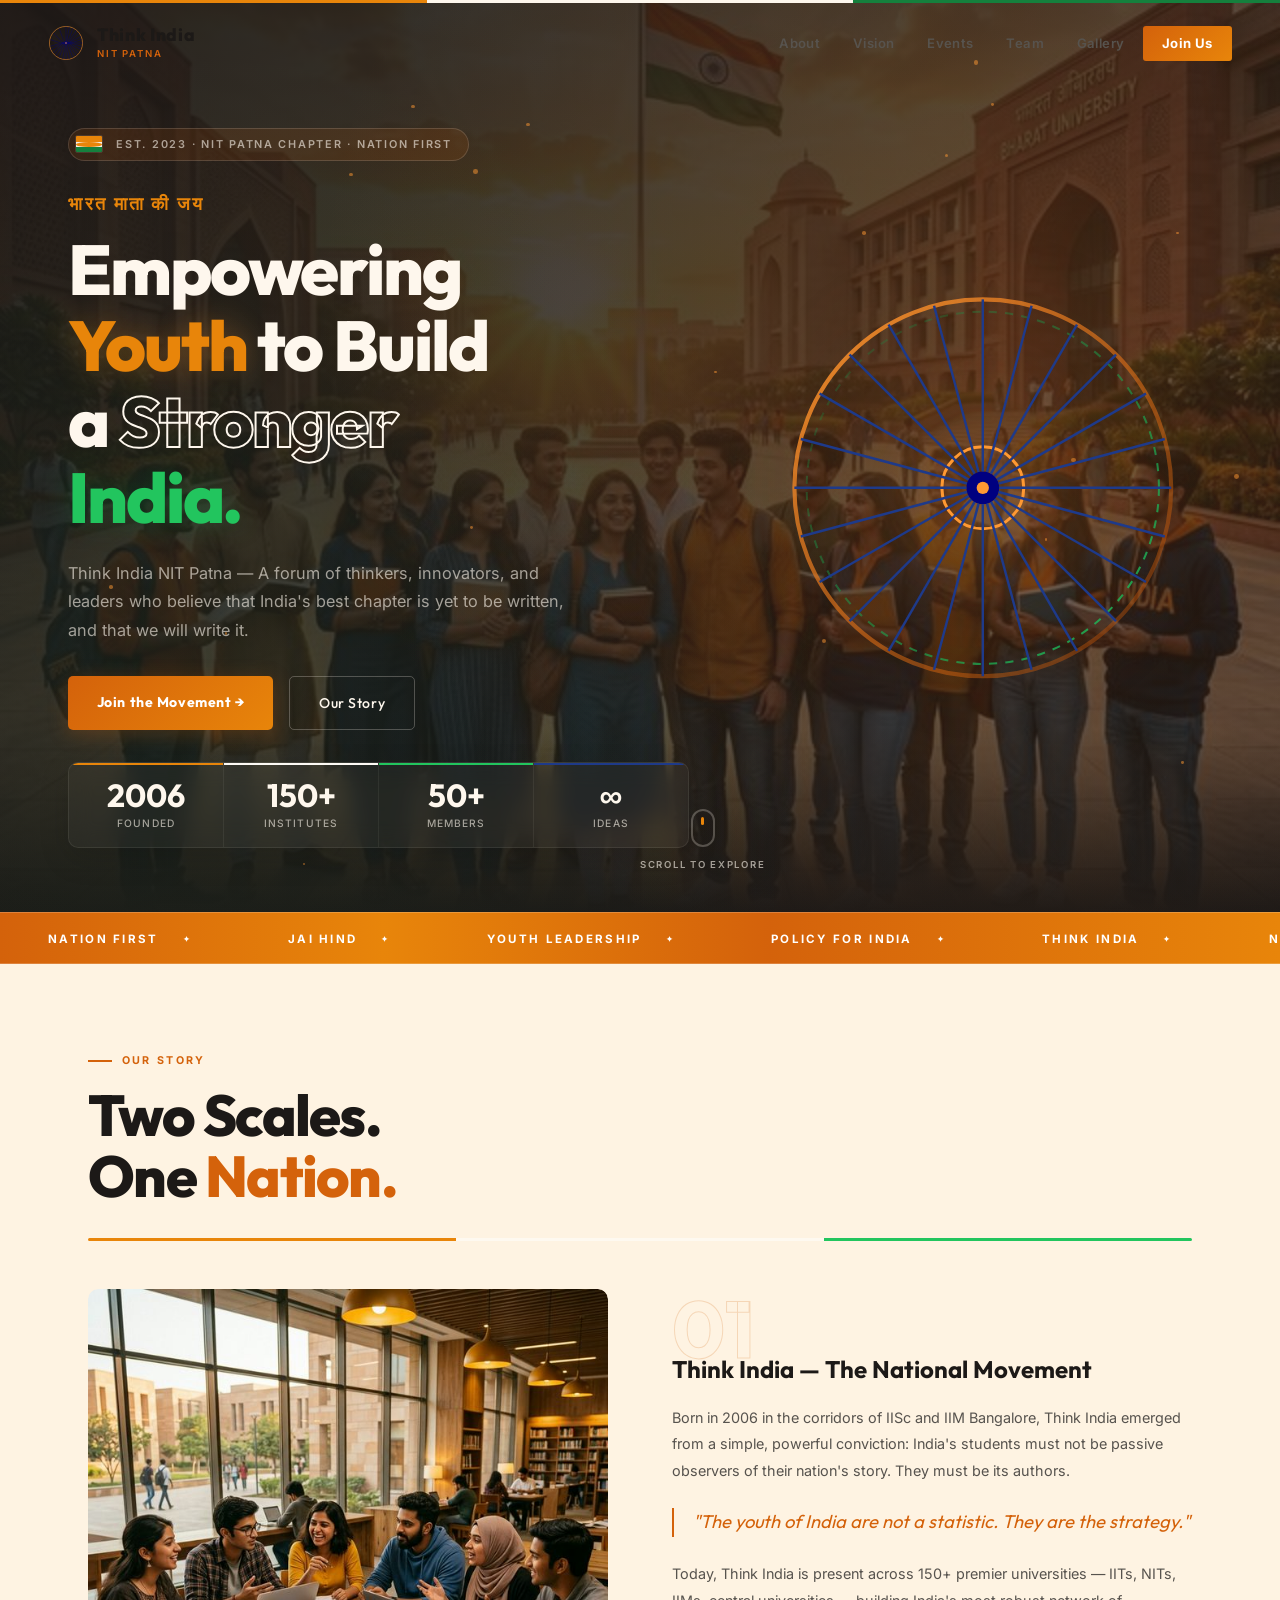
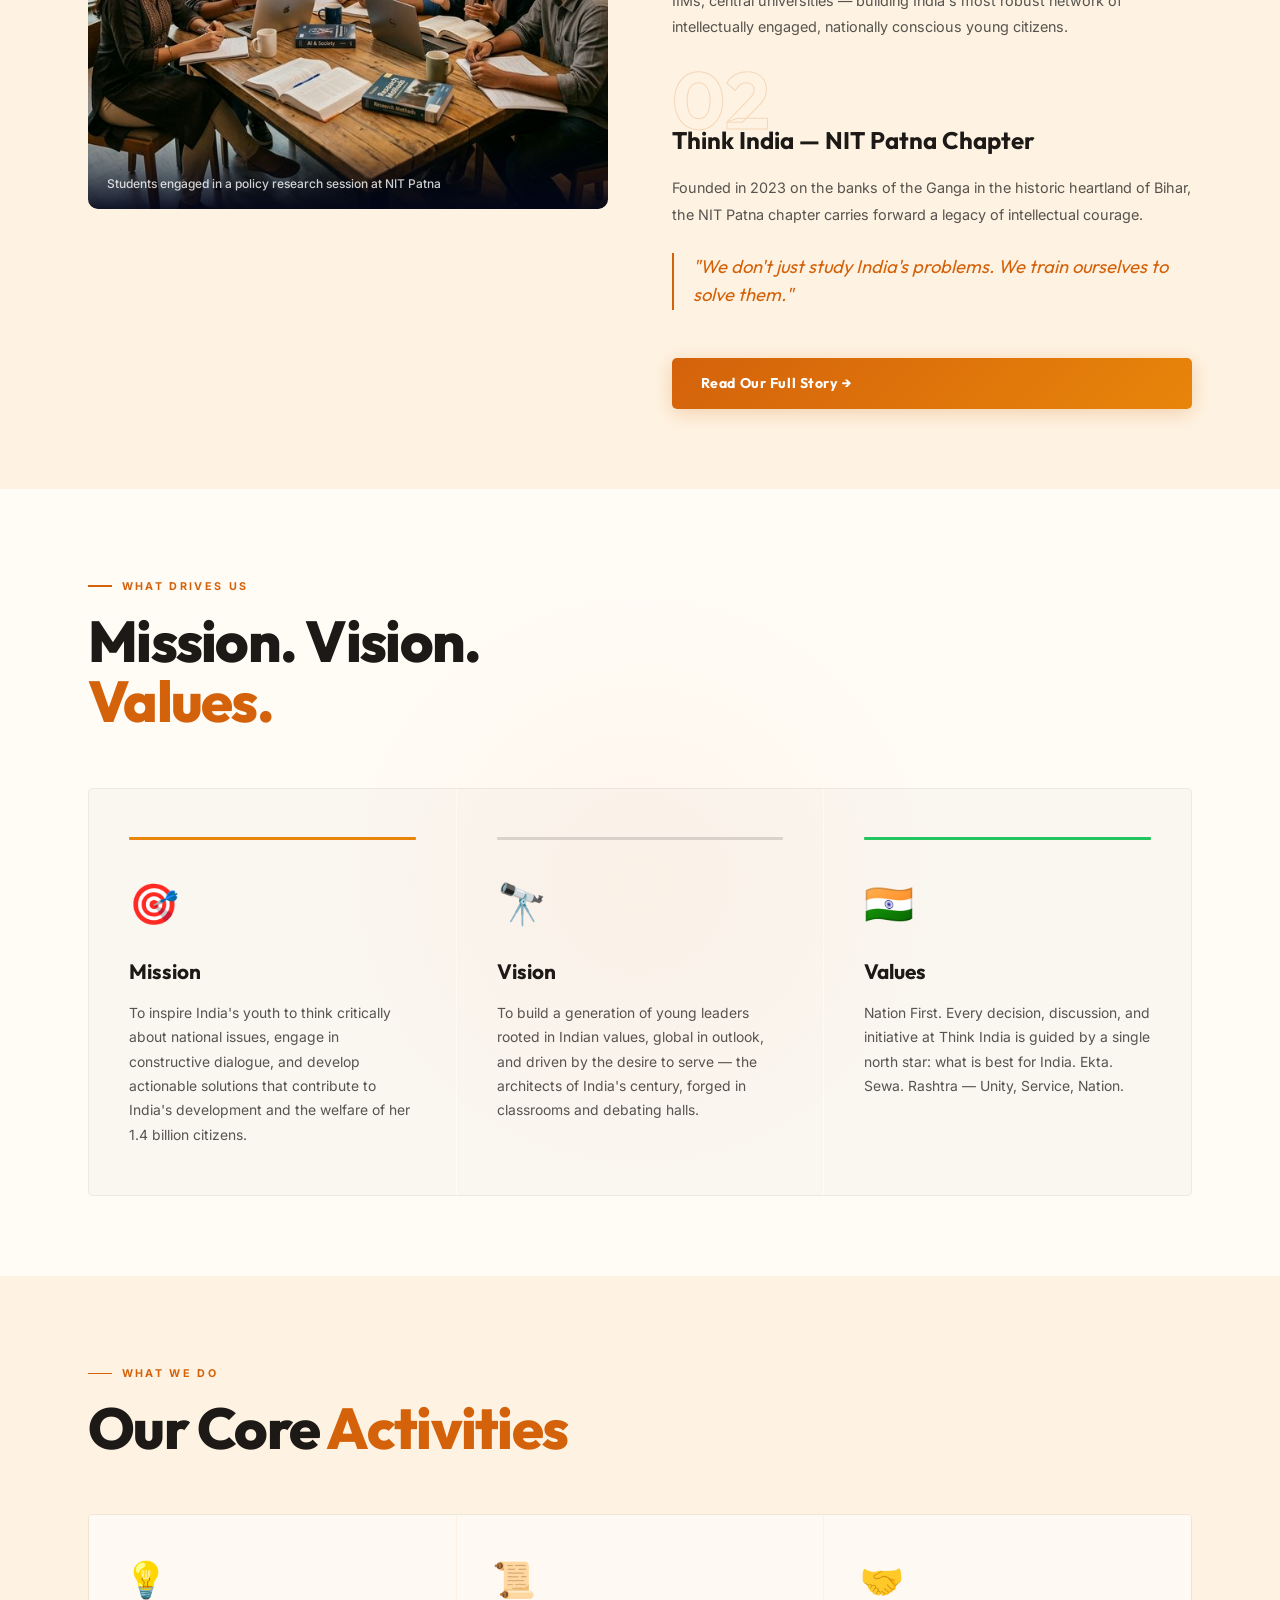
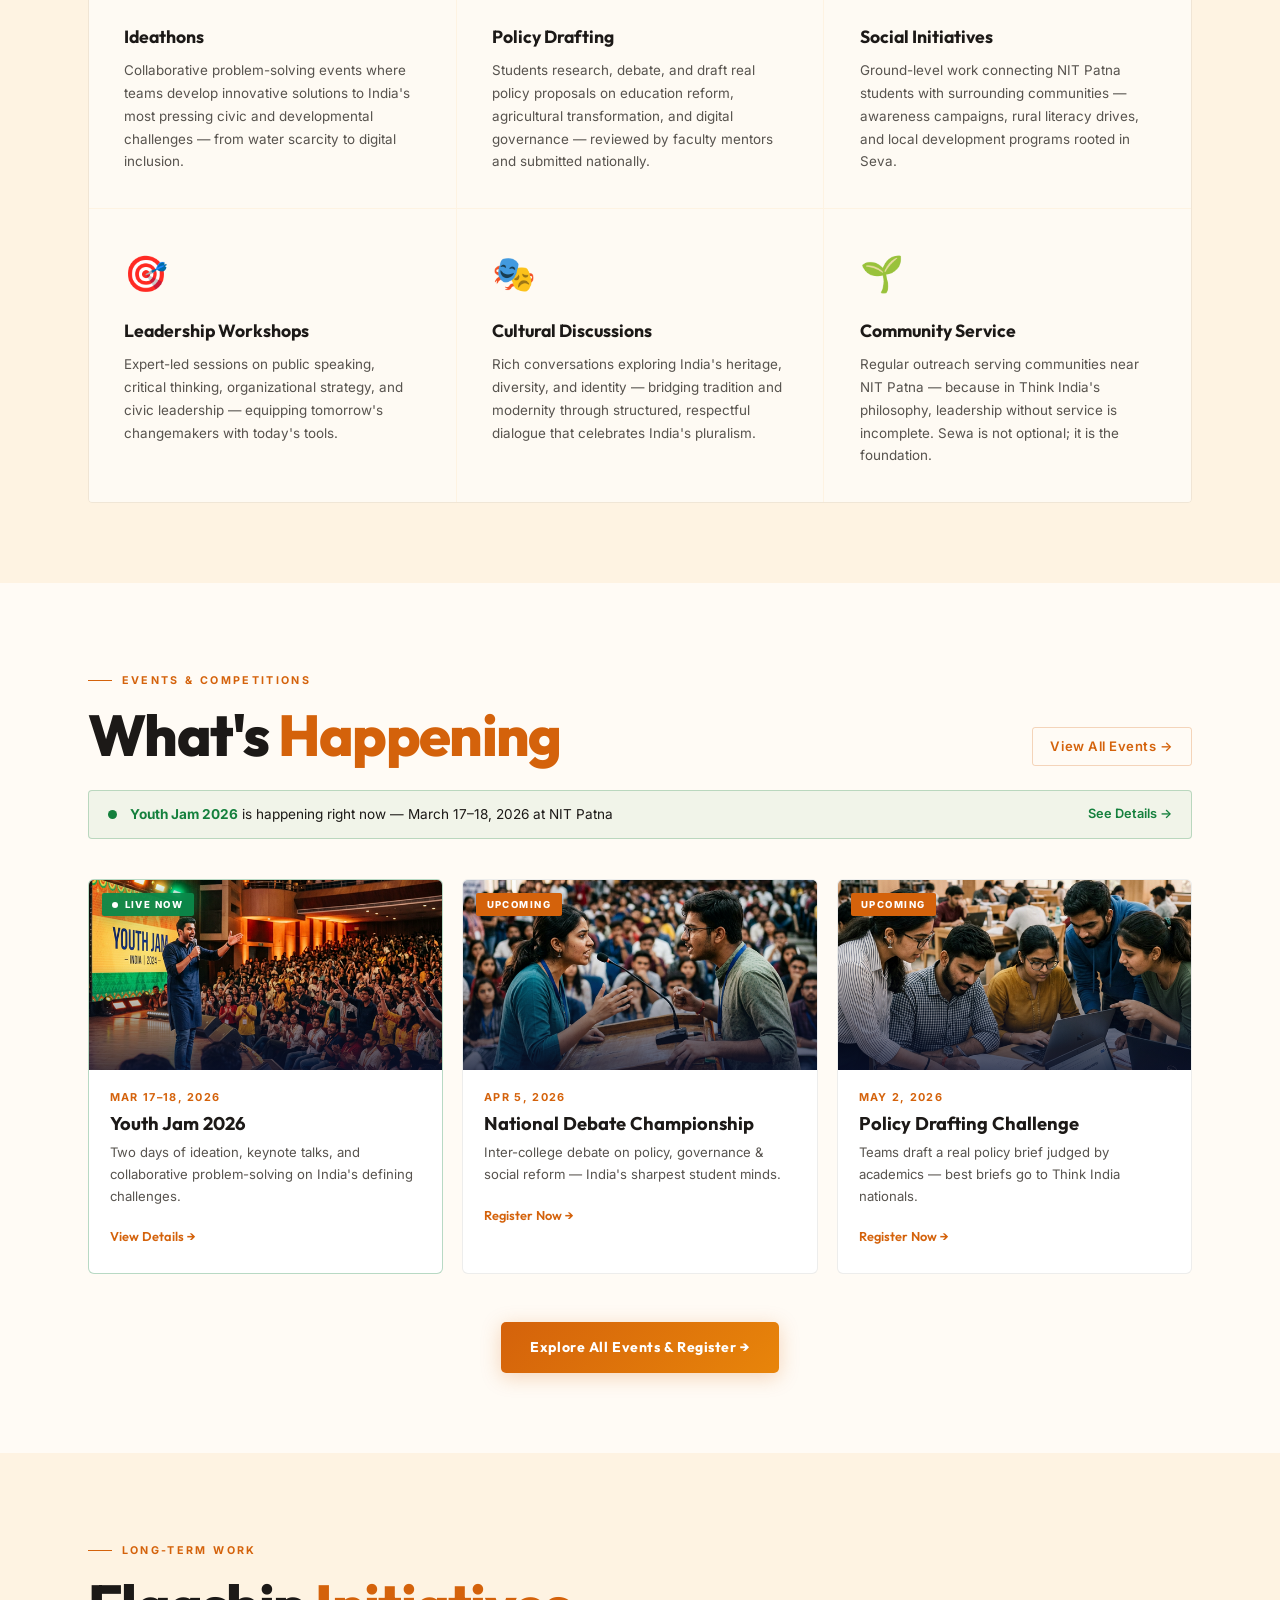
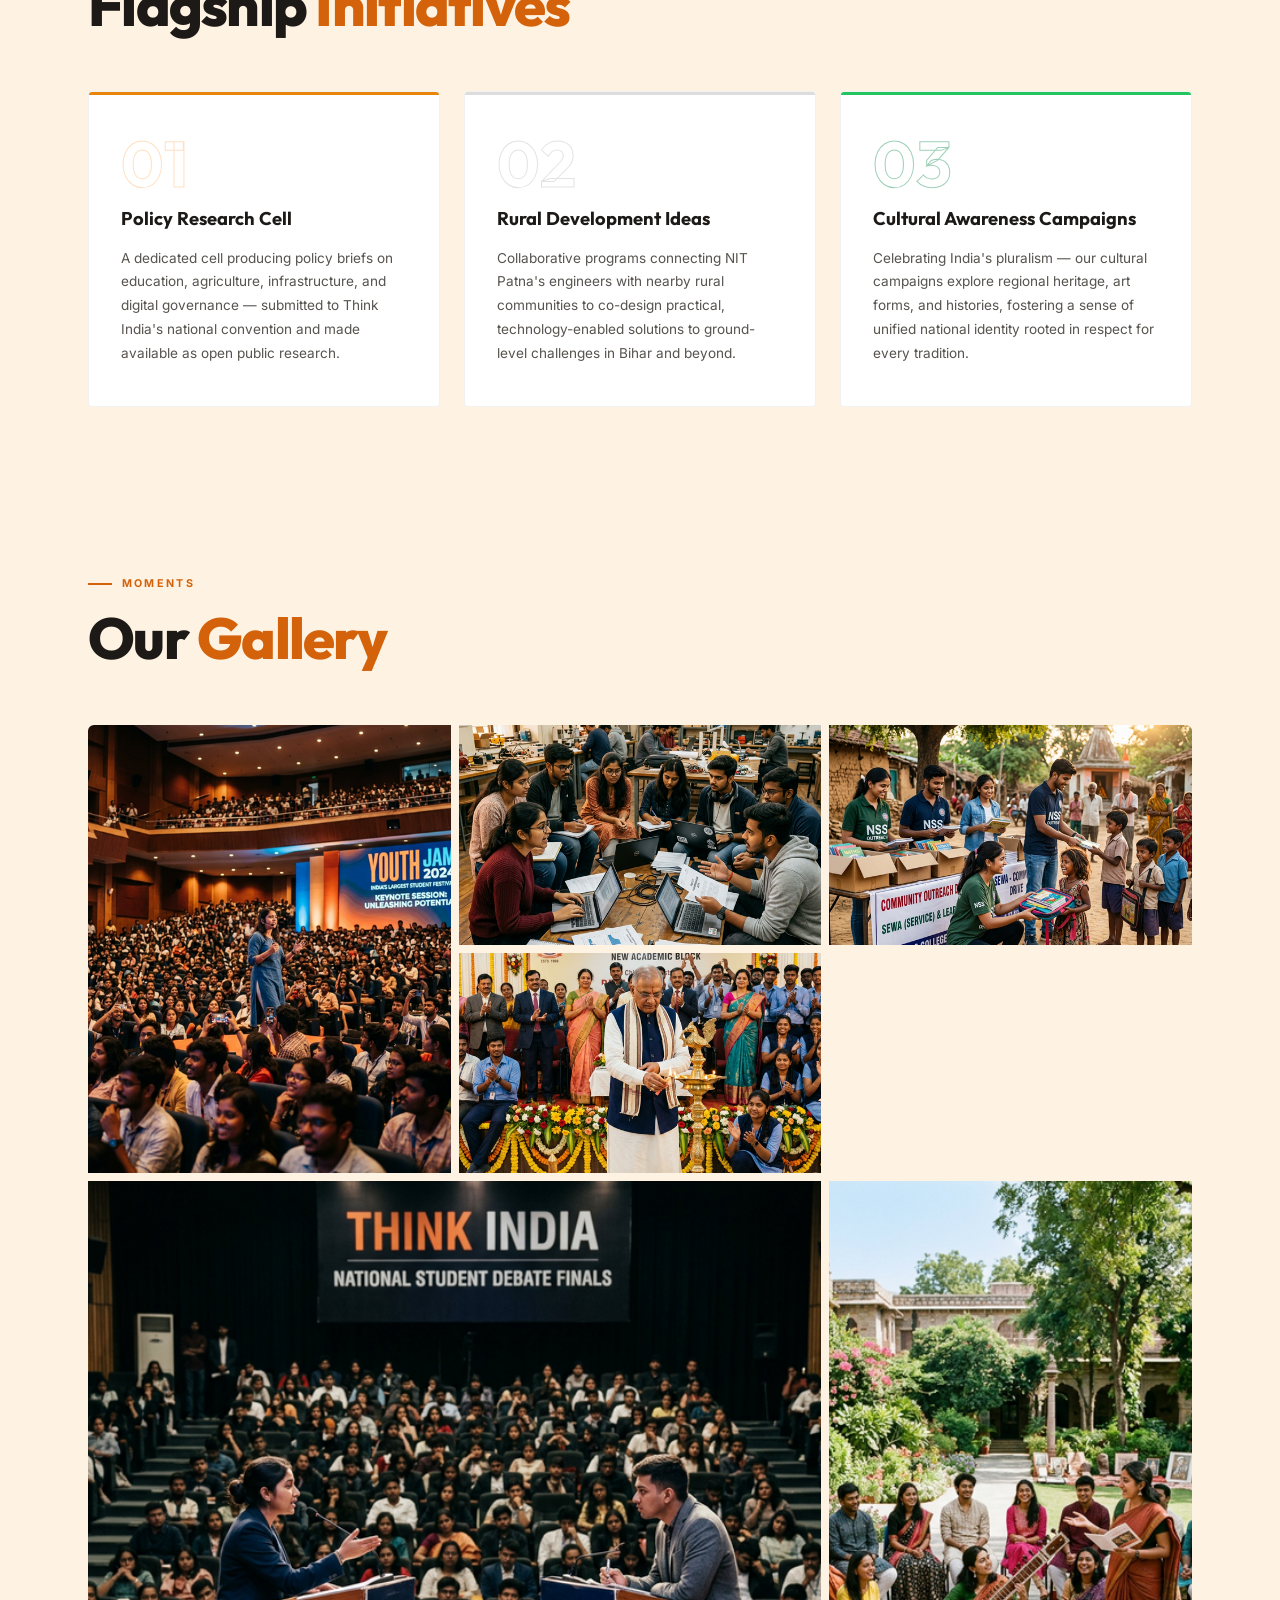
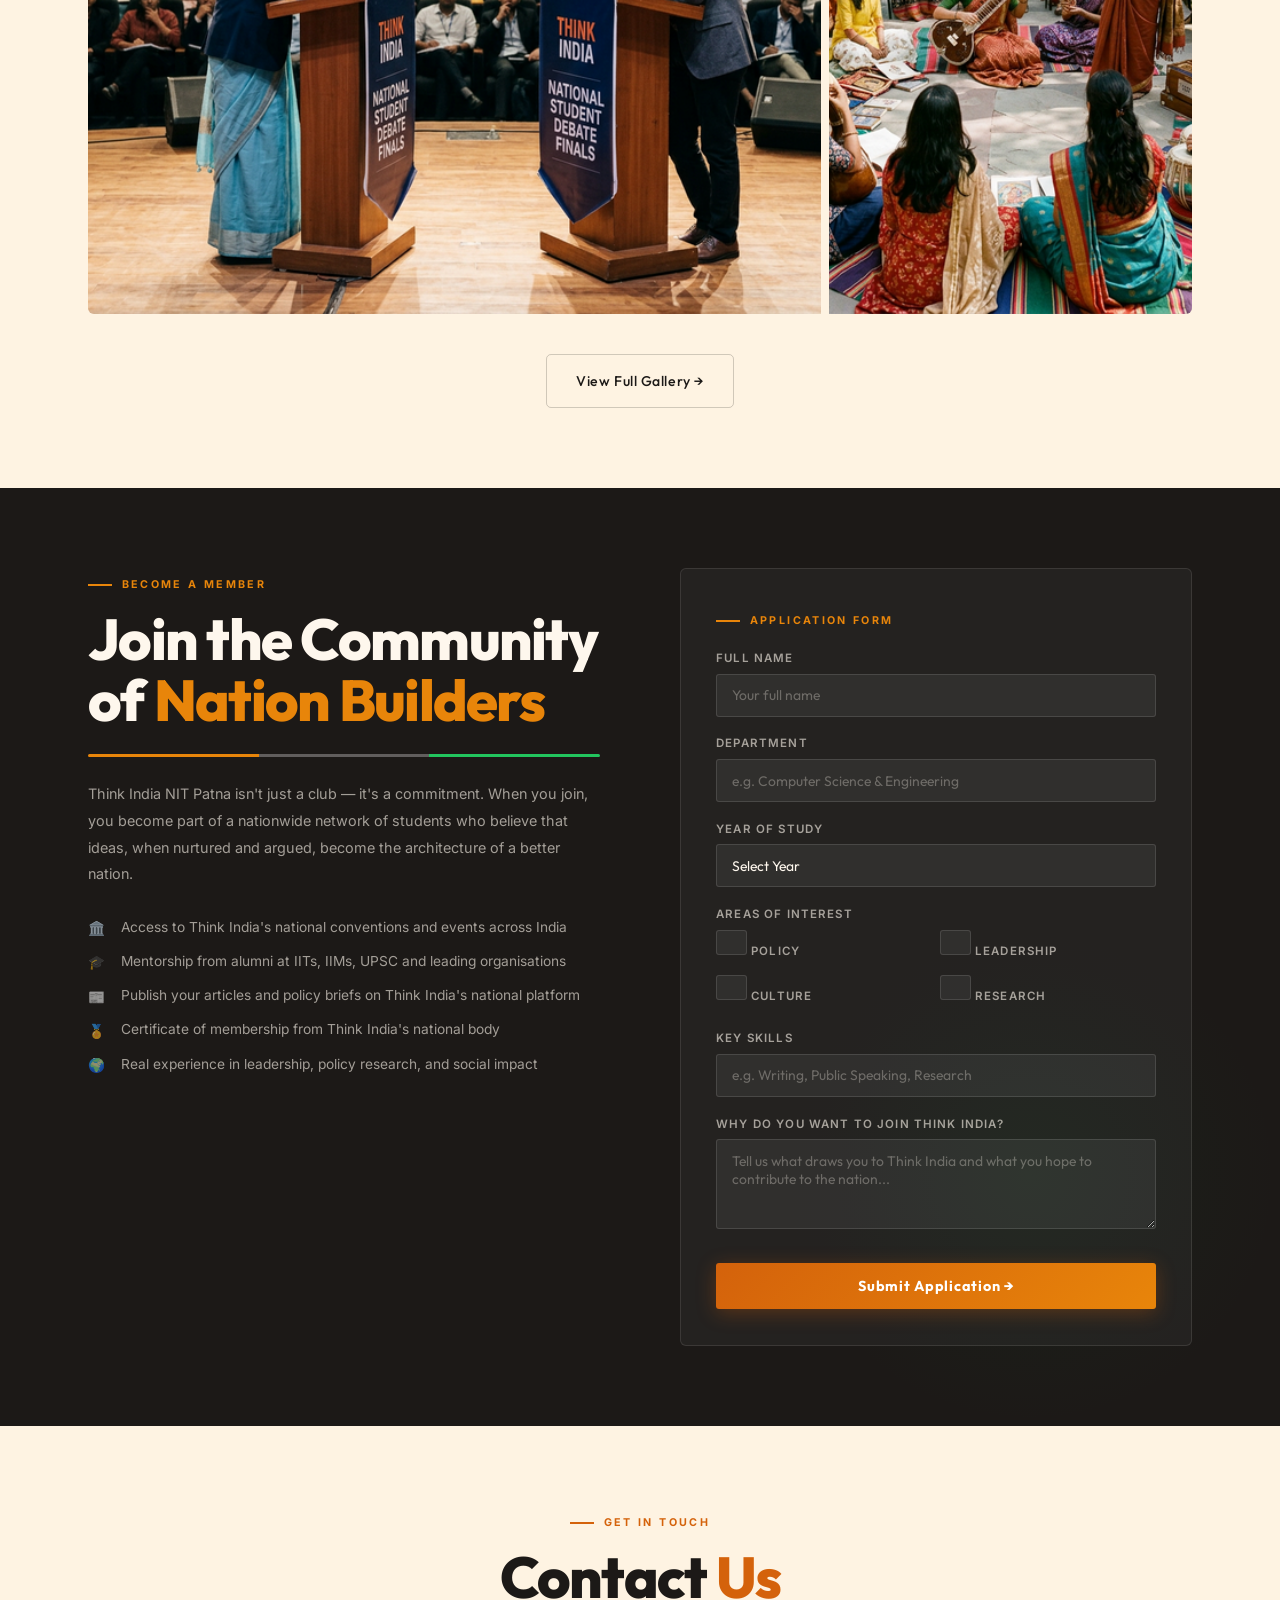
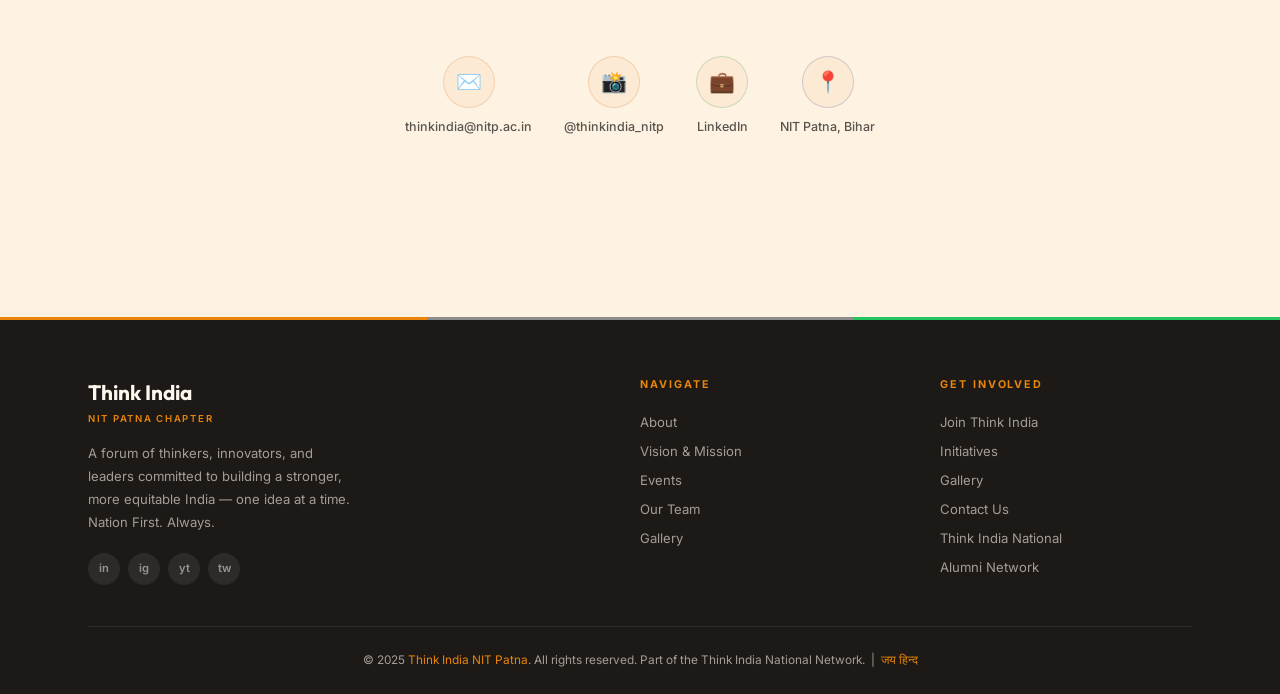
==== commit 7709de1b: "Remove blog page and remove activities links from navbar and footers across all pages" ====
--- a/index.html
+++ b/index.html
@@ -65,11 +65,9 @@
         <ul class="nav-links">
             <li><a href="about.html">About</a></li>
             <li><a href="index.html#vision">Vision</a></li>
-            <li><a href="index.html#activities">Activities</a></li>
             <li><a href="events.html">Events</a></li>
             <li><a href="team.html">Team</a></li>
             <li><a href="gallery.html">Gallery</a></li>
-            <li><a href="blog.html">Blog</a></li>
             <li class="nav-cta-li"><a href="contact.html" class="nav-cta">Join Us</a></li>
         </ul>
         <div class="hamburger" id="hamburger" onclick="toggleMenu()">
@@ -80,11 +78,9 @@
     <div class="mobile-menu" id="mobileMenu">
         <a href="about.html" onclick="closeMenu()">About</a>
         <a href="index.html#vision" onclick="closeMenu()">Vision</a>
-        <a href="index.html#activities" onclick="closeMenu()">Activities</a>
         <a href="events.html" onclick="closeMenu()">Events</a>
         <a href="team.html" onclick="closeMenu()">Team</a>
         <a href="gallery.html" onclick="closeMenu()">Gallery</a>
-        <a href="blog.html" onclick="closeMenu()">Blog</a>
         <a href="contact.html" class="cta-mob" onclick="closeMenu()">Join Us →</a>
     </div>
 
@@ -492,54 +488,7 @@
         </div>
     </section>
 
-    <!-- BLOG TEASER -->
-    <section id="blog" class="section-pad">
-        <div class="container">
-            <div class="sec-label reveal">Ideas &amp; Perspectives</div>
-            <h2 class="sec-title reveal rd1">From Our <span class="accent">Members</span></h2>
-            <div class="blog-grid">
-                <div class="blog-card reveal rd1">
-                    <div class="blog-thumb">
-                        <img src="blog-policy.png" alt="NEP 2020 Analysis" loading="lazy">
-                    </div>
-                    <div class="blog-card-body">
-                        <span class="blog-tag bt-s">Policy</span>
-                        <h3>India's NEP 2020: A Decade of Implementation Challenges</h3>
-                        <p class="blog-excerpt">Three years after rollout, what has actually changed in classrooms? A
-                            critical assessment of the National Education Policy's ground-level impact across Bihar and UP.</p>
-                        <div class="blog-foot"><span>Ankit Raj · Jan 2025</span><a href="blog.html" class="blog-read">Read →</a></div>
-                    </div>
-                </div>
-                <div class="blog-card reveal rd2">
-                    <div class="blog-thumb">
-                        <img src="blog-leadership.png" alt="Student Leadership" loading="lazy">
-                    </div>
-                    <div class="blog-card-body">
-                        <span class="blog-tag bt-b">Leadership</span>
-                        <h3>What Student Leaders Get Wrong About 'Nation First'</h3>
-                        <p class="blog-excerpt">Nationalism without nuance is noise. The leadership India needs isn't
-                            performative patriotism — it's quiet, disciplined, long-term commitment to institutions.</p>
-                        <div class="blog-foot"><span>Priya Singh · Feb 2025</span><a href="blog.html" class="blog-read">Read →</a></div>
-                    </div>
-                </div>
-                <div class="blog-card reveal rd3">
-                    <div class="blog-thumb">
-                        <img src="blog-culture.png" alt="Ganga and NIT Patna" loading="lazy">
-                    </div>
-                    <div class="blog-card-body">
-                        <span class="blog-tag bt-g">Culture</span>
-                        <h3>The River and the Engineer: Ganga, Identity, and NIT Patna</h3>
-                        <p class="blog-excerpt">Sitting on the banks of the Ganga, our campus has a geographic identity few
-                            institutions can claim. What does that mean for development and heritage?</p>
-                        <div class="blog-foot"><span>Rohan Das · Mar 2025</span><a href="blog.html" class="blog-read">Read →</a></div>
-                    </div>
-                </div>
-            </div>
-            <div class="section-cta-row reveal" style="margin-top:2.5rem">
-                <a href="blog.html" class="btn-ghost">Read All Articles →</a>
-            </div>
-        </div>
-    </section>
+
 
     <!-- JOIN -->
     <section id="join" class="section-pad">
@@ -672,11 +621,9 @@
                     <h4>Navigate</h4>
                     <a href="about.html">About</a>
                     <a href="index.html#vision">Vision & Mission</a>
-                    <a href="index.html#activities">Activities</a>
                     <a href="events.html">Events</a>
                     <a href="team.html">Our Team</a>
                     <a href="gallery.html">Gallery</a>
-                    <a href="blog.html">Blog</a>
                 </div>
                 <div class="footer-col">
                     <h4>Get Involved</h4>
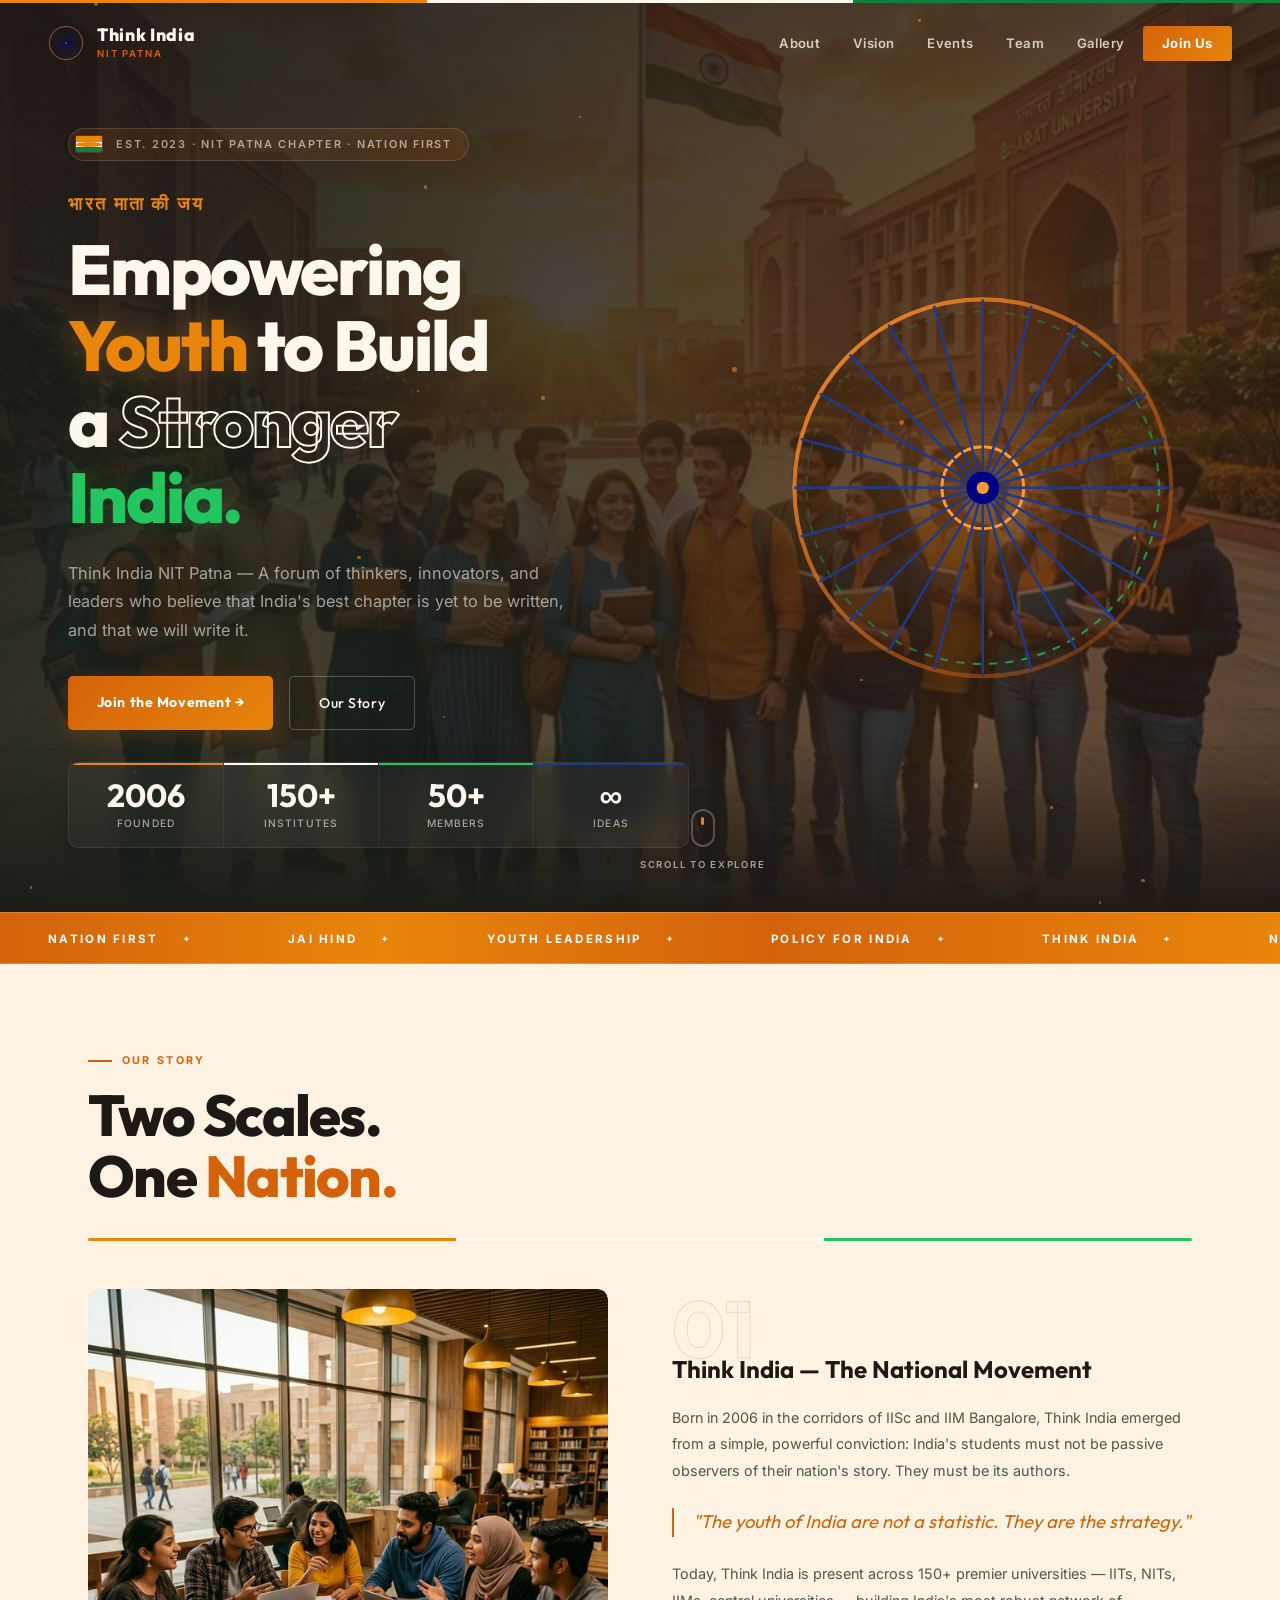
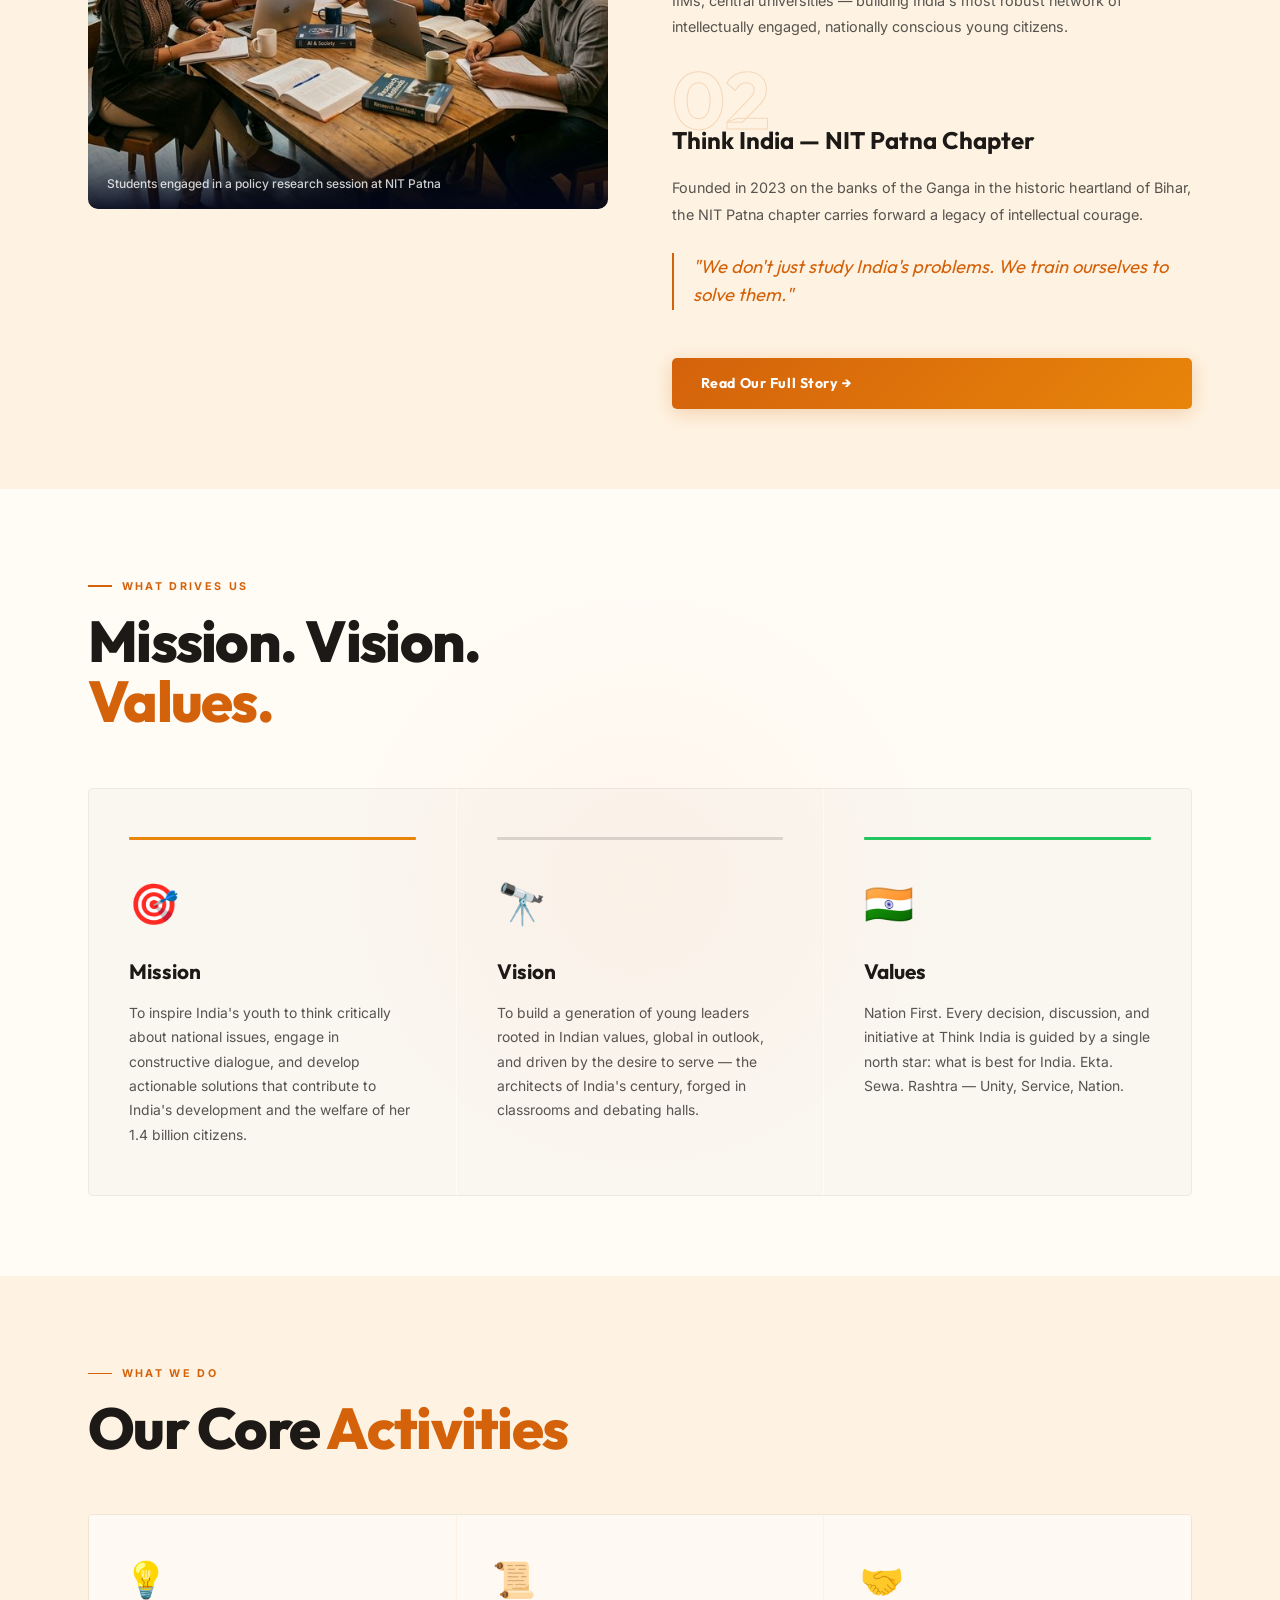
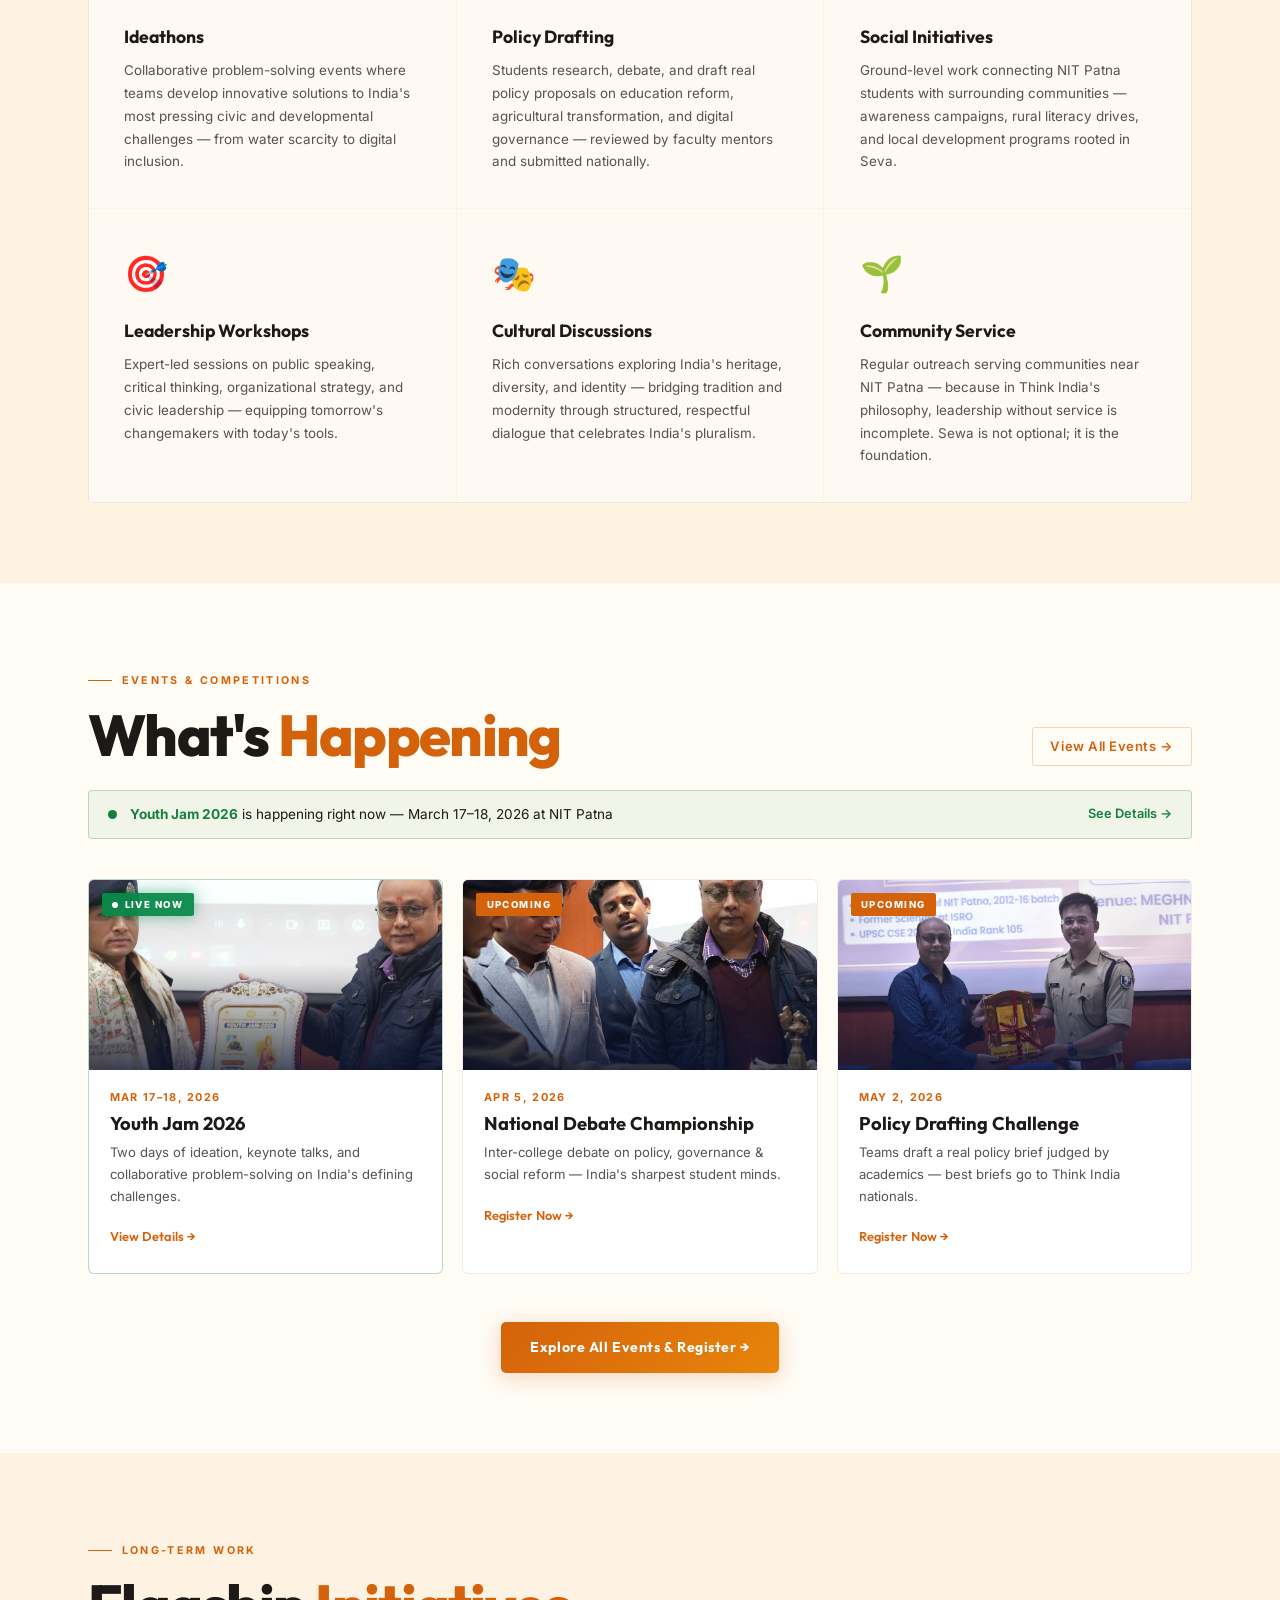
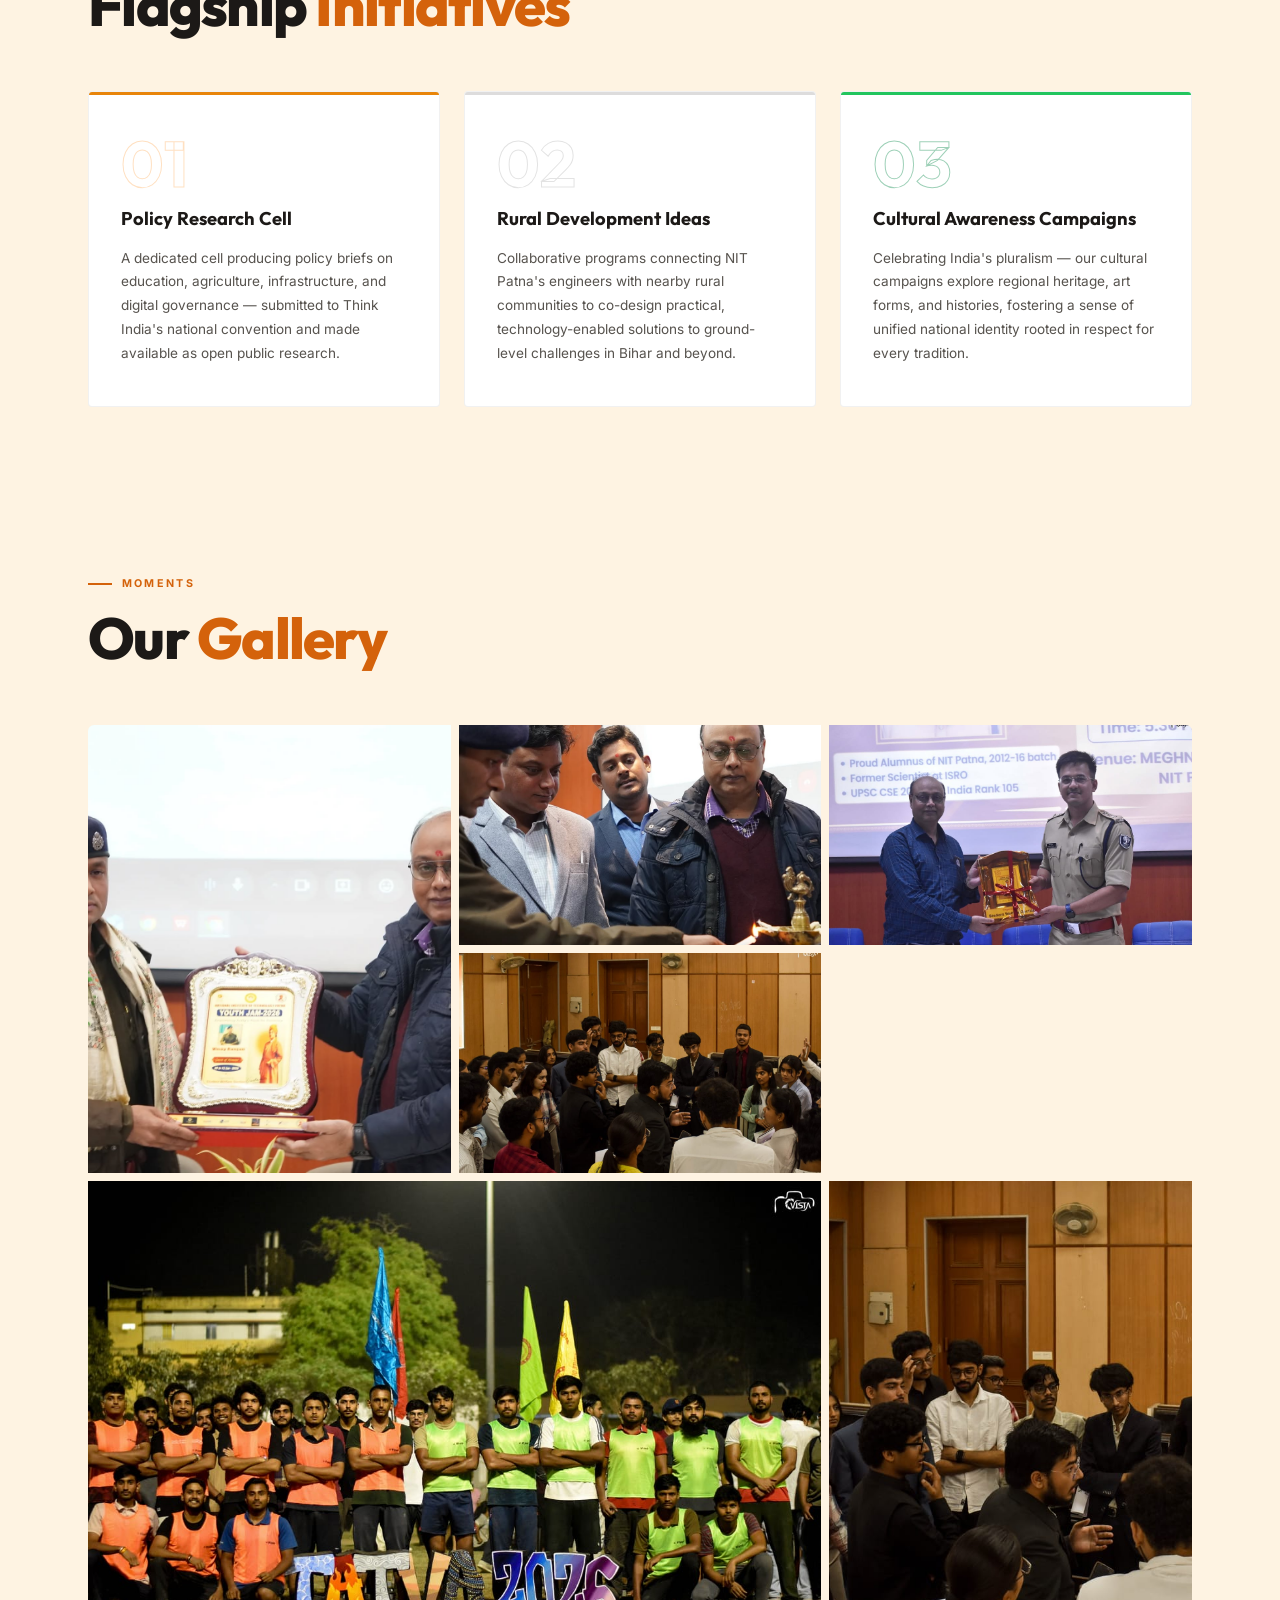
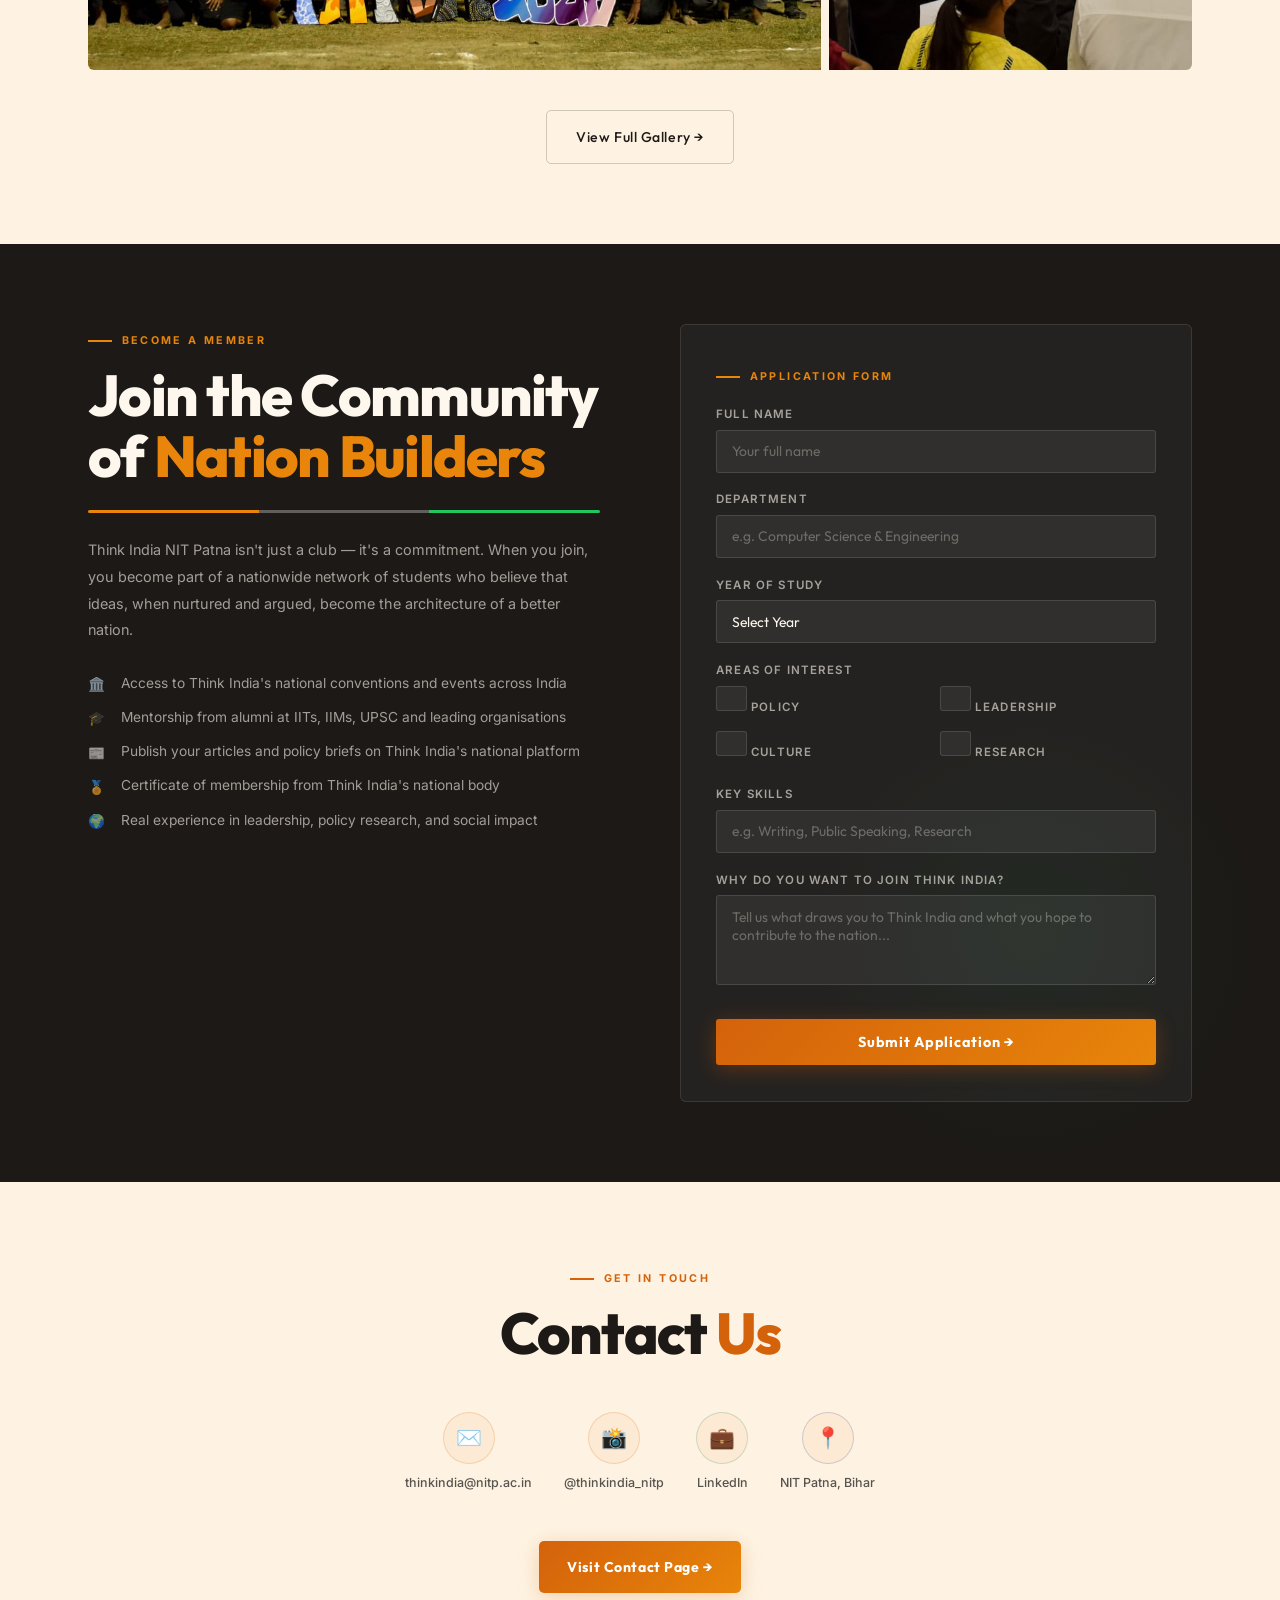
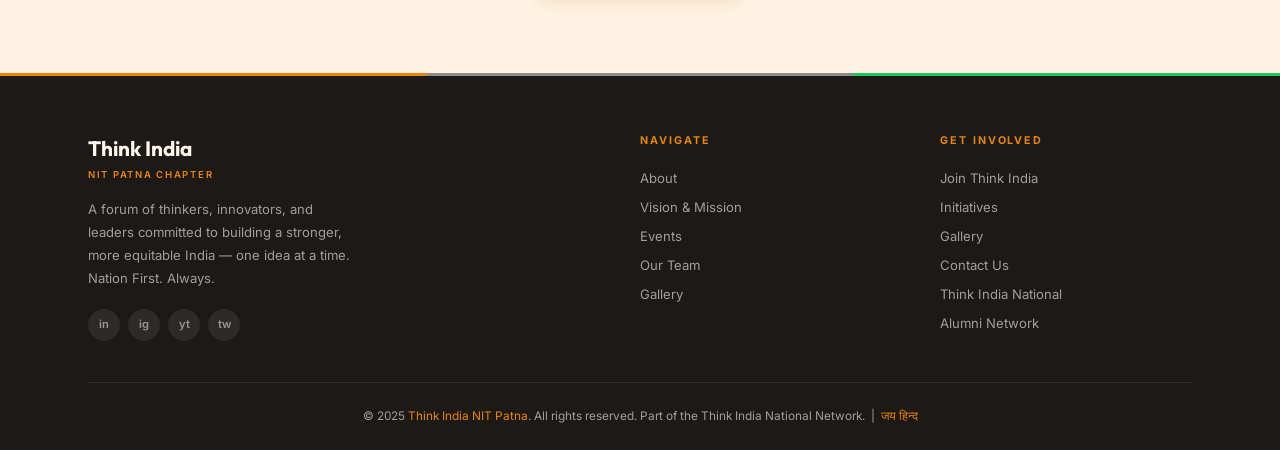
==== commit 0b91e1bb: "Replace deleted AI placeholders with real event photographs from images folder across home, events, " ====
--- a/index.html
+++ b/index.html
@@ -372,7 +372,7 @@
             <div class="events-teaser-grid">
                 <div class="ev-teaser-card ev-teaser-live reveal rd1">
                     <div class="ev-teaser-img-wrap">
-                        <img src="ev-youth-jam.png" alt="Youth Jam 2026" class="ev-teaser-img" loading="lazy">
+                        <img src="images/WhatsApp Image 2026-05-24 at 11.43.19.jpeg" alt="Youth Jam 2026" class="ev-teaser-img" loading="lazy">
                         <div class="ev-teaser-overlay"></div>
                         <span class="ev-teaser-badge ev-tbadge-live"><span class="live-pulse"></span> LIVE NOW</span>
                     </div>
@@ -386,7 +386,7 @@
                 </div>
                 <div class="ev-teaser-card reveal rd2">
                     <div class="ev-teaser-img-wrap">
-                        <img src="ev-debate.png" alt="National Debate" class="ev-teaser-img" loading="lazy">
+                        <img src="images/WhatsApp Image 2026-05-24 at 11.43.20.jpeg" alt="National Debate" class="ev-teaser-img" loading="lazy">
                         <div class="ev-teaser-overlay"></div>
                         <span class="ev-teaser-badge ev-tbadge-upcoming">UPCOMING</span>
                     </div>
@@ -400,7 +400,7 @@
                 </div>
                 <div class="ev-teaser-card reveal rd3">
                     <div class="ev-teaser-img-wrap">
-                        <img src="ev-policy.png" alt="Policy Challenge" class="ev-teaser-img" loading="lazy">
+                        <img src="images/WhatsApp Image 2026-05-24 at 11.43.30.jpeg" alt="Policy Challenge" class="ev-teaser-img" loading="lazy">
                         <div class="ev-teaser-overlay"></div>
                         <span class="ev-teaser-badge ev-tbadge-upcoming">UPCOMING</span>
                     </div>
@@ -458,27 +458,27 @@
             <h2 class="sec-title reveal rd1">Our <span class="accent">Gallery</span></h2>
             <div class="gallery-grid">
                 <div class="g-item reveal rd1">
-                    <img src="gallery_1.png" alt="Youth Jam 2025 — Keynote Session" class="g-img" loading="lazy">
+                    <img src="images/WhatsApp Image 2026-05-24 at 11.43.19.jpeg" alt="Youth Jam 2025 — Keynote Session" class="g-img" loading="lazy">
                     <div class="g-overlay"><span class="g-caption">Youth Jam 2025 — Keynote Session</span></div>
                 </div>
                 <div class="g-item reveal rd2">
-                    <img src="gallery_2.png" alt="Policy Drafting Workshop" class="g-img" loading="lazy">
+                    <img src="images/WhatsApp Image 2026-05-24 at 11.43.20.jpeg" alt="Policy Drafting Workshop" class="g-img" loading="lazy">
                     <div class="g-overlay"><span class="g-caption">Policy Drafting Workshop</span></div>
                 </div>
                 <div class="g-item reveal rd3">
-                    <img src="gallery_3.png" alt="Community Outreach Drive" class="g-img" loading="lazy">
+                    <img src="images/WhatsApp Image 2026-05-24 at 11.43.30.jpeg" alt="Community Outreach Drive" class="g-img" loading="lazy">
                     <div class="g-overlay"><span class="g-caption">Community Outreach Drive</span></div>
                 </div>
                 <div class="g-item reveal rd2">
-                    <img src="gallery_4.png" alt="Chapter Inauguration 2023" class="g-img" loading="lazy">
+                    <img src="images/WhatsApp Image 2026-05-24 at 13.37.10.jpeg" alt="Chapter Inauguration 2023" class="g-img" loading="lazy">
                     <div class="g-overlay"><span class="g-caption">Chapter Inauguration 2023</span></div>
                 </div>
                 <div class="g-item reveal rd3">
-                    <img src="gallery_5.png" alt="National Debate Finals" class="g-img" loading="lazy">
+                    <img src="images/WhatsApp Image 2026-05-24 at 13.37.11.jpeg" alt="National Debate Finals" class="g-img" loading="lazy">
                     <div class="g-overlay"><span class="g-caption">National Debate Finals</span></div>
                 </div>
                 <div class="g-item reveal rd4">
-                    <img src="gallery_6.png" alt="Cultural Heritage Session" class="g-img" loading="lazy">
+                    <img src="images/WhatsApp Image 2026-05-24 at 13.37.10.jpeg" alt="Cultural Heritage Session" class="g-img" loading="lazy">
                     <div class="g-overlay"><span class="g-caption">Cultural Heritage Session</span></div>
                 </div>
             </div>
--- a/style.css
+++ b/style.css
@@ -154,9 +154,14 @@
             font-family: 'Outfit', sans-serif;
             font-size: 1.1rem;
             font-weight: 800;
-            color: var(--text-primary);
+            color: #FEF7ED; /* Accessible light contrast at top fold */
             line-height: 1;
             letter-spacing: 0.04em;
+            transition: color 0.4s cubic-bezier(0.16, 1, 0.3, 1);
+        }
+
+        #navbar.scrolled .nav-logo-text .main {
+            color: var(--text-primary); /* Primary dark color when scrolled */
         }
 
         .nav-logo-text .sub {
@@ -176,7 +181,7 @@
         }
 
         .nav-links a {
-            color: var(--text-secondary);
+            color: rgba(254, 247, 237, 0.78); /* High contrast light tone at top fold */
             text-decoration: none;
             font-size: 0.82rem;
             font-weight: 600;
@@ -189,12 +194,27 @@
         }
 
         .nav-links a:hover {
+            color: #fff;
+            background-color: rgba(255, 255, 255, 0.08);
+            transform: scale(1.02);
+        }
+
+        .nav-links a.active {
+            color: #fff;
+            background-color: rgba(255, 255, 255, 0.12);
+        }
+
+        /* Scrolled state links */
+        #navbar.scrolled .nav-links a {
+            color: var(--text-secondary);
+        }
+
+        #navbar.scrolled .nav-links a:hover {
             color: var(--saffron-contrast);
             background-color: rgba(212, 98, 11, 0.06);
-            transform: scale(1.02);
-        }
-
-        .nav-links a.active {
+        }
+
+        #navbar.scrolled .nav-links a.active {
             color: var(--saffron-contrast);
             background-color: rgba(212, 98, 11, 0.1);
         }
@@ -224,8 +244,12 @@
             display: block;
             width: 24px;
             height: 2px;
-            background: var(--white);
+            background: #FEF7ED; /* Light at the top fold */
             transition: all 0.3s;
+        }
+
+        #navbar.scrolled .hamburger span {
+            background: var(--text-primary); /* Dark when scrolled */
         }
 
         .hamburger.open span:nth-child(1) {
